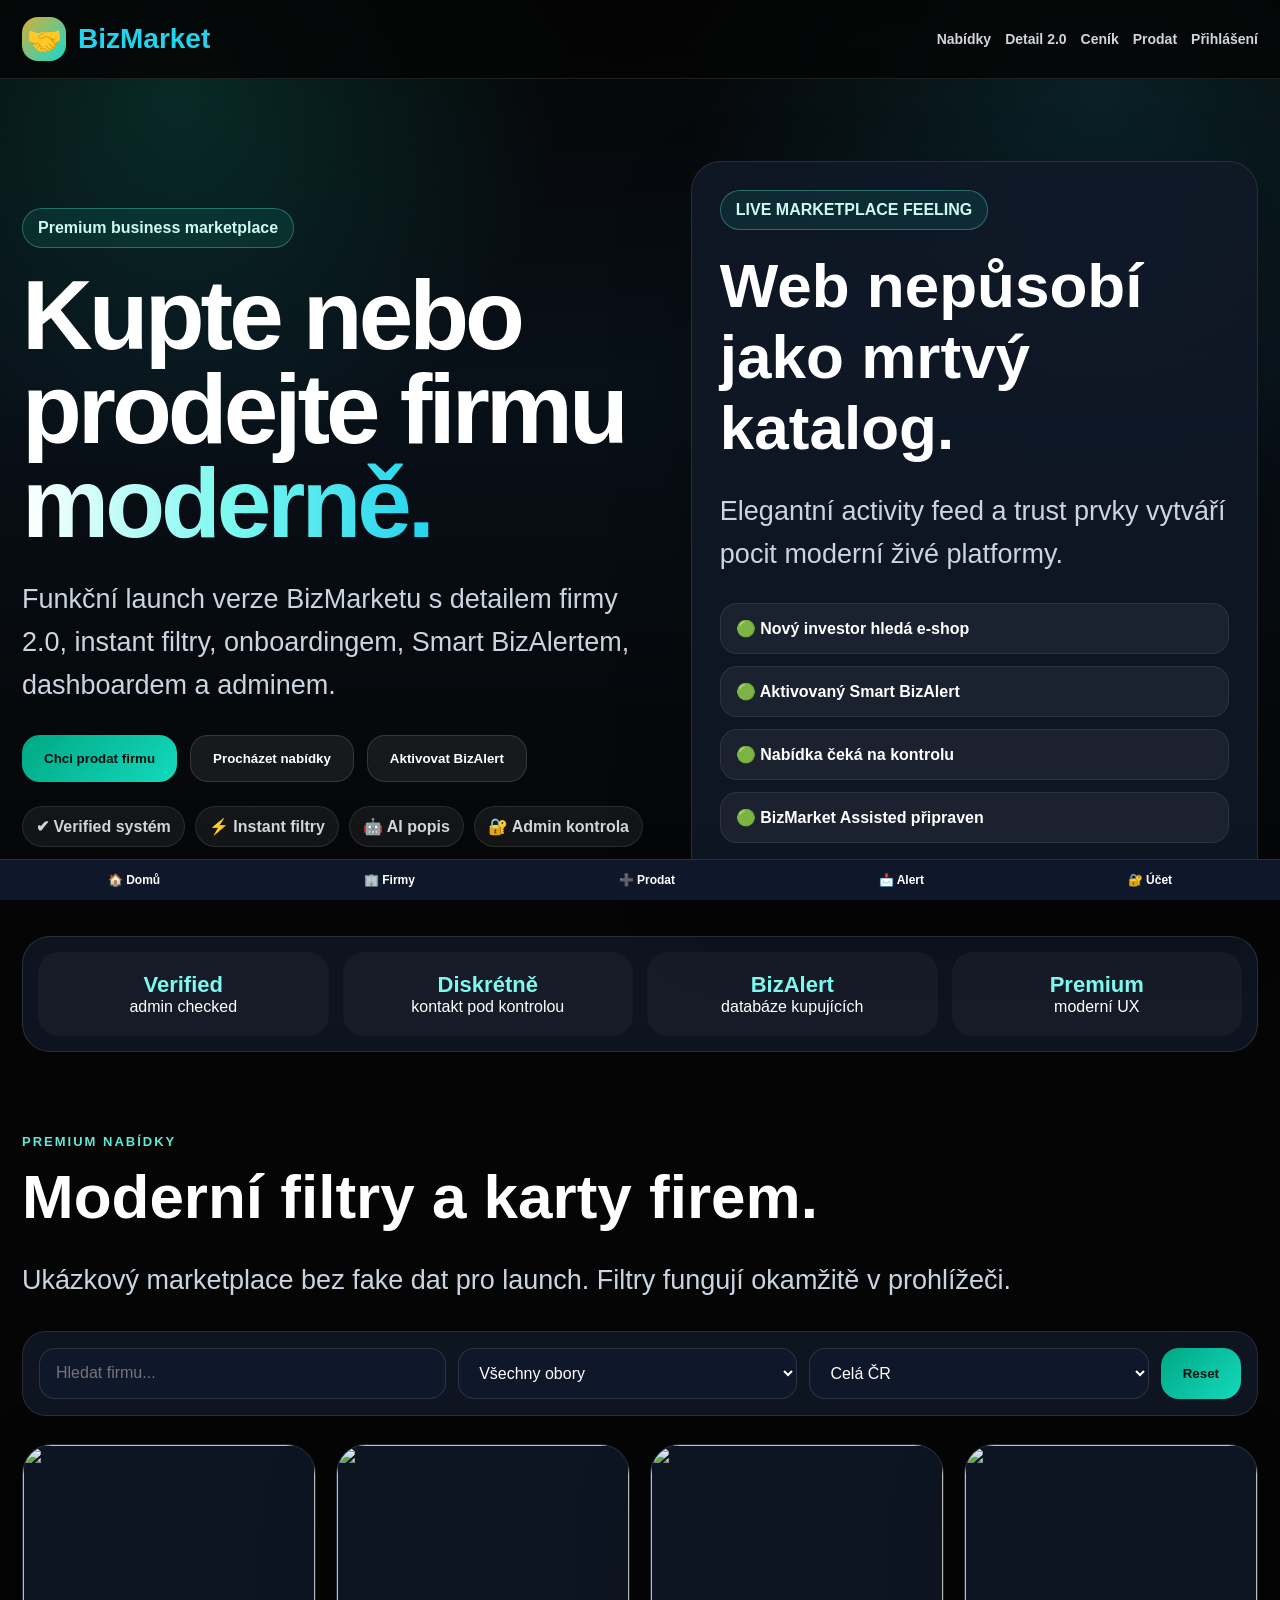
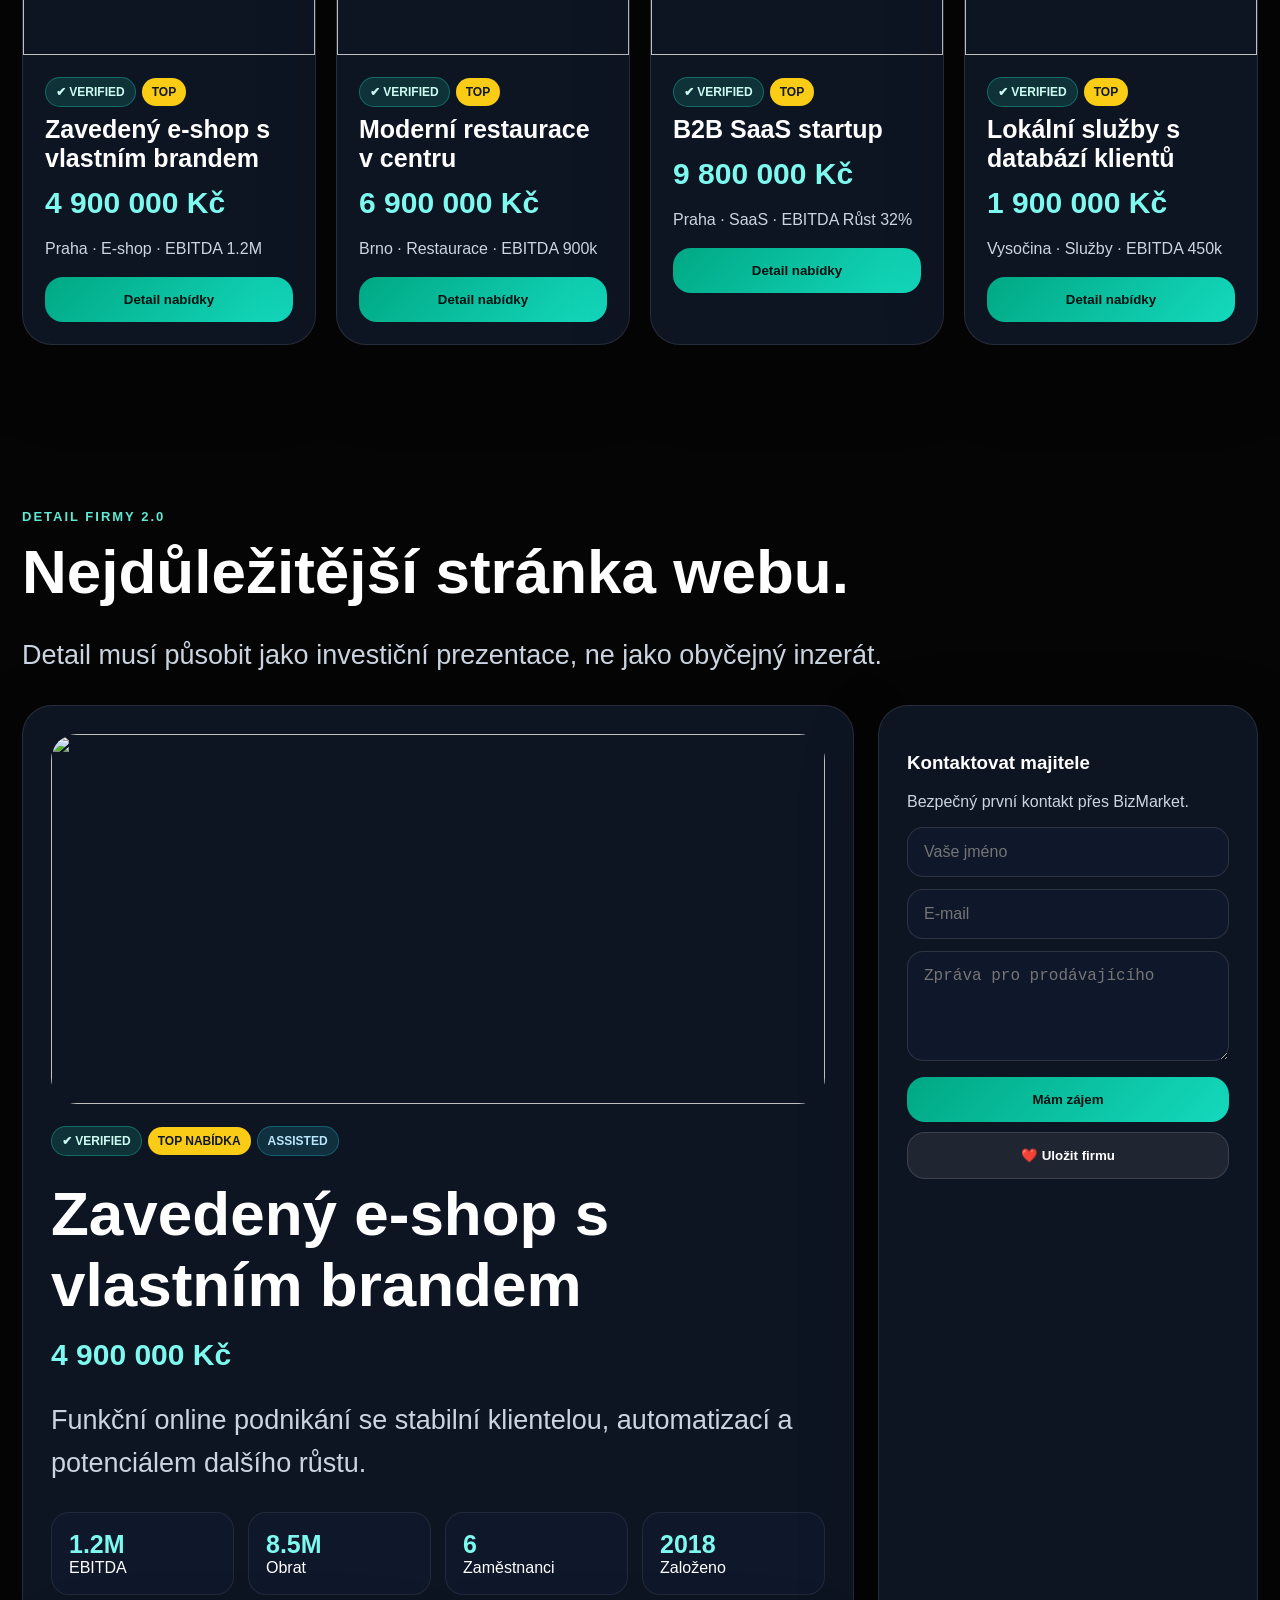
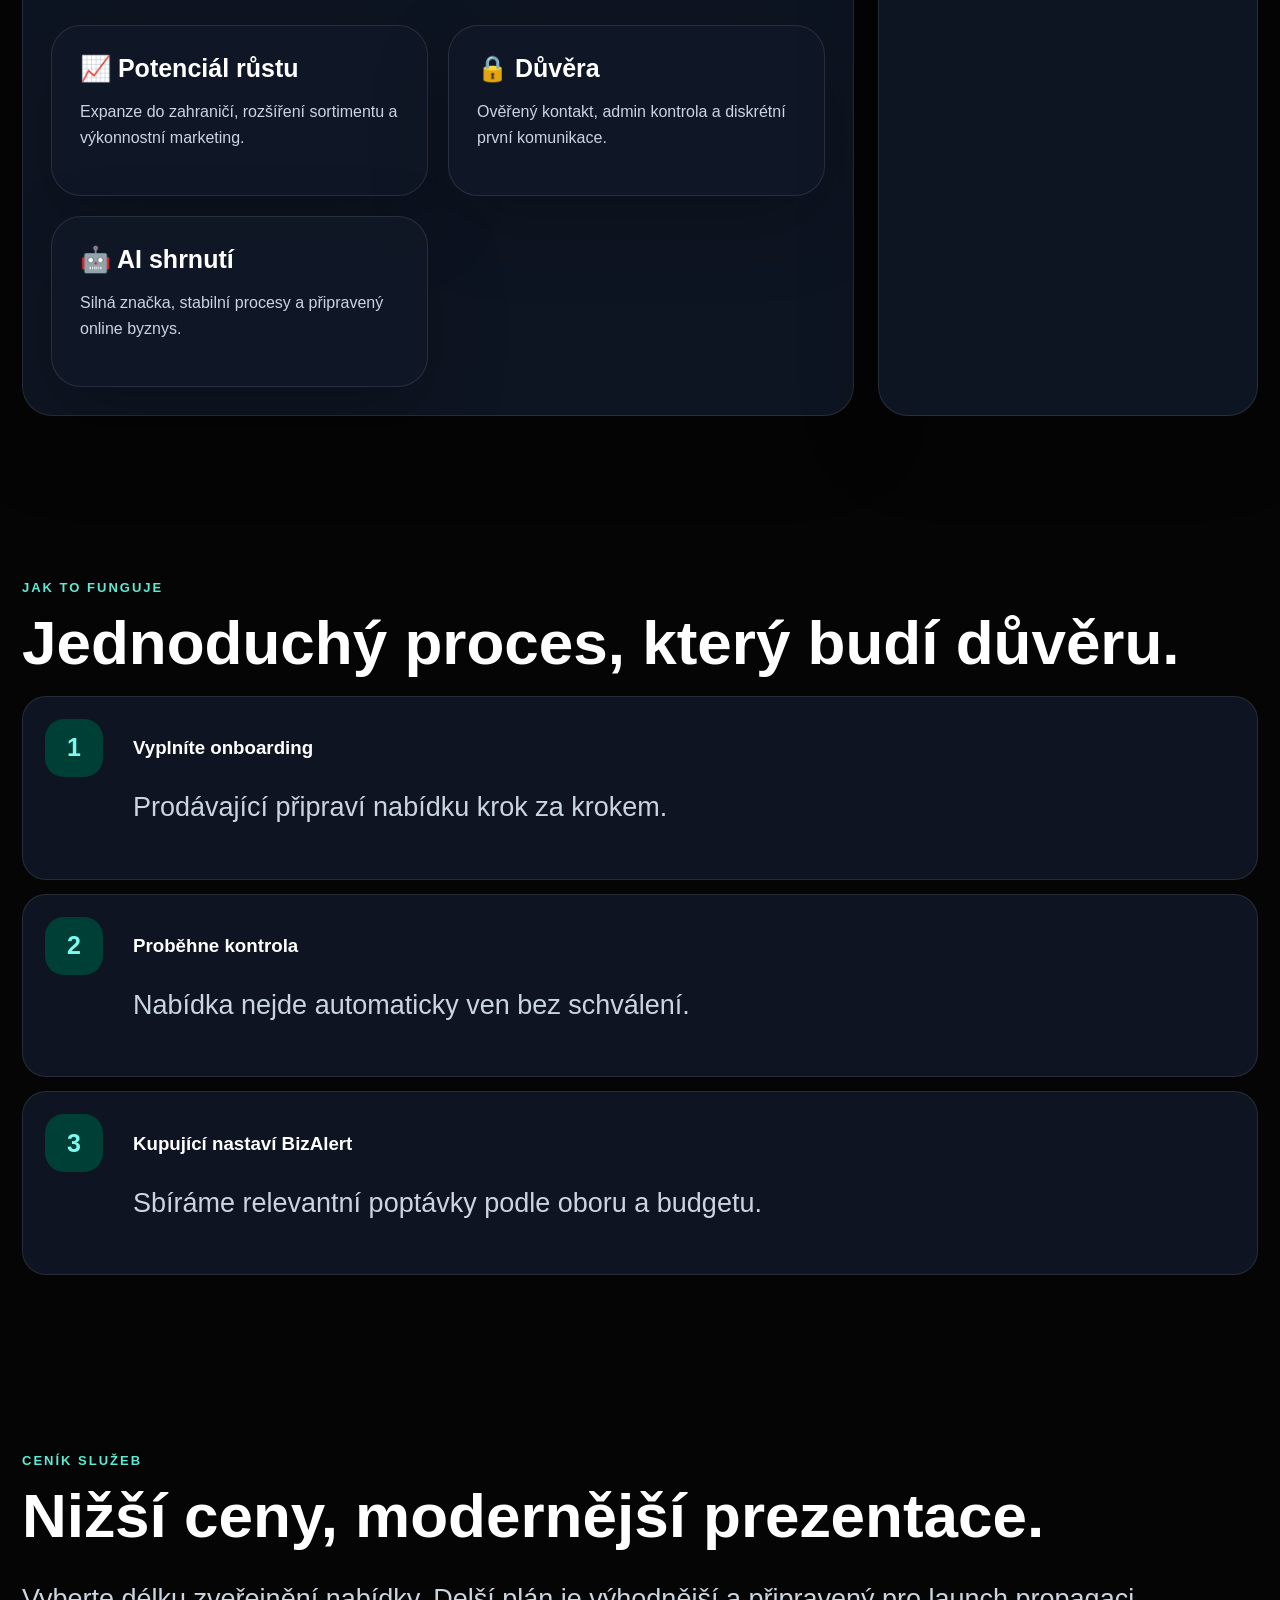
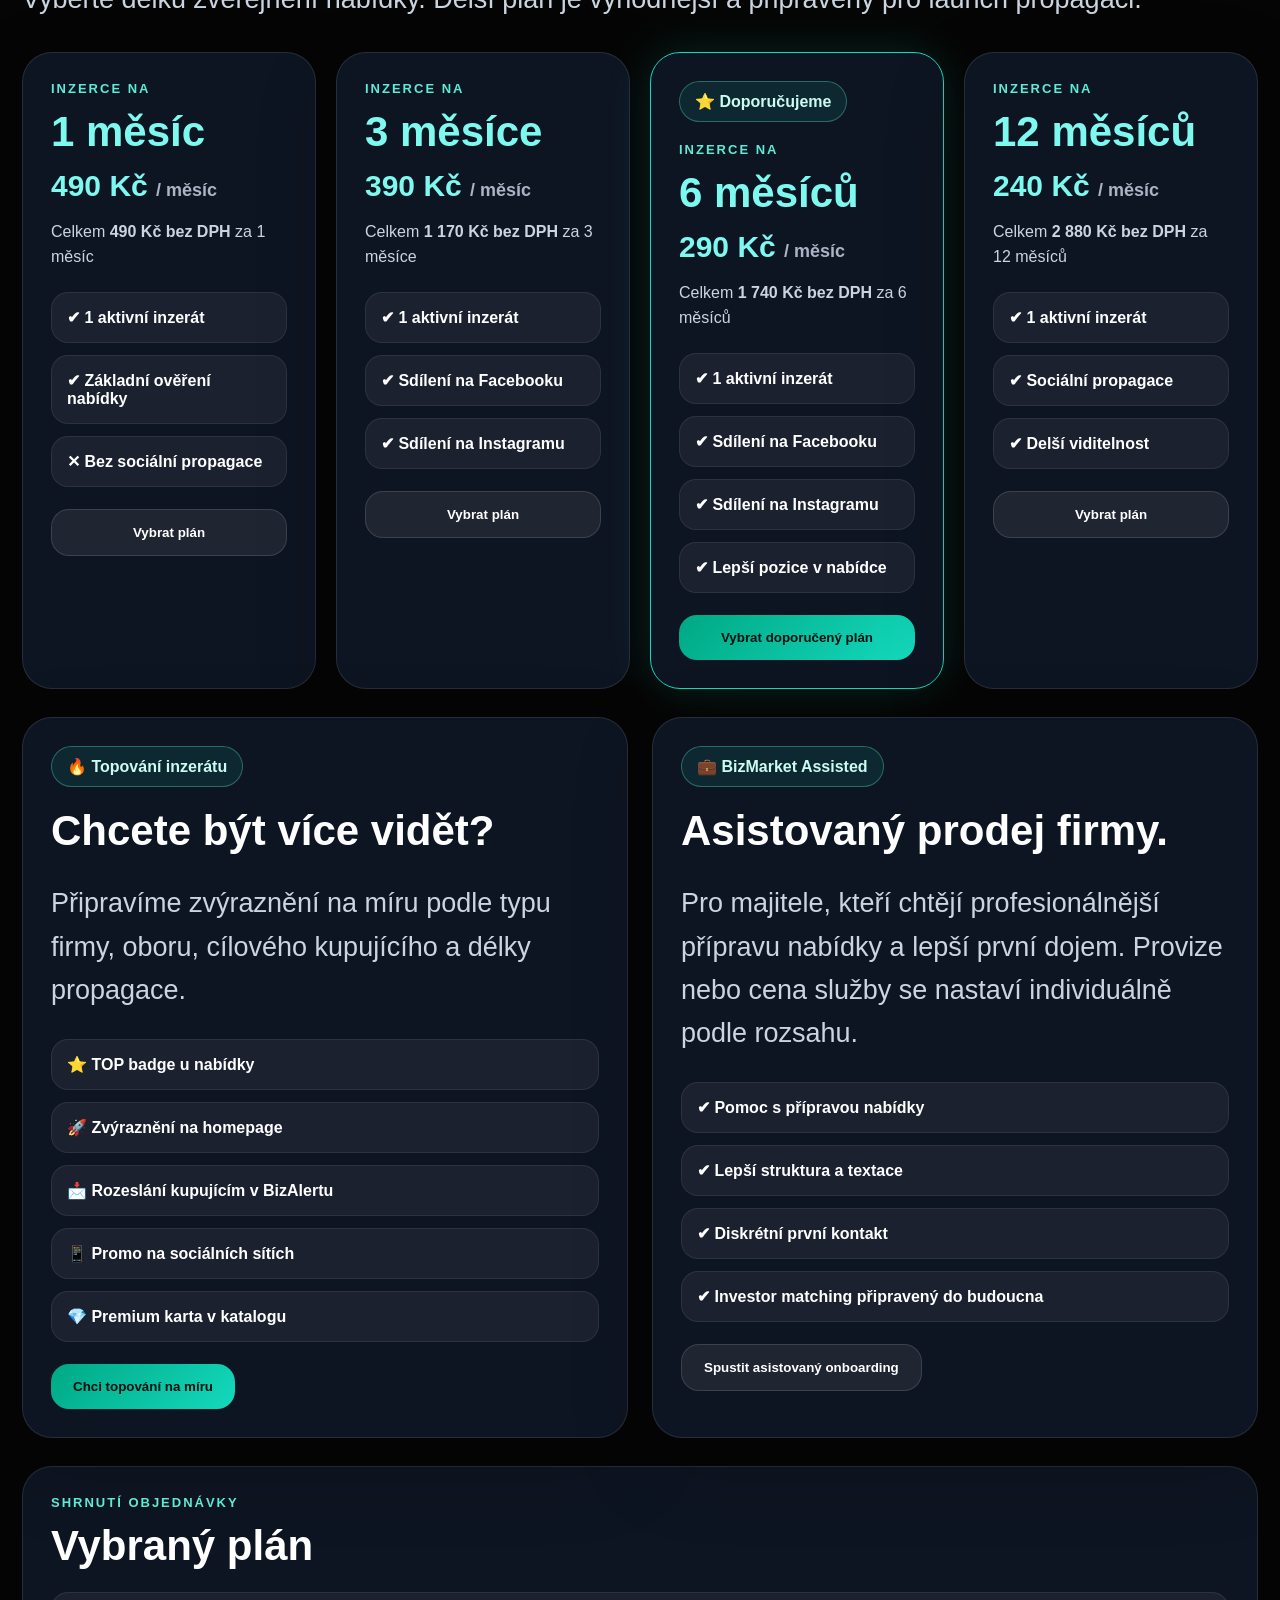
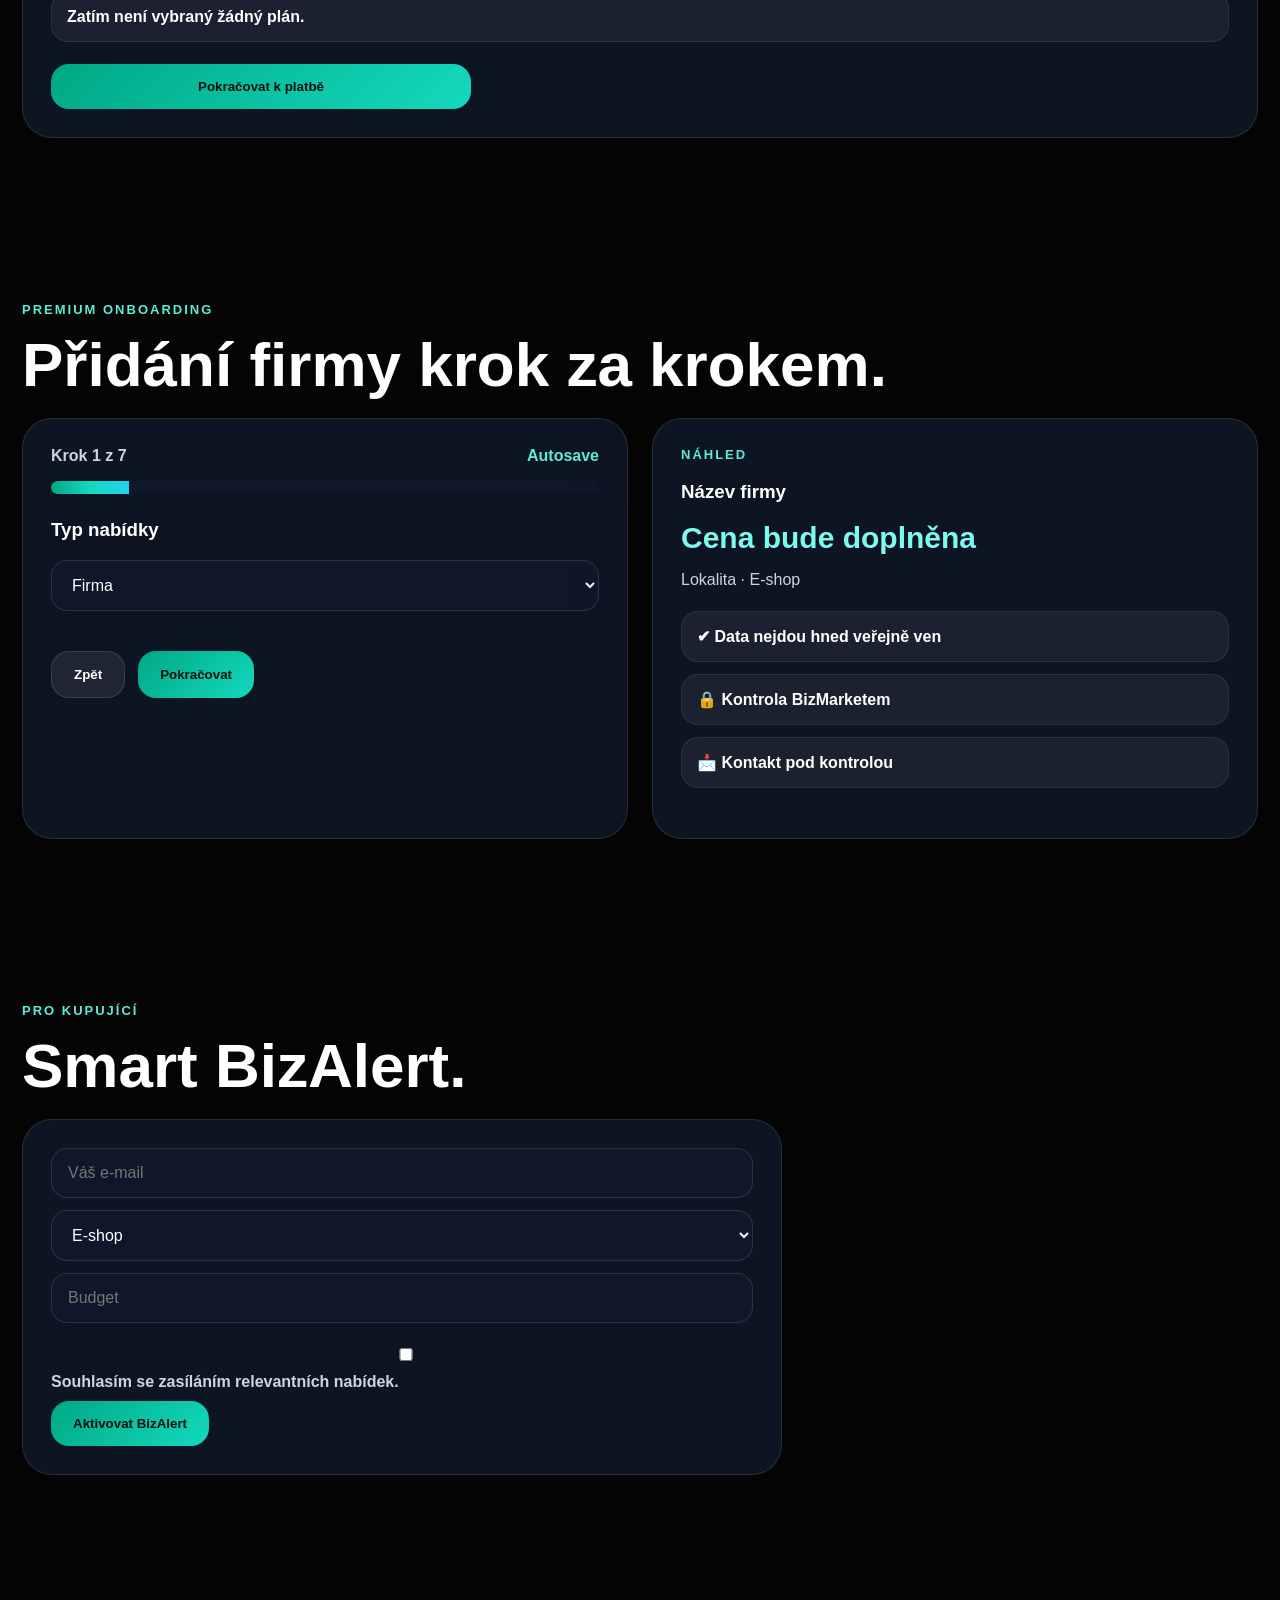
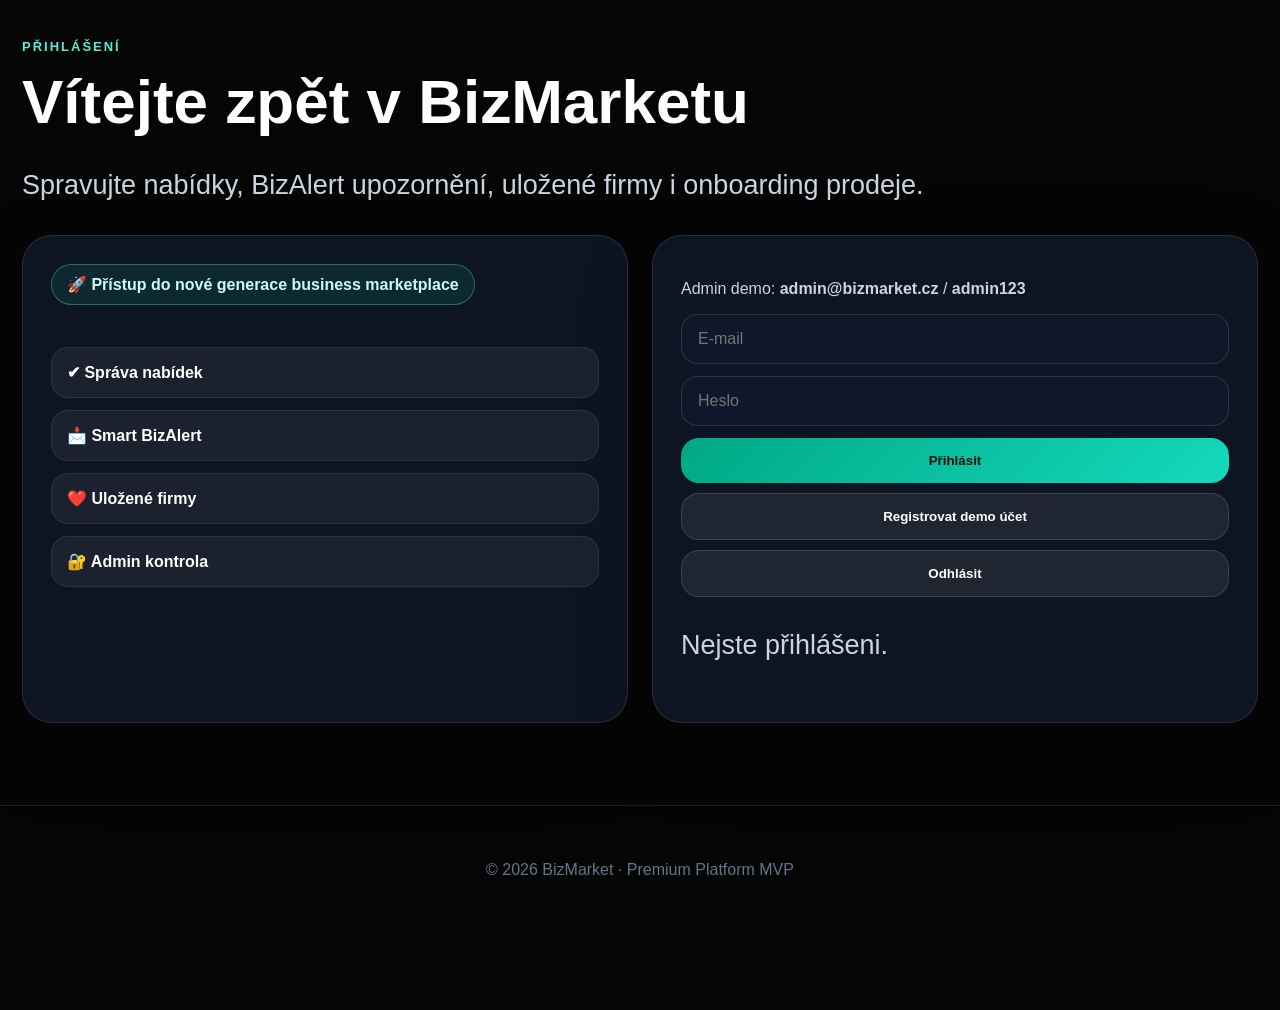
==== index.html @ 695545b3 "Rename bizmarket_premium_platform_v29_cenik_topovani.html to index.html První verze Bizmarket webu" ====
<!doctype html>
<html lang="cs">
<head>
<meta charset="utf-8">
<meta name="viewport" content="width=device-width,initial-scale=1">
<title>BizMarket Premium Platform</title>
<style>
*{box-sizing:border-box}html{scroll-behavior:smooth}
body{margin:0;font-family:Arial,sans-serif;background:#050505;color:white;padding-bottom:76px}
body:before{content:"";position:fixed;inset:0;z-index:-1;background:radial-gradient(circle at 14% 10%,rgba(20,217,189,.16),transparent 28%),radial-gradient(circle at 86% 10%,rgba(34,211,238,.12),transparent 30%),linear-gradient(180deg,#050505,#081018 42%,#050505)}
header{position:sticky;top:0;z-index:70;display:flex;justify-content:space-between;align-items:center;padding:17px 22px;background:rgba(5,5,5,.86);backdrop-filter:blur(18px);border-bottom:1px solid rgba(255,255,255,.1)}
.logo{display:flex;align-items:center;gap:12px;font-size:28px;font-weight:900;color:#22d3ee}.logo-mark{width:44px;height:44px;border-radius:16px;background:linear-gradient(135deg,#d4af37,#17d7d0);display:grid;place-items:center;color:#04110f}
nav{display:flex;gap:14px}nav a{color:#d1d5db;text-decoration:none;font-weight:800;font-size:14px}
.btn{border:0;border-radius:18px;padding:15px 22px;font-weight:900;cursor:pointer}.primary{background:linear-gradient(135deg,#00a884,#14d9bd);color:#04110f}.secondary{background:rgba(255,255,255,.07);color:white;border:1px solid rgba(255,255,255,.13)}.danger{background:#ef4444;color:white}.gold{background:#facc15;color:#111827}
section{max-width:1280px;margin:auto;padding:82px 22px}.hero{max-width:none;min-height:90vh;display:flex;align-items:center}.hero-inner{max-width:1280px;margin:auto;display:grid;grid-template-columns:1.05fr .95fr;gap:42px;align-items:center}
.badge{display:inline-block;padding:10px 15px;border-radius:999px;background:rgba(20,217,189,.1);border:1px solid rgba(94,234,212,.34);color:#ccfbf1;font-weight:900;margin-bottom:20px}
h1{font-size:clamp(48px,8vw,98px);line-height:.96;letter-spacing:-4px;margin:0 0 24px}.gradient{background:linear-gradient(90deg,#fff,#7df9ef,#22d3ee);-webkit-background-clip:text;-webkit-text-fill-color:transparent}.lead,.hero p{font-size:clamp(19px,2.3vw,27px);line-height:1.6;color:#cbd5e1}.cta{display:flex;gap:13px;flex-wrap:wrap;margin-top:28px}.chips{display:flex;gap:10px;flex-wrap:wrap;margin-top:24px}.chips span{padding:10px 13px;border-radius:999px;background:rgba(255,255,255,.06);border:1px solid rgba(255,255,255,.1);color:#d1d5db;font-weight:800}
.panel,.card,.item,.hero-card{background:rgba(17,24,39,.88);border:1px solid rgba(255,255,255,.1);border-radius:30px;padding:28px;box-shadow:0 28px 80px rgba(0,0,0,.22)}.hero-list{display:grid;gap:12px;margin:22px 0}.hero-list div{padding:15px;border-radius:17px;background:rgba(255,255,255,.055);border:1px solid rgba(255,255,255,.08);font-weight:800}
.trust{max-width:1280px;margin:-40px auto 0;padding:0 22px}.trust-inner{display:grid;grid-template-columns:repeat(4,1fr);gap:14px;background:rgba(17,24,39,.82);border:1px solid rgba(255,255,255,.12);border-radius:28px;padding:15px}.trust-item{text-align:center;padding:20px;background:rgba(255,255,255,.035);border-radius:21px}.trust-item strong{display:block;color:#7df9ef;font-size:22px}
.kicker{display:block;color:#5eead4;text-transform:uppercase;letter-spacing:2px;font-size:13px;font-weight:900;margin-bottom:12px}h2{font-size:clamp(36px,5vw,62px);margin:0 0 18px}.grid{display:grid;grid-template-columns:repeat(auto-fit,minmax(250px,1fr));gap:20px;margin-top:30px}.split{display:grid;grid-template-columns:1fr 1fr;gap:24px}.card:hover{border-color:rgba(94,234,212,.42)}.card h3{font-size:25px;margin:0 0 13px}.card p,.item p{color:#cbd5e1;line-height:1.62}
input,select,textarea{width:100%;padding:15px 16px;background:#0f172a;color:white;border:1px solid rgba(255,255,255,.12);border-radius:16px;font-size:16px;margin-bottom:12px}textarea{min-height:110px}label{display:block;color:#d1d5db;font-weight:800;margin:10px 0}.hidden{display:none!important}
.filters{position:sticky;top:78px;z-index:30;background:rgba(17,24,39,.84);backdrop-filter:blur(16px);border:1px solid rgba(255,255,255,.1);border-radius:24px;padding:16px;margin:28px 0;display:grid;grid-template-columns:1.2fr 1fr 1fr auto;gap:12px}.filters input,.filters select{margin:0}.offer-grid{display:grid;grid-template-columns:repeat(auto-fit,minmax(280px,1fr));gap:20px}.offer-card{overflow:hidden;padding:0}.offer-card img{width:100%;height:210px;object-fit:cover;display:block}.offer-body{padding:22px}.tag{display:inline-block;padding:7px 10px;border-radius:999px;font-size:12px;font-weight:900;margin:0 6px 8px 0}.verified{background:rgba(20,217,189,.15);border:1px solid rgba(20,217,189,.35);color:#ccfbf1}.top{background:#facc15;color:#111827}.assist{background:rgba(34,211,238,.14);border:1px solid rgba(34,211,238,.3);color:#bae6fd}.price{color:#7df9ef;font-size:30px;font-weight:900;margin:10px 0}
.detail-wrap{display:grid;grid-template-columns:1fr 380px;gap:24px}.detail-cover{width:100%;height:370px;object-fit:cover;border-radius:26px}.info-grid{display:grid;grid-template-columns:repeat(auto-fit,minmax(160px,1fr));gap:14px;margin-top:20px}.info{background:#0f172a;border:1px solid rgba(255,255,255,.08);border-radius:18px;padding:17px}.info strong{display:block;color:#7df9ef;font-size:25px}.sticky-contact{position:sticky;top:96px}
.how{display:grid;grid-template-columns:70px 1fr;gap:18px;padding:22px;border-radius:24px;background:rgba(17,24,39,.86);border:1px solid rgba(255,255,255,.1);margin-bottom:14px}.num{width:58px;height:58px;border-radius:19px;background:#003f35;color:#7df9ef;display:flex;align-items:center;justify-content:center;font-size:25px;font-weight:900}
.progress{height:13px;background:#0f172a;border-radius:999px;overflow:hidden}.progress div{height:100%;width:14%;background:linear-gradient(90deg,#00a884,#14d9bd,#22d3ee)}.step{display:none}.step.active{display:block}.review{display:flex;justify-content:space-between;gap:18px;padding:12px 0;border-bottom:1px solid rgba(255,255,255,.08);color:#cbd5e1}.review strong{color:white}.preview-img{width:100%;height:210px;object-fit:cover;border-radius:22px;background:#0f172a}
.stats{display:grid;grid-template-columns:repeat(auto-fit,minmax(160px,1fr));gap:14px}.stat{background:#0f172a;border:1px solid rgba(255,255,255,.08);border-radius:20px;padding:20px}.stat strong{display:block;color:#7df9ef;font-size:32px}.dash-row{display:grid;grid-template-columns:1fr auto;gap:14px;align-items:center;background:#0f172a;border:1px solid rgba(255,255,255,.08);border-radius:20px;padding:17px;margin-bottom:13px}.state{display:inline-block;padding:8px 11px;border-radius:999px;font-size:12px;font-weight:900;background:#facc15;color:#111827}
.mobile-sticky{display:none;position:fixed;left:0;right:0;bottom:70px;z-index:65;background:#0f172a;border-top:1px solid rgba(255,255,255,.1);padding:10px 12px;gap:10px}.toast{position:fixed;right:18px;bottom:94px;background:#111827;border:1px solid rgba(255,255,255,.1);padding:15px 18px;border-radius:16px;display:none;z-index:500}.bottom{position:fixed;left:0;right:0;bottom:0;background:#0f172a;border-top:1px solid rgba(255,255,255,.1);display:flex;justify-content:space-around;padding:12px 6px;z-index:60}.bottom button{background:none;border:0;color:white;font-weight:900;font-size:12px}footer{text-align:center;padding:55px 22px;color:#64748b;border-top:1px solid rgba(255,255,255,.1)}
@media(max-width:980px){nav{display:none}.hero-inner,.split,.detail-wrap{grid-template-columns:1fr}.hero{text-align:center}.cta,.chips{justify-content:center}.trust-inner{grid-template-columns:1fr 1fr}.filters{position:relative;top:auto;grid-template-columns:1fr}.how{grid-template-columns:1fr}.dash-row{grid-template-columns:1fr}.sticky-contact{position:relative;top:auto}.mobile-sticky{display:flex}.detail-cover{height:260px}}
@media(max-width:560px){h1{letter-spacing:-2px}.trust-inner{grid-template-columns:1fr}.btn{width:100%}section{padding:64px 18px}.hero{padding-top:40px}.panel,.card,.hero-card{padding:23px}.offer-body{padding:18px}}
</style>
</head>
<body>
<header><div class="logo"><span class="logo-mark">🤝</span> BizMarket</div><nav><a href="#market">Nabídky</a><a href="#detail">Detail 2.0</a><a href="#pricing">Ceník</a><a href="#onboarding">Prodat</a><a href="#login">Přihlášení</a></nav></header>

<section class="hero" id="home"><div class="hero-inner"><div><div class="badge">Premium business marketplace</div><h1>Kupte nebo prodejte firmu <span class="gradient">moderně.</span></h1><p>Funkční launch verze BizMarketu s detailem firmy 2.0, instant filtry, onboardingem, Smart BizAlertem, dashboardem a adminem.</p><div class="cta"><button class="btn primary" onclick="goTo('onboarding')">Chci prodat firmu</button><button class="btn secondary" onclick="goTo('market')">Procházet nabídky</button><button class="btn secondary" onclick="goTo('buy')">Aktivovat BizAlert</button></div><div class="chips"><span>✔ Verified systém</span><span>⚡ Instant filtry</span><span>🤖 AI popis</span><span>🔐 Admin kontrola</span></div></div><div class="hero-card"><div class="badge">LIVE MARKETPLACE FEELING</div><h2>Web nepůsobí jako mrtvý katalog.</h2><p class="lead">Elegantní activity feed a trust prvky vytváří pocit moderní živé platformy.</p><div class="hero-list"><div>🟢 Nový investor hledá e-shop</div><div>🟢 Aktivovaný Smart BizAlert</div><div>🟢 Nabídka čeká na kontrolu</div><div>🟢 BizMarket Assisted připraven</div></div></div></div></section>
<div class="trust"><div class="trust-inner"><div class="trust-item"><strong>Verified</strong>admin checked</div><div class="trust-item"><strong>Diskrétně</strong>kontakt pod kontrolou</div><div class="trust-item"><strong>BizAlert</strong>databáze kupujících</div><div class="trust-item"><strong>Premium</strong>moderní UX</div></div></div>

<section id="market"><span class="kicker">Premium nabídky</span><h2>Moderní filtry a karty firem.</h2><p class="lead">Ukázkový marketplace bez fake dat pro launch. Filtry fungují okamžitě v prohlížeči.</p><div class="filters"><input id="q" placeholder="Hledat firmu..." oninput="renderOffers()"><select id="cat" onchange="renderOffers()"><option value="">Všechny obory</option><option>E-shop</option><option>Restaurace</option><option>SaaS</option><option>Služby</option></select><select id="loc" onchange="renderOffers()"><option value="">Celá ČR</option><option>Praha</option><option>Brno</option><option>Vysočina</option></select><button class="btn primary" onclick="clearFilters()">Reset</button></div><div class="offer-grid" id="offerGrid"></div></section>

<section id="detail"><span class="kicker">Detail firmy 2.0</span><h2>Nejdůležitější stránka webu.</h2><p class="lead">Detail musí působit jako investiční prezentace, ne jako obyčejný inzerát.</p><div class="detail-wrap"><div class="panel"><img class="detail-cover" src="https://images.unsplash.com/photo-1556740749-887f6717d7e4?q=80&w=1400&auto=format&fit=crop"><div style="margin-top:18px"><span class="tag verified">✔ VERIFIED</span><span class="tag top">TOP NABÍDKA</span><span class="tag assist">ASSISTED</span></div><h2 style="margin-top:14px">Zavedený e-shop s vlastním brandem</h2><div class="price">4 900 000 Kč</div><p class="lead">Funkční online podnikání se stabilní klientelou, automatizací a potenciálem dalšího růstu.</p><div class="info-grid"><div class="info"><strong>1.2M</strong>EBITDA</div><div class="info"><strong>8.5M</strong>Obrat</div><div class="info"><strong>6</strong>Zaměstnanci</div><div class="info"><strong>2018</strong>Založeno</div></div><div class="grid"><div class="card"><h3>📈 Potenciál růstu</h3><p>Expanze do zahraničí, rozšíření sortimentu a výkonnostní marketing.</p></div><div class="card"><h3>🔒 Důvěra</h3><p>Ověřený kontakt, admin kontrola a diskrétní první komunikace.</p></div><div class="card"><h3>🤖 AI shrnutí</h3><p>Silná značka, stabilní procesy a připravený online byznys.</p></div></div></div><div class="panel sticky-contact"><h3>Kontaktovat majitele</h3><p style="color:#cbd5e1">Bezpečný první kontakt přes BizMarket.</p><input id="inqName" placeholder="Vaše jméno"><input id="inqEmail" placeholder="E-mail"><textarea id="inqMsg" placeholder="Zpráva pro prodávajícího"></textarea><button class="btn primary" style="width:100%" onclick="sendInquiry()">Mám zájem</button><button class="btn secondary" style="width:100%;margin-top:10px" onclick="saveFavorite()">❤️ Uložit firmu</button></div></div></section>

<section id="how"><span class="kicker">Jak to funguje</span><h2>Jednoduchý proces, který budí důvěru.</h2><div class="how"><div class="num">1</div><div><h3>Vyplníte onboarding</h3><p class="lead">Prodávající připraví nabídku krok za krokem.</p></div></div><div class="how"><div class="num">2</div><div><h3>Proběhne kontrola</h3><p class="lead">Nabídka nejde automaticky ven bez schválení.</p></div></div><div class="how"><div class="num">3</div><div><h3>Kupující nastaví BizAlert</h3><p class="lead">Sbíráme relevantní poptávky podle oboru a budgetu.</p></div></div></section>


<section id="pricing">
  <span class="kicker">Ceník služeb</span>
  <h2>Nižší ceny, modernější prezentace.</h2>
  <p class="lead">Vyberte délku zveřejnění nabídky. Delší plán je výhodnější a připravený pro launch propagaci.</p>

  <div class="grid">
    <div class="card price-plan">
      <span class="kicker">Inzerce na</span>
      <h3 style="font-size:42px;color:#7df9ef">1 měsíc</h3>
      <div class="price">490 Kč <span style="font-size:18px;color:#aab4c5">/ měsíc</span></div>
      <p>Celkem <b>490 Kč bez DPH</b> za 1 měsíc</p>
      <div class="hero-list">
        <div>✔ 1 aktivní inzerát</div>
        <div>✔ Základní ověření nabídky</div>
        <div>✕ Bez sociální propagace</div>
      </div>
      <button class="btn secondary" style="width:100%" onclick="selectPlan('1 měsíc',490)">Vybrat plán</button>
    </div>

    <div class="card price-plan">
      <span class="kicker">Inzerce na</span>
      <h3 style="font-size:42px;color:#7df9ef">3 měsíce</h3>
      <div class="price">390 Kč <span style="font-size:18px;color:#aab4c5">/ měsíc</span></div>
      <p>Celkem <b>1 170 Kč bez DPH</b> za 3 měsíce</p>
      <div class="hero-list">
        <div>✔ 1 aktivní inzerát</div>
        <div>✔ Sdílení na Facebooku</div>
        <div>✔ Sdílení na Instagramu</div>
      </div>
      <button class="btn secondary" style="width:100%" onclick="selectPlan('3 měsíce',1170)">Vybrat plán</button>
    </div>

    <div class="card price-plan" style="border-color:#14d9bd;box-shadow:0 0 45px rgba(20,217,189,.16)">
      <div class="badge">⭐ Doporučujeme</div>
      <span class="kicker">Inzerce na</span>
      <h3 style="font-size:42px;color:#7df9ef">6 měsíců</h3>
      <div class="price">290 Kč <span style="font-size:18px;color:#aab4c5">/ měsíc</span></div>
      <p>Celkem <b>1 740 Kč bez DPH</b> za 6 měsíců</p>
      <div class="hero-list">
        <div>✔ 1 aktivní inzerát</div>
        <div>✔ Sdílení na Facebooku</div>
        <div>✔ Sdílení na Instagramu</div>
        <div>✔ Lepší pozice v nabídce</div>
      </div>
      <button class="btn primary" style="width:100%" onclick="selectPlan('6 měsíců',1740)">Vybrat doporučený plán</button>
    </div>

    <div class="card price-plan">
      <span class="kicker">Inzerce na</span>
      <h3 style="font-size:42px;color:#7df9ef">12 měsíců</h3>
      <div class="price">240 Kč <span style="font-size:18px;color:#aab4c5">/ měsíc</span></div>
      <p>Celkem <b>2 880 Kč bez DPH</b> za 12 měsíců</p>
      <div class="hero-list">
        <div>✔ 1 aktivní inzerát</div>
        <div>✔ Sociální propagace</div>
        <div>✔ Delší viditelnost</div>
      </div>
      <button class="btn secondary" style="width:100%" onclick="selectPlan('12 měsíců',2880)">Vybrat plán</button>
    </div>
  </div>

  <div class="split" style="margin-top:28px">
    <div class="panel">
      <div class="badge">🔥 Topování inzerátu</div>
      <h2 style="font-size:42px">Chcete být více vidět?</h2>
      <p class="lead">Připravíme zvýraznění na míru podle typu firmy, oboru, cílového kupujícího a délky propagace.</p>
      <div class="hero-list">
        <div>⭐ TOP badge u nabídky</div>
        <div>🚀 Zvýraznění na homepage</div>
        <div>📩 Rozeslání kupujícím v BizAlertu</div>
        <div>📱 Promo na sociálních sítích</div>
        <div>💎 Premium karta v katalogu</div>
      </div>
      <button class="btn primary" onclick="requestBoost()">Chci topování na míru</button>
    </div>

    <div class="panel">
      <div class="badge">💼 BizMarket Assisted</div>
      <h2 style="font-size:42px">Asistovaný prodej firmy.</h2>
      <p class="lead">Pro majitele, kteří chtějí profesionálnější přípravu nabídky a lepší první dojem. Provize nebo cena služby se nastaví individuálně podle rozsahu.</p>
      <div class="hero-list">
        <div>✔ Pomoc s přípravou nabídky</div>
        <div>✔ Lepší struktura a textace</div>
        <div>✔ Diskrétní první kontakt</div>
        <div>✔ Investor matching připravený do budoucna</div>
      </div>
      <button class="btn secondary" onclick="goTo('onboarding')">Spustit asistovaný onboarding</button>
    </div>
  </div>

  <div class="panel" style="margin-top:28px">
    <span class="kicker">Shrnutí objednávky</span>
    <h2 style="font-size:42px">Vybraný plán</h2>
    <div id="selectedPlanBox" class="hero-list">
      <div>Zatím není vybraný žádný plán.</div>
    </div>
    <button class="btn primary" onclick="fakePay()" style="width:100%;max-width:420px">Pokračovat k platbě</button>
  </div>
</section>

<section id="onboarding"><span class="kicker">Premium onboarding</span><h2>Přidání firmy krok za krokem.</h2><div class="split"><div class="panel"><div style="display:flex;justify-content:space-between;gap:16px;color:#cbd5e1;font-weight:900"><span id="stepLabel">Krok 1 z 7</span><span id="saveNote" style="color:#5eead4">Autosave</span></div><div class="progress" style="margin:16px 0 25px"><div id="progress"></div></div><div class="step active" data-step="1"><h3>Typ nabídky</h3><select id="obType"><option>Firma</option><option>E-shop</option><option>Restaurace</option><option>Služby</option></select></div><div class="step" data-step="2"><h3>Základní informace</h3><input id="obTitle" placeholder="Název firmy"><input id="obLocation" placeholder="Lokalita"><input id="obPrice" placeholder="Orientační cena"><select id="obCategory"><option>E-shop</option><option>Restaurace</option><option>Služby</option><option>Výroba</option><option>Jiné</option></select></div><div class="step" data-step="3"><h3>Popis</h3><textarea id="obDesc" placeholder="Popis firmy"></textarea><button class="btn secondary" onclick="generateText()">🤖 Vygenerovat základ</button></div><div class="step" data-step="4"><h3>Finance</h3><input id="obRevenue" placeholder="Roční obrat"><input id="obEbitda" placeholder="EBITDA / zisk"><input id="obEmployees" placeholder="Počet zaměstnanců"></div><div class="step" data-step="5"><h3>Fotografie</h3><input type="file" id="obImage" accept="image/*" onchange="previewImage(event)"><img id="previewUpload" class="preview-img hidden"></div><div class="step" data-step="6"><h3>Kontakt</h3><input id="obEmail" placeholder="E-mail"><input id="obPhone" placeholder="Telefon"><label><input id="obAnonymous" type="checkbox"> Anonymně do prvního kontaktu</label></div><div class="step" data-step="7"><h3>Kontrola</h3><div id="reviewBox"></div><label><input id="obGdpr" type="checkbox"> Souhlasím se zpracováním údajů.</label></div><div class="cta"><button class="btn secondary" onclick="prevStep()">Zpět</button><button class="btn primary" id="nextBtn" onclick="nextStep()">Pokračovat</button></div></div><div class="panel"><span class="kicker">Náhled</span><h3 id="sideTitle">Název firmy</h3><div class="price" id="sidePrice">Cena bude doplněna</div><p id="sideMeta" style="color:#cbd5e1">Lokalita · Kategorie</p><div class="hero-list"><div>✔ Data nejdou hned veřejně ven</div><div>🔒 Kontrola BizMarketem</div><div>📩 Kontakt pod kontrolou</div></div></div></div></section>

<section id="buy"><span class="kicker">Pro kupující</span><h2>Smart BizAlert.</h2><div class="panel" style="max-width:760px"><input id="alertEmail" placeholder="Váš e-mail"><select id="alertCategory"><option>E-shop</option><option>Restaurace</option><option>Služby</option><option>Výroba</option><option>Vše</option></select><input id="alertBudget" placeholder="Budget"><label><input id="alertGdpr" type="checkbox"> Souhlasím se zasíláním relevantních nabídek.</label><button class="btn primary" onclick="submitAlert()">Aktivovat BizAlert</button></div></section>

<section id="login"><span class="kicker">Přihlášení</span><h2>Vítejte zpět v BizMarketu</h2><p class="lead">Spravujte nabídky, BizAlert upozornění, uložené firmy i onboarding prodeje.</p><div class="split"><div class="panel"><div class="badge">🚀 Přístup do nové generace business marketplace</div><div class="hero-list"><div>✔ Správa nabídek</div><div>📩 Smart BizAlert</div><div>❤️ Uložené firmy</div><div>🔐 Admin kontrola</div></div></div><div class="panel"><p style="color:#cbd5e1">Admin demo: <b>admin@bizmarket.cz</b> / <b>admin123</b></p><input id="loginEmail" placeholder="E-mail"><input id="loginPass" type="password" placeholder="Heslo"><button class="btn primary" style="width:100%" onclick="login()">Přihlásit</button><button class="btn secondary" onclick="registerUser()" style="width:100%;margin-top:10px">Registrovat demo účet</button><button class="btn secondary" onclick="logout()" style="width:100%;margin-top:10px">Odhlásit</button><p id="accountState" class="lead">Nejste přihlášeni.</p></div></div></section>

<section id="dashboard" class="hidden"><span class="kicker">Dashboard</span><h2 id="dashTitle">Moje položky</h2><div class="stats"><div class="stat"><strong id="countCompanies">0</strong>Nabídky</div><div class="stat"><strong id="countAlerts">0</strong>BizAlert</div><div class="stat"><strong id="countContacts">0</strong>Kontakty</div><div class="stat"><strong id="countFavs">0</strong>Uložené</div></div><div style="margin-top:26px" id="dashContent"></div></section>

<div class="mobile-sticky"><button class="btn primary" onclick="sendInquiry()">Mám zájem</button><button class="btn secondary" onclick="saveFavorite()">❤️ Uložit</button></div>
<div class="toast" id="toast"></div><div class="bottom"><button onclick="goTo('home')">🏠 Domů</button><button onclick="goTo('market')">🏢 Firmy</button><button onclick="goTo('onboarding')">➕ Prodat</button><button onclick="goTo('buy')">📩 Alert</button><button onclick="goTo('login')">🔐 Účet</button></div>
<footer>© 2026 BizMarket · Premium Platform MVP</footer>
<script>
const demoOffers=[
 {name:'Zavedený e-shop s vlastním brandem',cat:'E-shop',loc:'Praha',price:'4 900 000 Kč',img:'https://images.unsplash.com/photo-1556740749-887f6717d7e4?q=80&w=1200&auto=format&fit=crop',ebitda:'1.2M'},
 {name:'Moderní restaurace v centru',cat:'Restaurace',loc:'Brno',price:'6 900 000 Kč',img:'https://images.unsplash.com/photo-1517248135467-4c7edcad34c4?q=80&w=1200&auto=format&fit=crop',ebitda:'900k'},
 {name:'B2B SaaS startup',cat:'SaaS',loc:'Praha',price:'9 800 000 Kč',img:'https://images.unsplash.com/photo-1520607162513-77705c0f0d4a?q=80&w=1200&auto=format&fit=crop',ebitda:'Růst 32%'},
 {name:'Lokální služby s databází klientů',cat:'Služby',loc:'Vysočina',price:'1 900 000 Kč',img:'https://images.unsplash.com/photo-1497366754035-f200968a6e72?q=80&w=1200&auto=format&fit=crop',ebitda:'450k'}
];
let state=JSON.parse(localStorage.getItem('bm_platform_v28')||'{"companies":[],"alerts":[],"users":[],"currentUser":null,"favs":0,"contacts":0}');
let step=1;let draft=JSON.parse(localStorage.getItem('bm_draft_v28')||'{}');
function save(){localStorage.setItem('bm_platform_v28',JSON.stringify(state))}
function saveDraft(){['obType','obTitle','obLocation','obPrice','obCategory','obDesc','obRevenue','obEbitda','obEmployees','obEmail','obPhone'].forEach(id=>{let e=document.getElementById(id);if(e)draft[id]=e.value});localStorage.setItem('bm_draft_v28',JSON.stringify(draft));document.getElementById('saveNote').innerText='Uloženo';updatePreview()}
function toast(msg){let t=document.getElementById('toast');t.innerText=msg;t.style.display='block';setTimeout(()=>t.style.display='none',2400)}
function goTo(id){document.getElementById(id).scrollIntoView({behavior:'smooth'})}function v(id){return document.getElementById(id)?.value.trim()||''}
function renderOffers(){let q=v('q').toLowerCase(),cat=v('cat'),loc=v('loc');let arr=demoOffers.filter(o=>(!q||o.name.toLowerCase().includes(q))&&(!cat||o.cat===cat)&&(!loc||o.loc===loc));document.getElementById('offerGrid').innerHTML=arr.map(o=>`<div class="card offer-card"><img src="${o.img}"><div class="offer-body"><span class="tag verified">✔ VERIFIED</span><span class="tag top">TOP</span><h3>${o.name}</h3><div class="price">${o.price}</div><p style="color:#cbd5e1">${o.loc} · ${o.cat} · EBITDA ${o.ebitda}</p><button class="btn primary" onclick="goTo('detail')" style="width:100%">Detail nabídky</button></div></div>`).join('')||'<div class="item"><h3>Nic nenalezeno</h3><p>Zkuste upravit filtry.</p></div>'}
function clearFilters(){document.getElementById('q').value='';document.getElementById('cat').value='';document.getElementById('loc').value='';renderOffers()}
function sendInquiry(){state.contacts++;save();toast('Poptávka odeslána demo ✅');renderAll()}function saveFavorite(){state.favs++;save();toast('Firma uložena ❤️');renderAll()}
function updateProgress(){document.getElementById('stepLabel').innerText='Krok '+step+' z 7';document.getElementById('progress').style.width=(step/7*100)+'%';document.getElementById('nextBtn').innerText=step===7?'Odeslat ke kontrole':'Pokračovat';document.querySelectorAll('.step').forEach(p=>p.classList.remove('active'));document.querySelector('.step[data-step="'+step+'"]').classList.add('active');if(step===7)renderReview()}
function valid(){if(step===2&&!v('obTitle')){toast('Doplňte název firmy.');return false}if(step===3&&!v('obDesc')){toast('Doplňte popis firmy.');return false}if(step===6&&!v('obEmail').includes('@')){toast('Doplňte platný e-mail.');return false}if(step===7&&!document.getElementById('obGdpr').checked){toast('Potvrďte souhlas.');return false}return true}
function nextStep(){saveDraft();if(!valid())return;if(step<7){step++;updateProgress();goTo('onboarding')}else submitCompany()}function prevStep(){if(step>1){step--;updateProgress();goTo('onboarding')}}
function generateText(){document.getElementById('obDesc').value='Zavedené podnikání se stabilní klientelou, funkčními procesy a potenciálem dalšího růstu. Nabídka je vhodná pro kupujícího, který hledá připravený projekt s možností převzetí.';saveDraft()}
function previewImage(e){let f=e.target.files[0];if(!f)return;let r=new FileReader();r.onload=ev=>{let img=document.getElementById('previewUpload');img.src=ev.target.result;img.classList.remove('hidden')};r.readAsDataURL(f)}
function updatePreview(){document.getElementById('sideTitle').innerText=v('obTitle')||'Název firmy';document.getElementById('sidePrice').innerText=v('obPrice')||'Cena bude doplněna';document.getElementById('sideMeta').innerText=(v('obLocation')||'Lokalita')+' · '+(v('obCategory')||'Kategorie')}
function renderReview(){saveDraft();let rows=[['Typ',v('obType')||'-'],['Název',v('obTitle')||'-'],['Lokalita',v('obLocation')||'-'],['Kategorie',v('obCategory')||'-'],['Cena',v('obPrice')||'-'],['Kontakt',v('obEmail')||'-']];document.getElementById('reviewBox').innerHTML=rows.map(r=>'<div class="review"><span>'+r[0]+'</span><strong>'+r[1]+'</strong></div>').join('')}
function submitCompany(){state.companies.push({id:Date.now(),name:v('obTitle'),price:v('obPrice'),category:v('obCategory'),location:v('obLocation'),email:v('obEmail'),status:'čeká na kontrolu'});save();localStorage.removeItem('bm_draft_v28');toast('Nabídka odeslána ke kontrole ✅');renderAll();goTo('dashboard')}
function submitAlert(){if(!v('alertEmail').includes('@')||!document.getElementById('alertGdpr').checked){toast('Vyplňte e-mail a souhlas.');return}state.alerts.push({id:Date.now(),email:v('alertEmail'),cat:v('alertCategory'),budget:v('alertBudget')});save();toast('BizAlert aktivován ✅');renderAll()}
function registerUser(){let email=v('loginEmail'),pass=v('loginPass');if(!email.includes('@')||pass.length<3){toast('Zadejte e-mail a heslo.');return}state.users.push({email,pass,role:'user'});state.currentUser={email,role:'user'};save();toast('Účet vytvořen ✅');renderAll();goTo('dashboard')}
function login(){let email=v('loginEmail'),pass=v('loginPass');if(email==='admin@bizmarket.cz'&&pass==='admin123'){state.currentUser={email,role:'admin'};save();toast('Admin přihlášen ✅');renderAll();goTo('dashboard');return}let u=state.users.find(x=>x.email===email&&x.pass===pass);if(u){state.currentUser={email:u.email,role:u.role};save();toast('Přihlášeno ✅');renderAll();goTo('dashboard')}else toast('Účet nenalezen.')}
function logout(){state.currentUser=null;save();renderAll();toast('Odhlášeno')}function approve(id){let c=state.companies.find(x=>x.id===id);if(c)c.status='schváleno pro launch';save();renderAll();toast('Schváleno ✅')}function promote(id){let c=state.companies.find(x=>x.id===id);if(c)c.status='TOP / promoted';save();renderAll();toast('Zvýrazněno ⭐')}function delCompany(id){state.companies=state.companies.filter(x=>x.id!==id);save();renderAll();toast('Smazáno')}
function renderAll(){document.getElementById('accountState').innerHTML=state.currentUser?'Přihlášen: <b>'+state.currentUser.email+'</b><br>Role: '+state.currentUser.role:'Nejste přihlášeni.';document.getElementById('countCompanies').innerText=state.companies.length;document.getElementById('countAlerts').innerText=state.alerts.length;document.getElementById('countContacts').innerText=state.contacts;document.getElementById('countFavs').innerText=state.favs;let dash=document.getElementById('dashboard'),box=document.getElementById('dashContent');if(!state.currentUser){dash.classList.add('hidden');return}dash.classList.remove('hidden');let list=state.currentUser.role==='admin'?state.companies:state.companies.filter(c=>c.email===state.currentUser.email);document.getElementById('dashTitle').innerText=state.currentUser.role==='admin'?'Admin panel':'Moje nabídky';box.innerHTML=list.length?list.map(c=>'<div class="dash-row"><div><h3>'+c.name+'</h3><p style="color:#cbd5e1">'+(c.price||'Cena neuvedena')+' · '+c.category+' · '+(c.location||'')+'</p><span class="state">'+c.status+'</span></div><div>'+(state.currentUser.role==='admin'?'<button class="btn primary" onclick="approve('+c.id+')">Schválit</button> <button class="btn secondary" onclick="promote('+c.id+')">TOP</button> ':'')+'<button class="btn danger" onclick="delCompany('+c.id+')">Smazat</button></div></div>').join(''):'<div class="item"><h3>Zatím žádné položky</h3><p>Spusťte onboarding a vytvořte první nabídku.</p></div>'}

let selectedPlan=null;
function selectPlan(name,price){
  selectedPlan={name,price};
  document.getElementById('selectedPlanBox').innerHTML =
    '<div><b>Plán:</b> '+name+'</div>'+
    '<div><b>Cena bez DPH:</b> '+price.toLocaleString('cs-CZ')+' Kč</div>'+
    '<div><b>DPH 21 %:</b> '+Math.round(price*0.21).toLocaleString('cs-CZ')+' Kč</div>'+
    '<div><b>Celkem:</b> <span style="color:#7df9ef;font-size:28px">'+Math.round(price*1.21).toLocaleString('cs-CZ')+' Kč</span></div>';
  toast('Plán vybrán ✅');
  goTo('pricing');
}
function requestBoost(){
  state.contacts++;
  save();
  toast('Žádost o topování uložena ✅');
  renderAll();
}
function fakePay(){
  if(!selectedPlan){toast('Nejdřív vyberte plán.');return}
  toast('Demo platba připravena ✅');
}

document.addEventListener('input',e=>{if(e.target.closest&&e.target.closest('#onboarding'))saveDraft()});Object.keys(draft).forEach(k=>{let e=document.getElementById(k);if(e)e.value=draft[k]});renderOffers();updatePreview();updateProgress();renderAll();
</script>
</body></html>
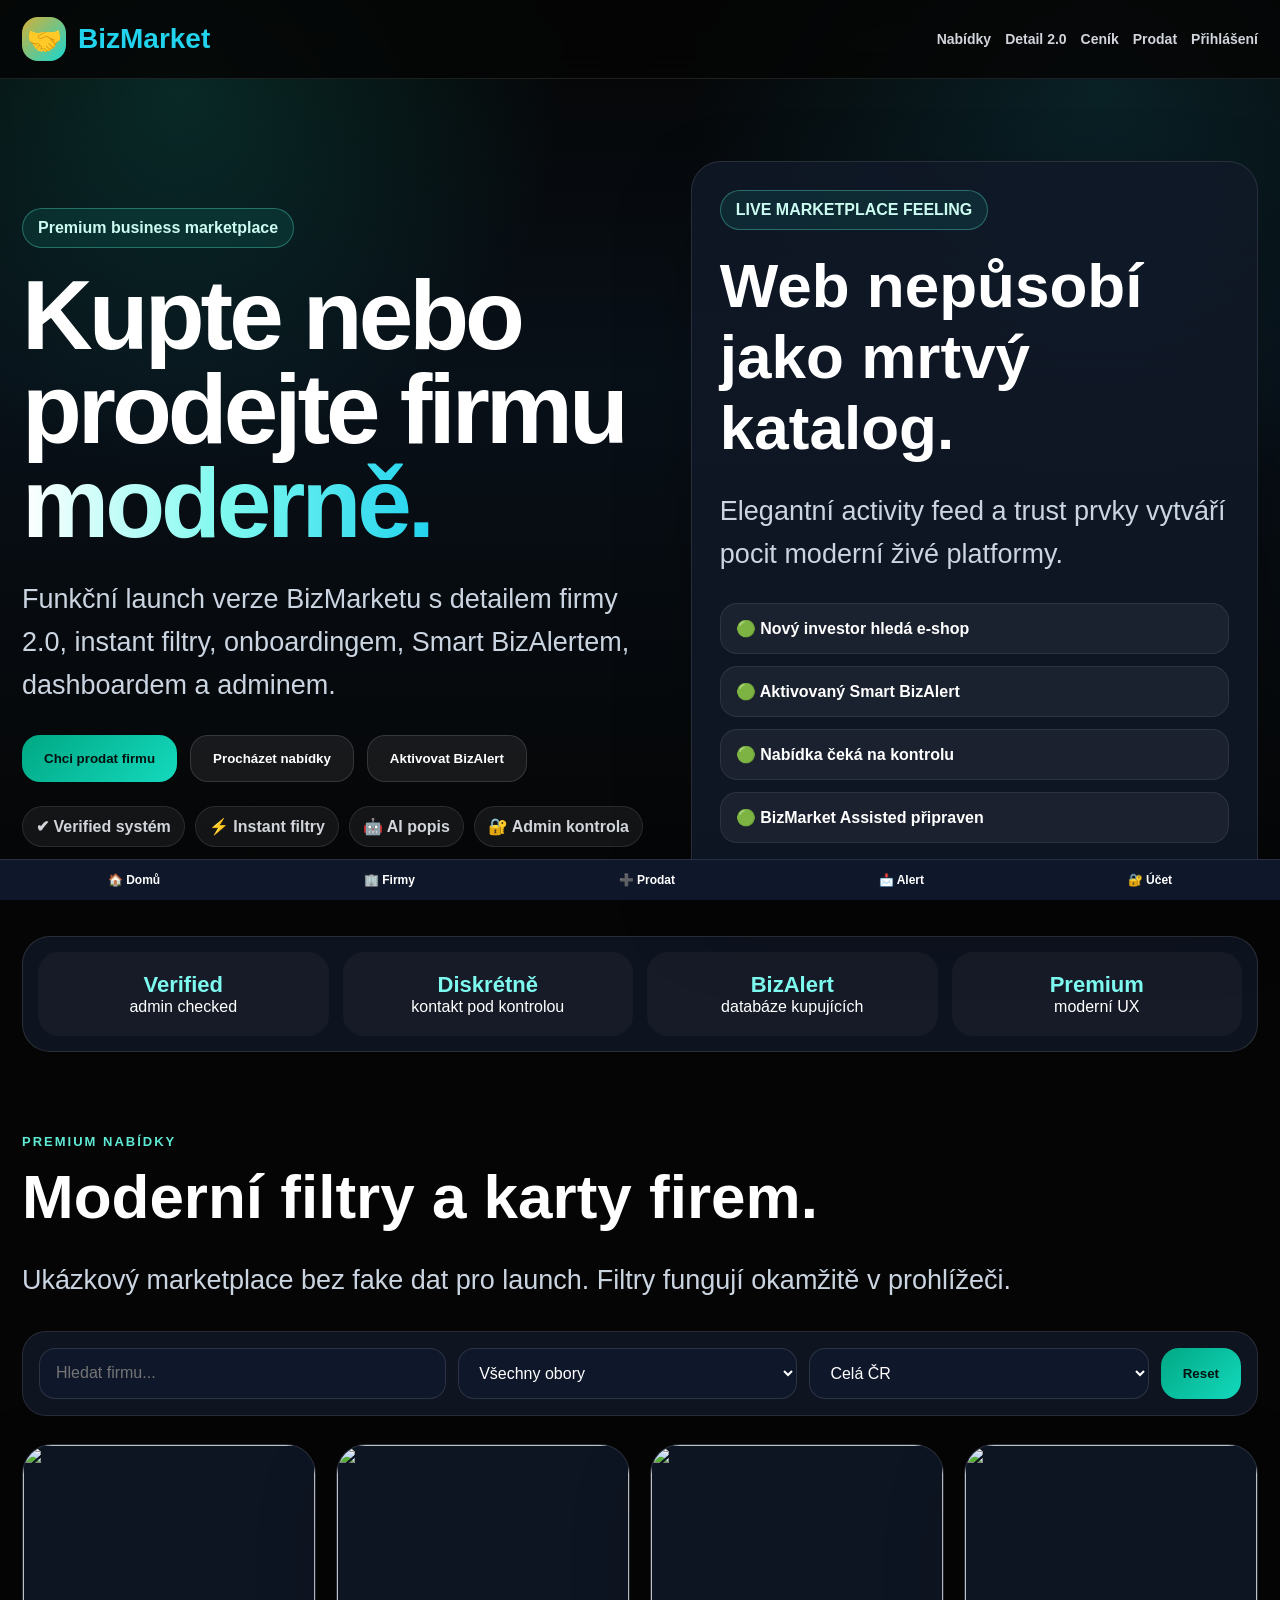
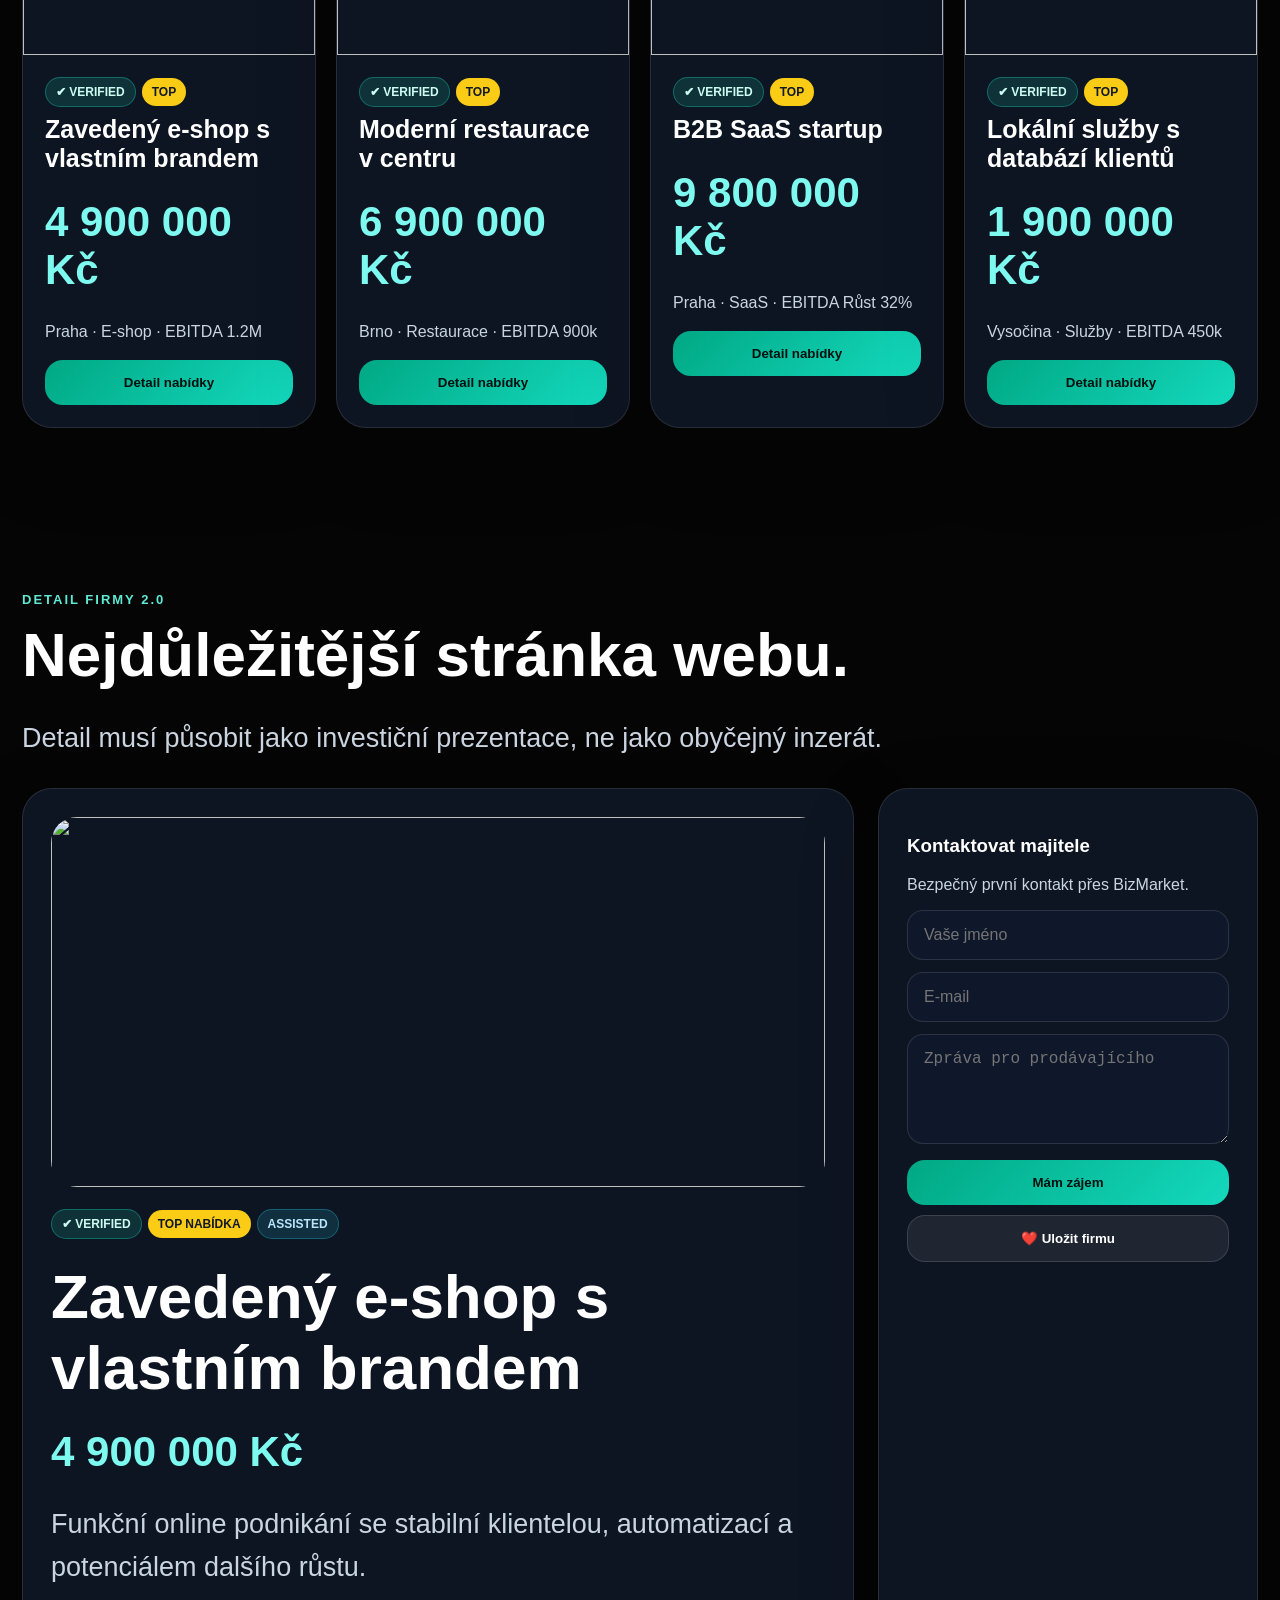
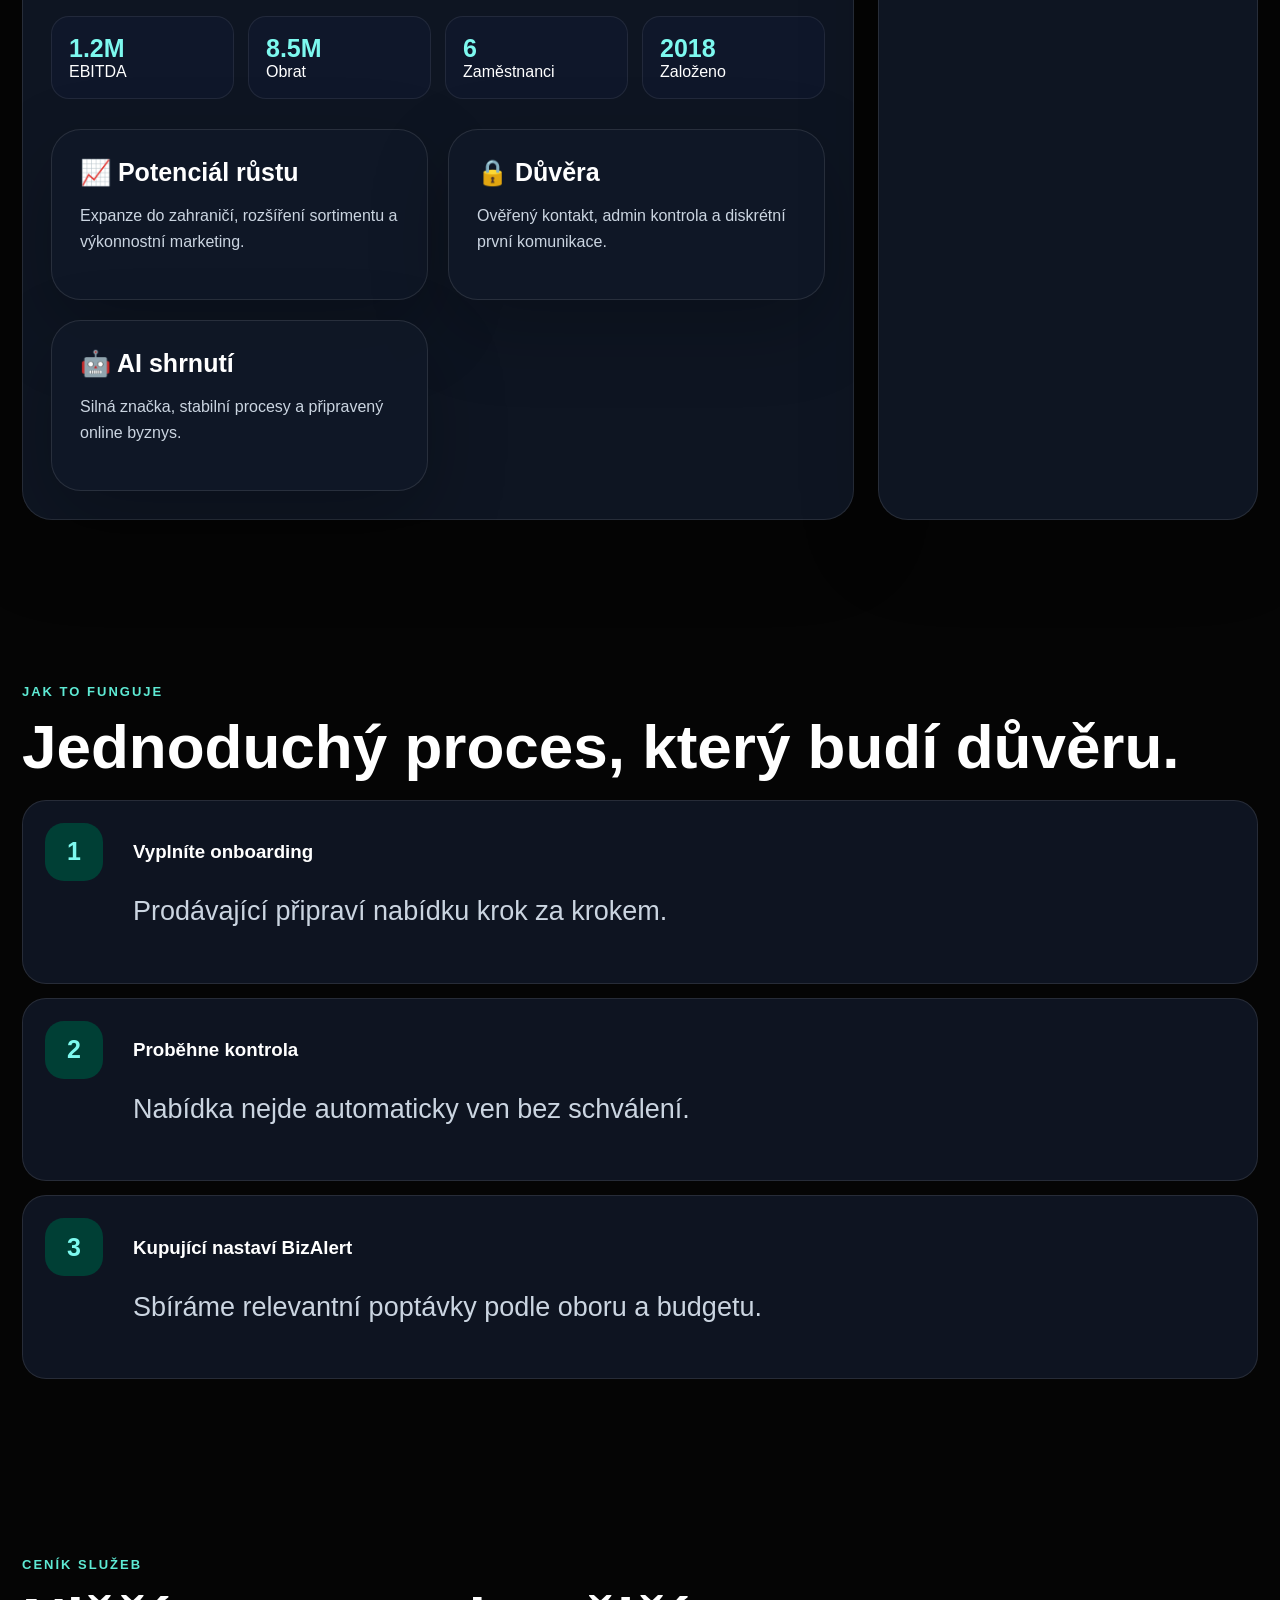
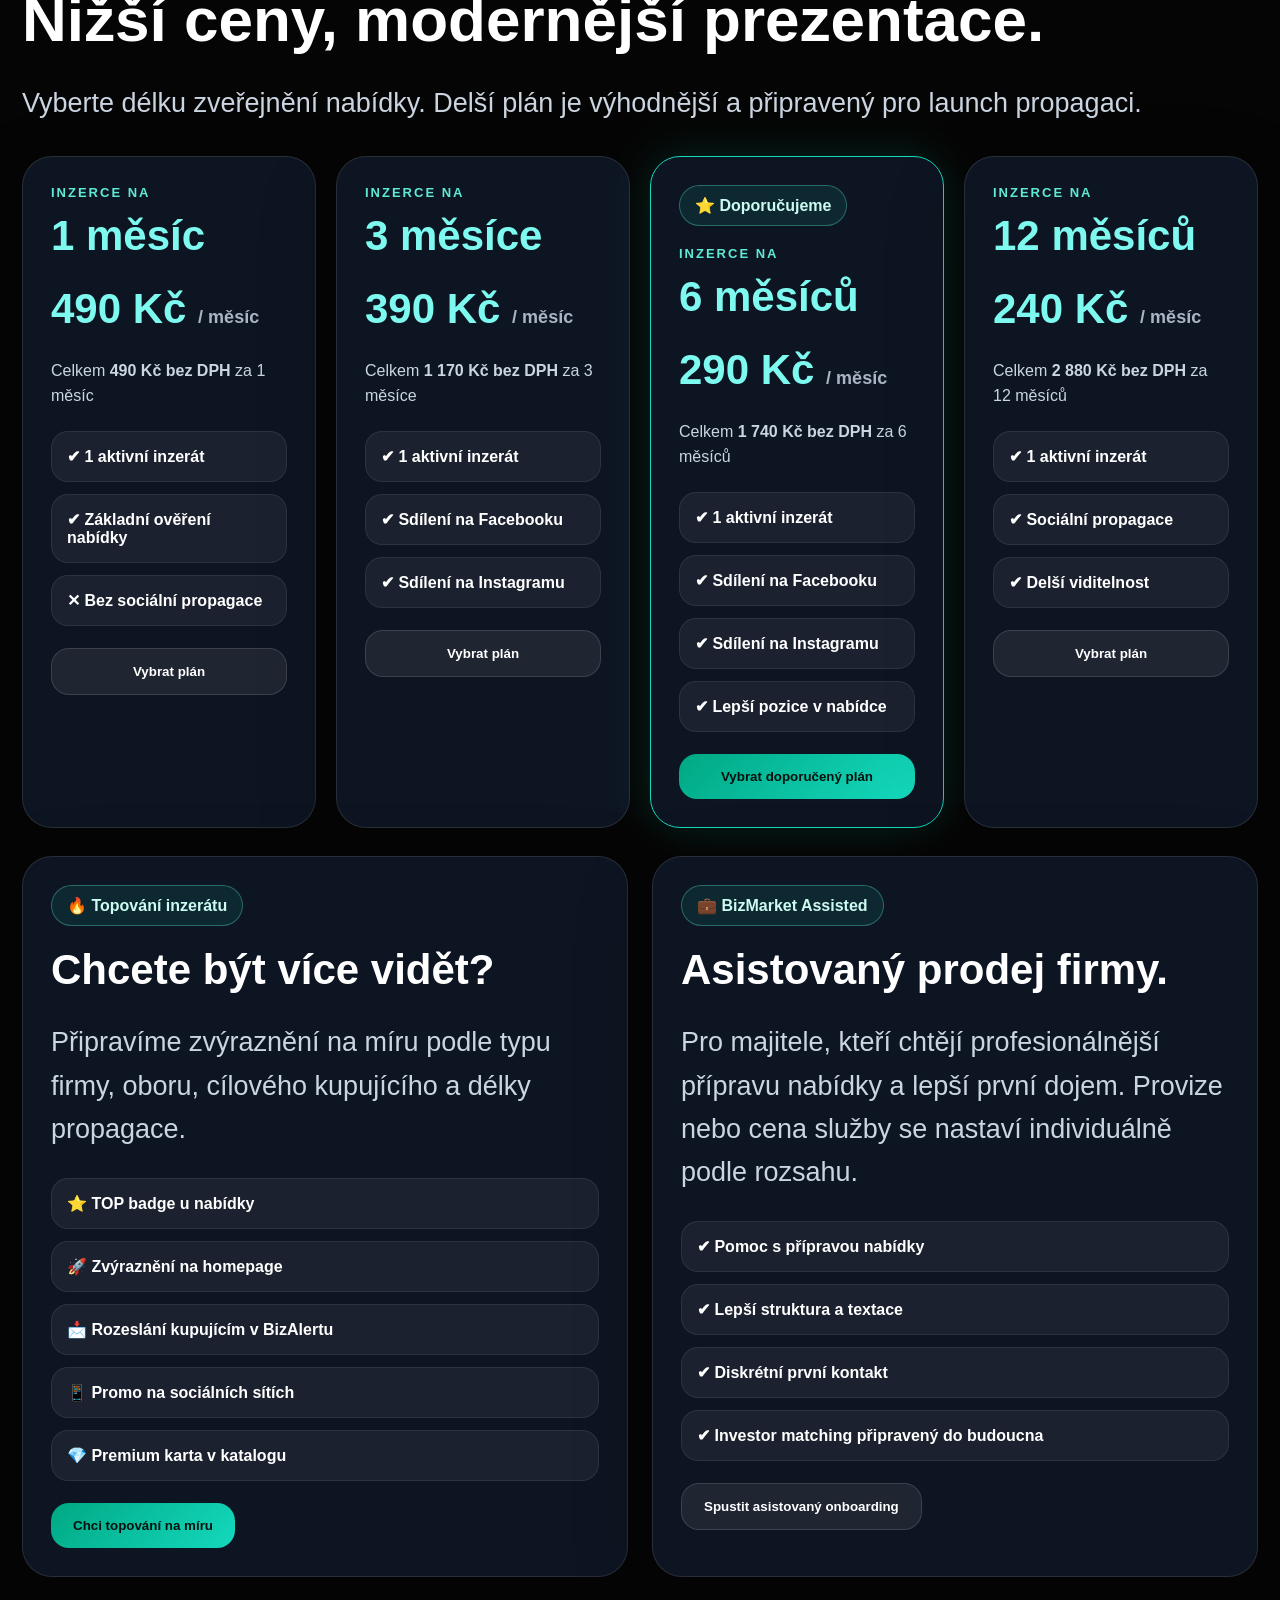
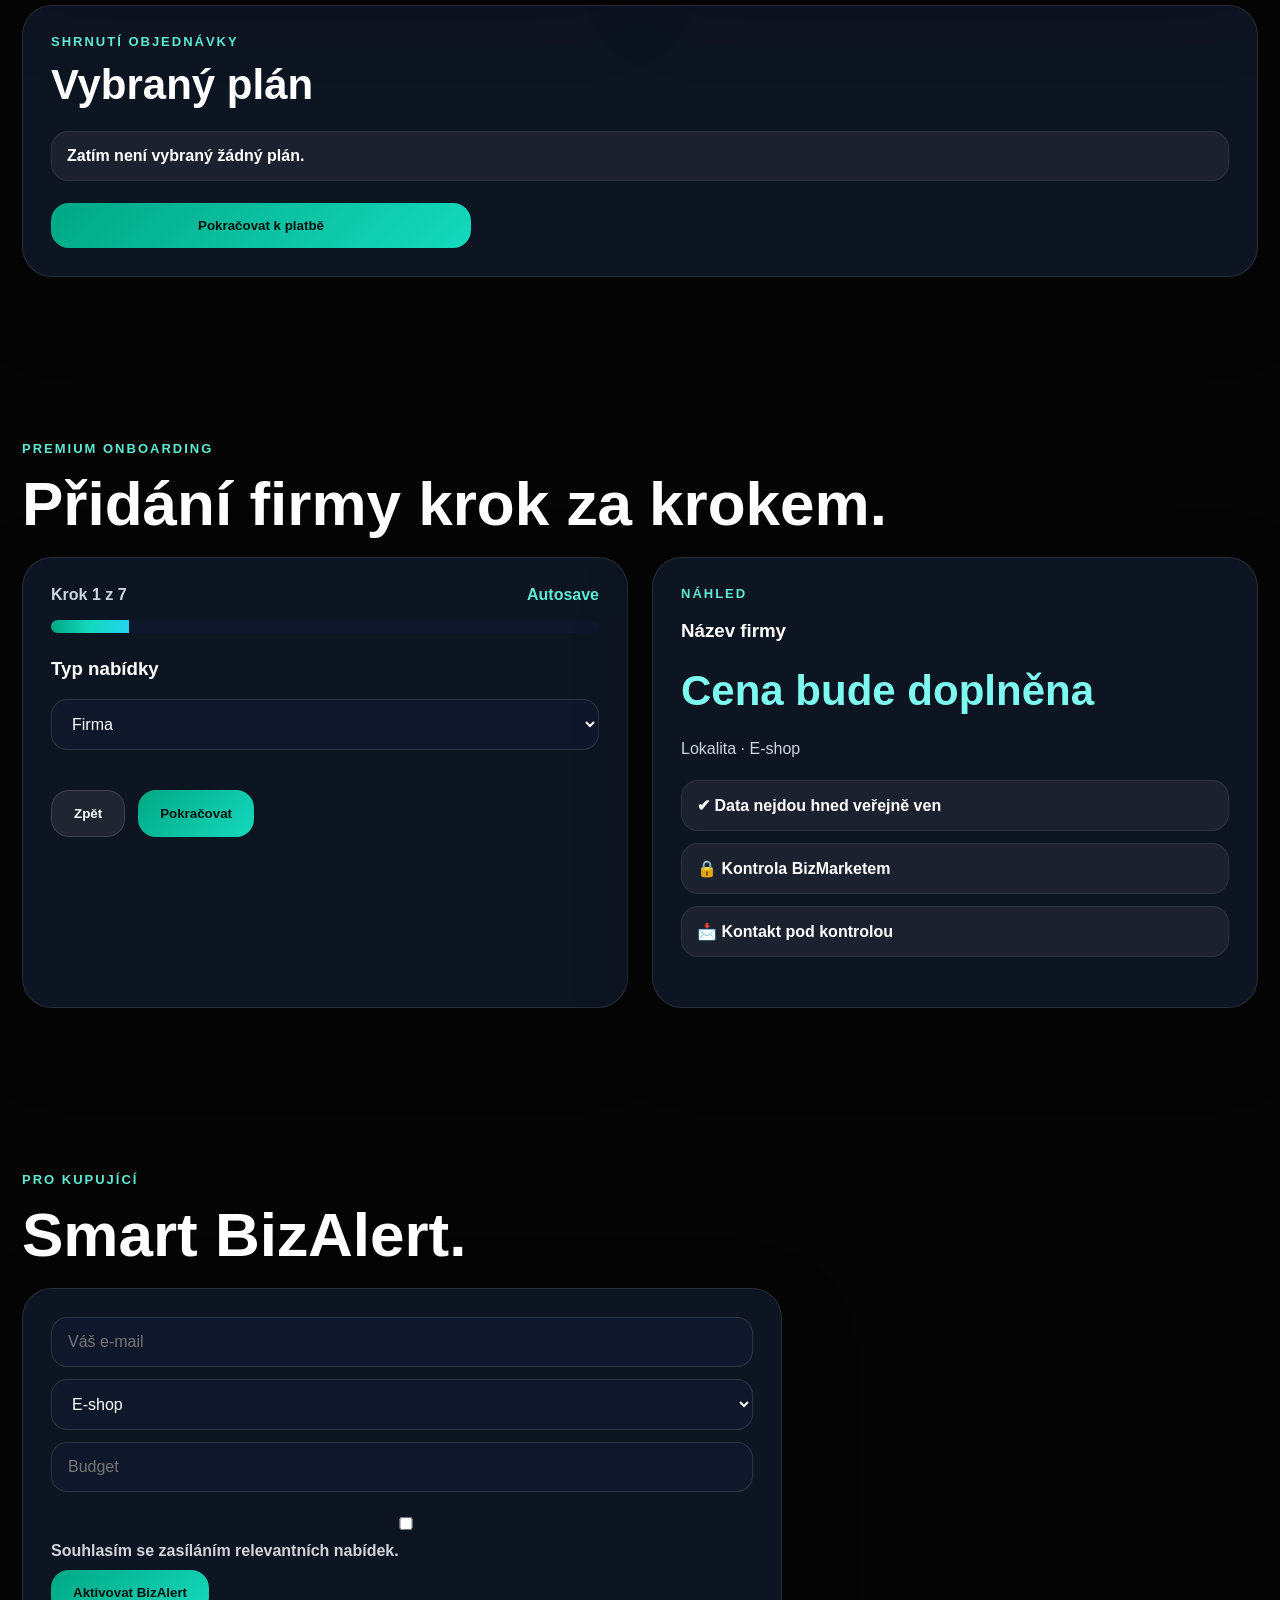
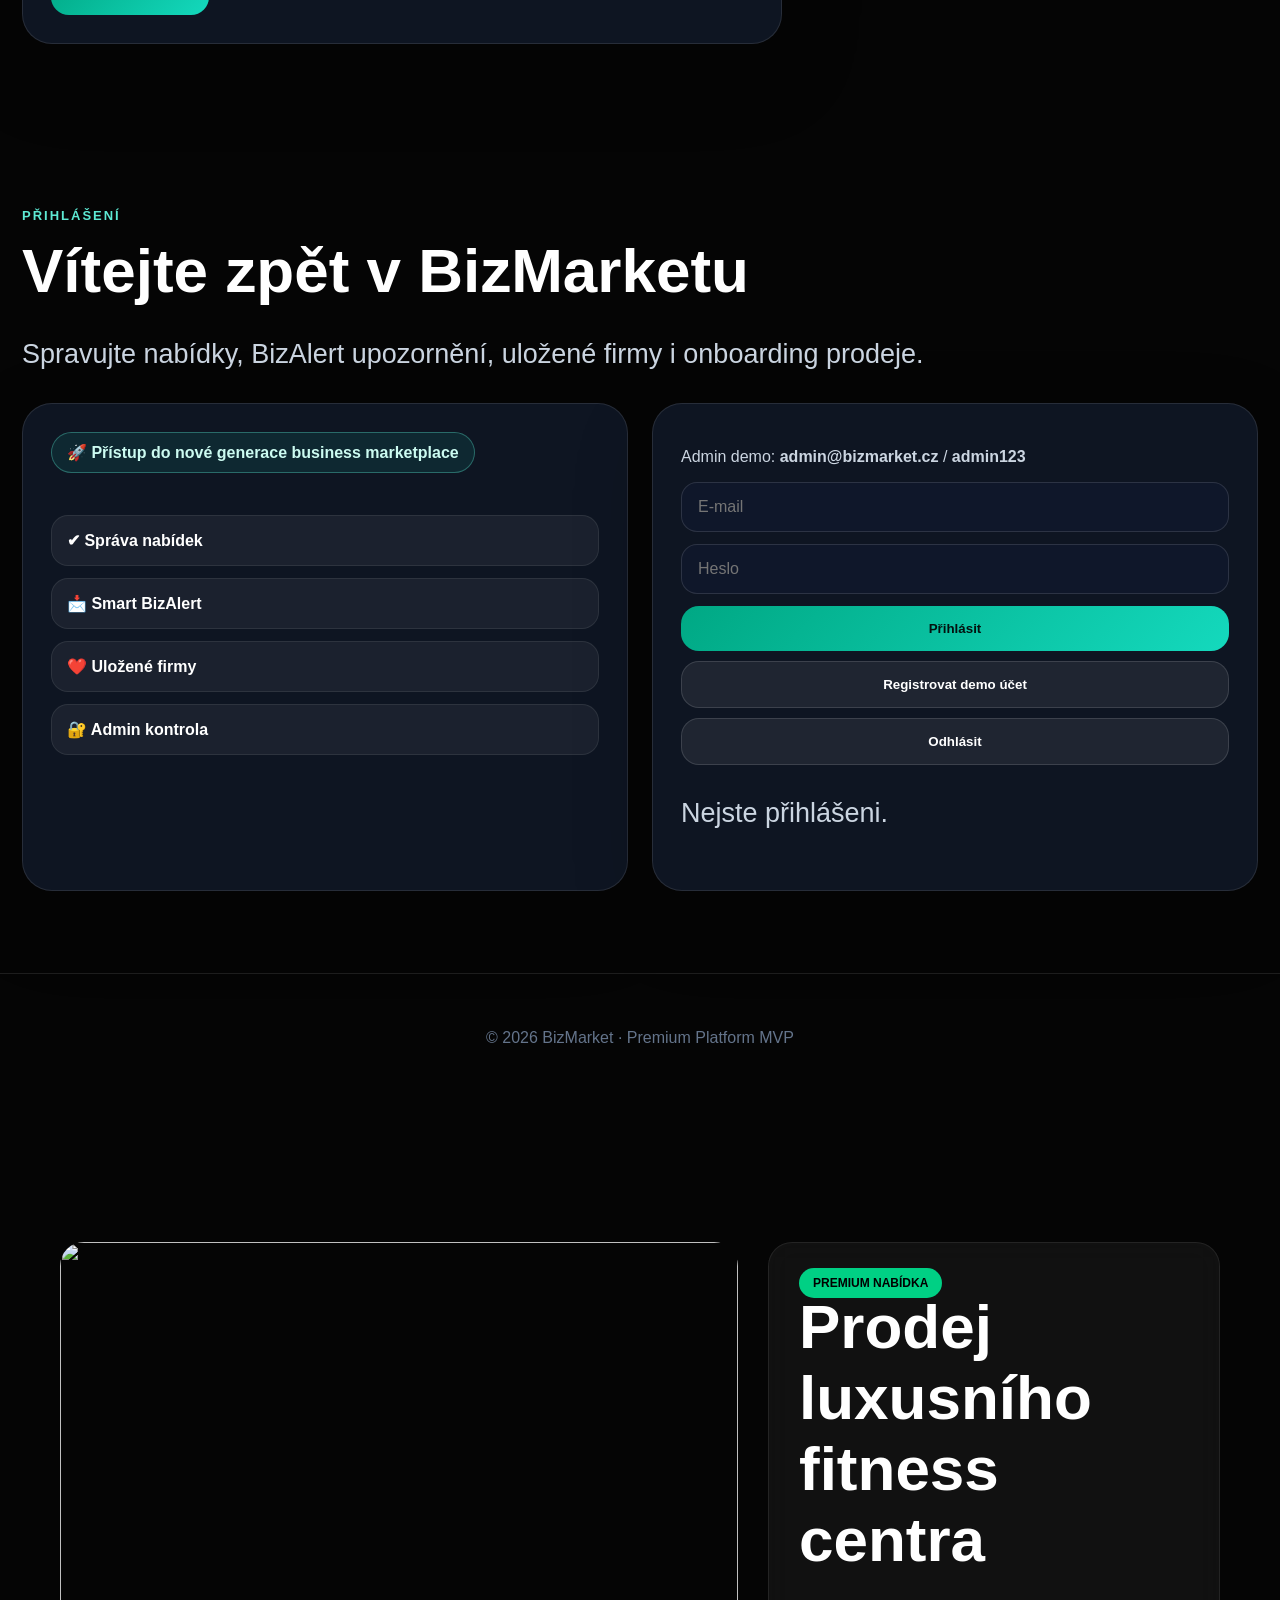
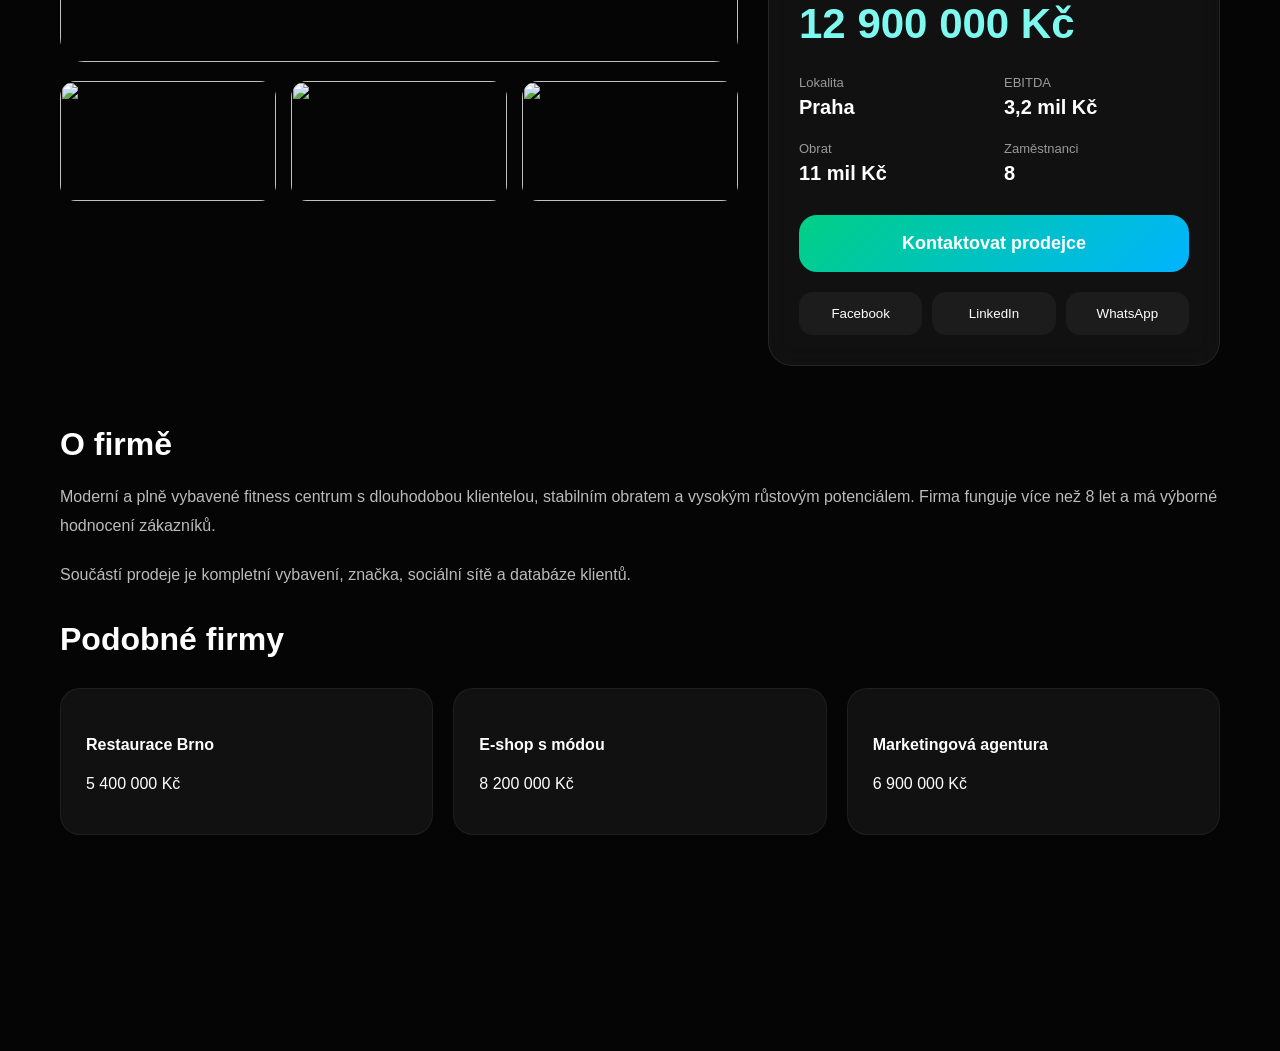
==== commit eaf5a9c7: "Update index.html" ====
--- a/index.html
+++ b/index.html
@@ -207,4 +207,236 @@
 
 document.addEventListener('input',e=>{if(e.target.closest&&e.target.closest('#onboarding'))saveDraft()});Object.keys(draft).forEach(k=>{let e=document.getElementById(k);if(e)e.value=draft[k]});renderOffers();updatePreview();updateProgress();renderAll();
 </script>
+  <section class="listing-detail">
+  <div class="listing-hero">
+    <div class="listing-gallery">
+      <img src="https://images.unsplash.com/photo-1556740749-887f6717d7e4?q=80&w=1400" class="main-image">
+
+      <div class="gallery-grid">
+        <img src="https://images.unsplash.com/photo-1520607162513-77705c0f0d4a?q=80&w=600">
+        <img src="https://images.unsplash.com/photo-1497366754035-f200968a6e72?q=80&w=600">
+        <img src="https://images.unsplash.com/photo-1552664730-d307ca884978?q=80&w=600">
+      </div>
+    </div>
+
+    <div class="listing-info-card">
+      <span class="premium-badge">PREMIUM NABÍDKA</span>
+
+      <h2>Prodej luxusního fitness centra</h2>
+
+      <div class="price">12 900 000 Kč</div>
+
+      <div class="detail-grid">
+        <div>
+          <span>Lokalita</span>
+          <strong>Praha</strong>
+        </div>
+
+        <div>
+          <span>EBITDA</span>
+          <strong>3,2 mil Kč</strong>
+        </div>
+
+        <div>
+          <span>Obrat</span>
+          <strong>11 mil Kč</strong>
+        </div>
+
+        <div>
+          <span>Zaměstnanci</span>
+          <strong>8</strong>
+        </div>
+      </div>
+
+      <button class="contact-btn">
+        Kontaktovat prodejce
+      </button>
+
+      <div class="share-buttons">
+        <button>Facebook</button>
+        <button>LinkedIn</button>
+        <button>WhatsApp</button>
+      </div>
+    </div>
+  </div>
+
+  <div class="listing-description">
+    <h3>O firmě</h3>
+
+    <p>
+      Moderní a plně vybavené fitness centrum s dlouhodobou klientelou,
+      stabilním obratem a vysokým růstovým potenciálem.
+      Firma funguje více než 8 let a má výborné hodnocení zákazníků.
+    </p>
+
+    <p>
+      Součástí prodeje je kompletní vybavení, značka,
+      sociální sítě a databáze klientů.
+    </p>
+  </div>
+
+  <div class="similar-listings">
+    <h3>Podobné firmy</h3>
+
+    <div class="similar-grid">
+      <div class="similar-card">
+        <h4>Restaurace Brno</h4>
+        <p>5 400 000 Kč</p>
+      </div>
+
+      <div class="similar-card">
+        <h4>E-shop s módou</h4>
+        <p>8 200 000 Kč</p>
+      </div>
+
+      <div class="similar-card">
+        <h4>Marketingová agentura</h4>
+        <p>6 900 000 Kč</p>
+      </div>
+    </div>
+  </div>
+</section>
+
+<style>
+.listing-detail{
+  max-width:1200px;
+  margin:120px auto;
+  padding:20px;
+}
+
+.listing-hero{
+  display:grid;
+  grid-template-columns:1.5fr 1fr;
+  gap:30px;
+}
+
+.main-image{
+  width:100%;
+  height:420px;
+  object-fit:cover;
+  border-radius:24px;
+}
+
+.gallery-grid{
+  display:grid;
+  grid-template-columns:repeat(3,1fr);
+  gap:15px;
+  margin-top:15px;
+}
+
+.gallery-grid img{
+  width:100%;
+  height:120px;
+  object-fit:cover;
+  border-radius:16px;
+}
+
+.listing-info-card{
+  background:rgba(255,255,255,0.05);
+  border:1px solid rgba(255,255,255,0.08);
+  border-radius:24px;
+  padding:30px;
+  backdrop-filter:blur(14px);
+}
+
+.premium-badge{
+  background:#00d084;
+  color:black;
+  padding:8px 14px;
+  border-radius:999px;
+  font-size:12px;
+  font-weight:700;
+}
+
+.price{
+  font-size:42px;
+  font-weight:900;
+  margin:25px 0;
+}
+
+.detail-grid{
+  display:grid;
+  grid-template-columns:1fr 1fr;
+  gap:20px;
+  margin-bottom:30px;
+}
+
+.detail-grid span{
+  color:#999;
+  font-size:13px;
+}
+
+.detail-grid strong{
+  display:block;
+  font-size:20px;
+  margin-top:5px;
+}
+
+.contact-btn{
+  width:100%;
+  padding:18px;
+  border:none;
+  border-radius:18px;
+  background:linear-gradient(135deg,#00d084,#00b4ff);
+  color:white;
+  font-size:18px;
+  font-weight:700;
+  cursor:pointer;
+  margin-bottom:20px;
+}
+
+.share-buttons{
+  display:flex;
+  gap:10px;
+}
+
+.share-buttons button{
+  flex:1;
+  padding:14px;
+  border:none;
+  border-radius:14px;
+  background:#1c1c1c;
+  color:white;
+}
+
+.listing-description{
+  margin-top:60px;
+}
+
+.listing-description h3,
+.similar-listings h3{
+  font-size:32px;
+  margin-bottom:20px;
+}
+
+.listing-description p{
+  color:#bbb;
+  line-height:1.8;
+  margin-bottom:20px;
+}
+
+.similar-grid{
+  display:grid;
+  grid-template-columns:repeat(3,1fr);
+  gap:20px;
+  margin-top:30px;
+}
+
+.similar-card{
+  background:#111;
+  padding:25px;
+  border-radius:20px;
+  border:1px solid rgba(255,255,255,0.06);
+}
+
+@media(max-width:900px){
+  .listing-hero{
+    grid-template-columns:1fr;
+  }
+
+  .similar-grid{
+    grid-template-columns:1fr;
+  }
+}
+</style>
 </body></html>
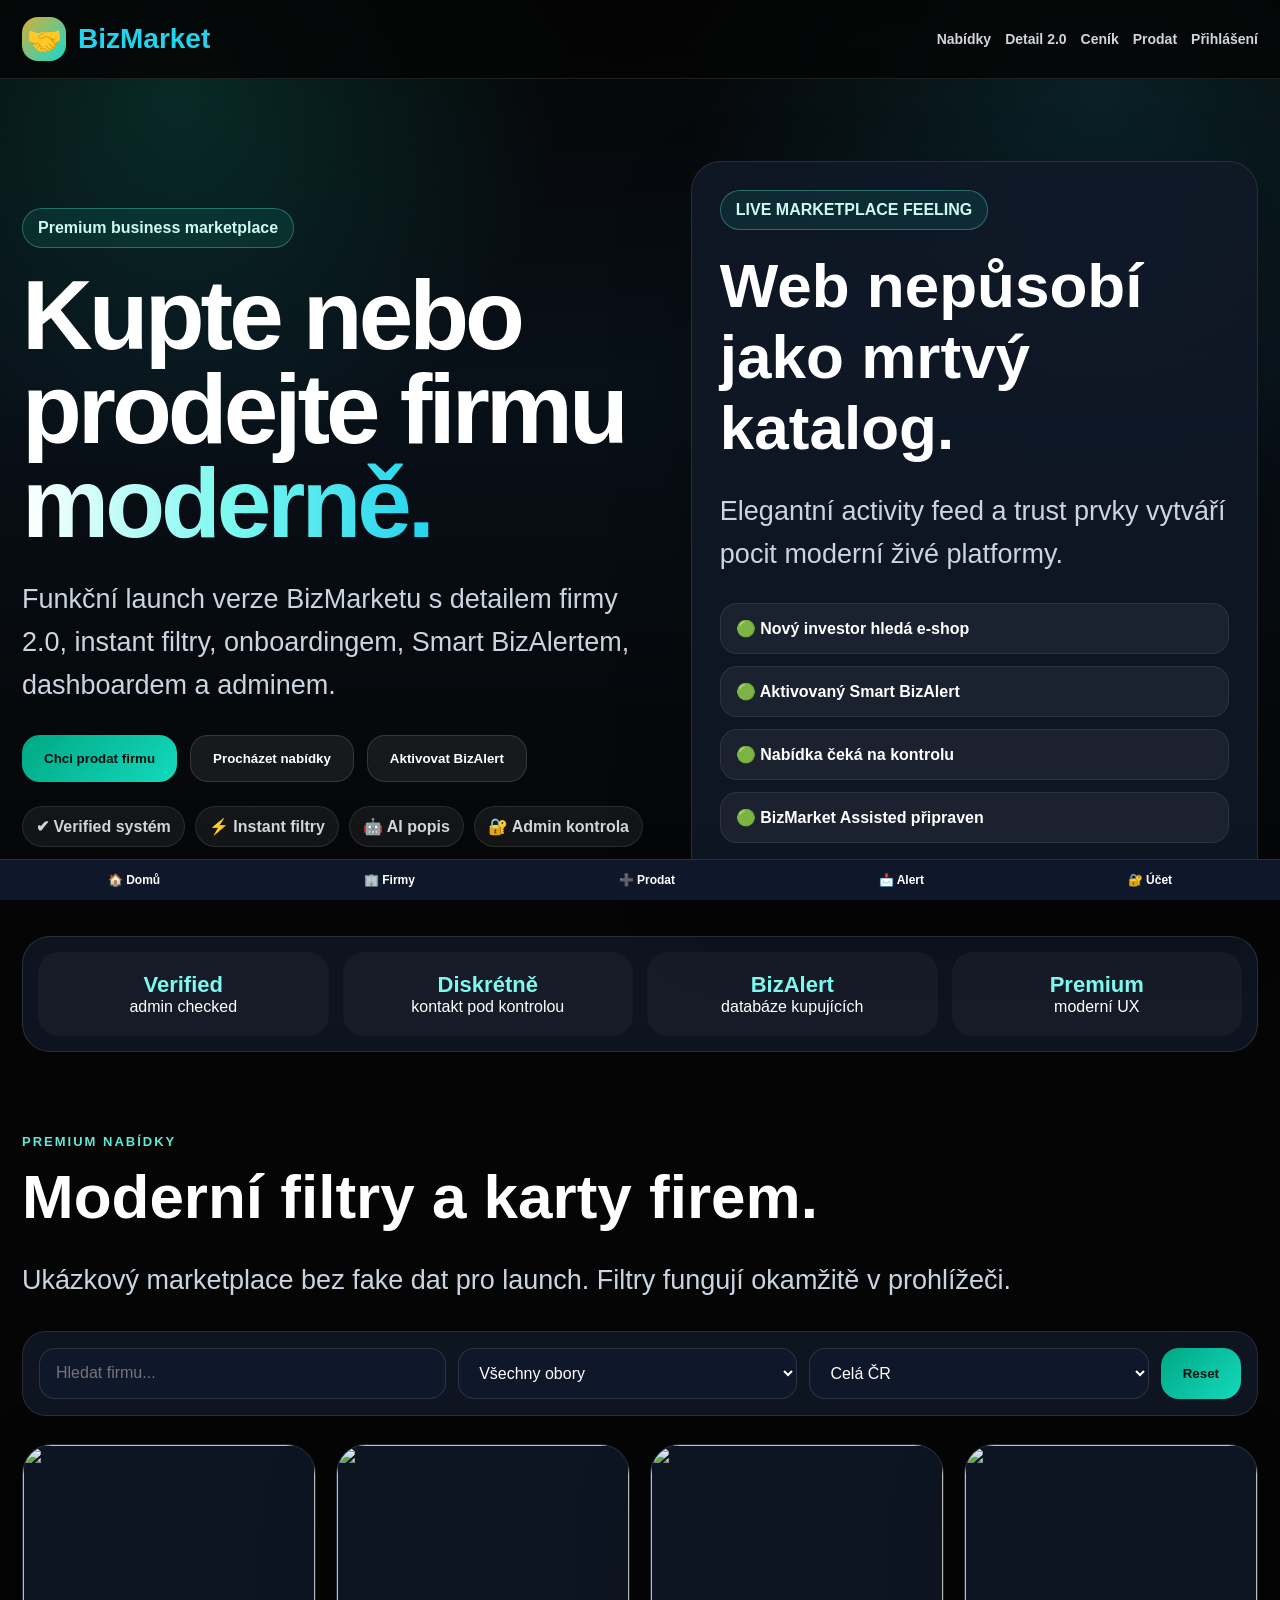
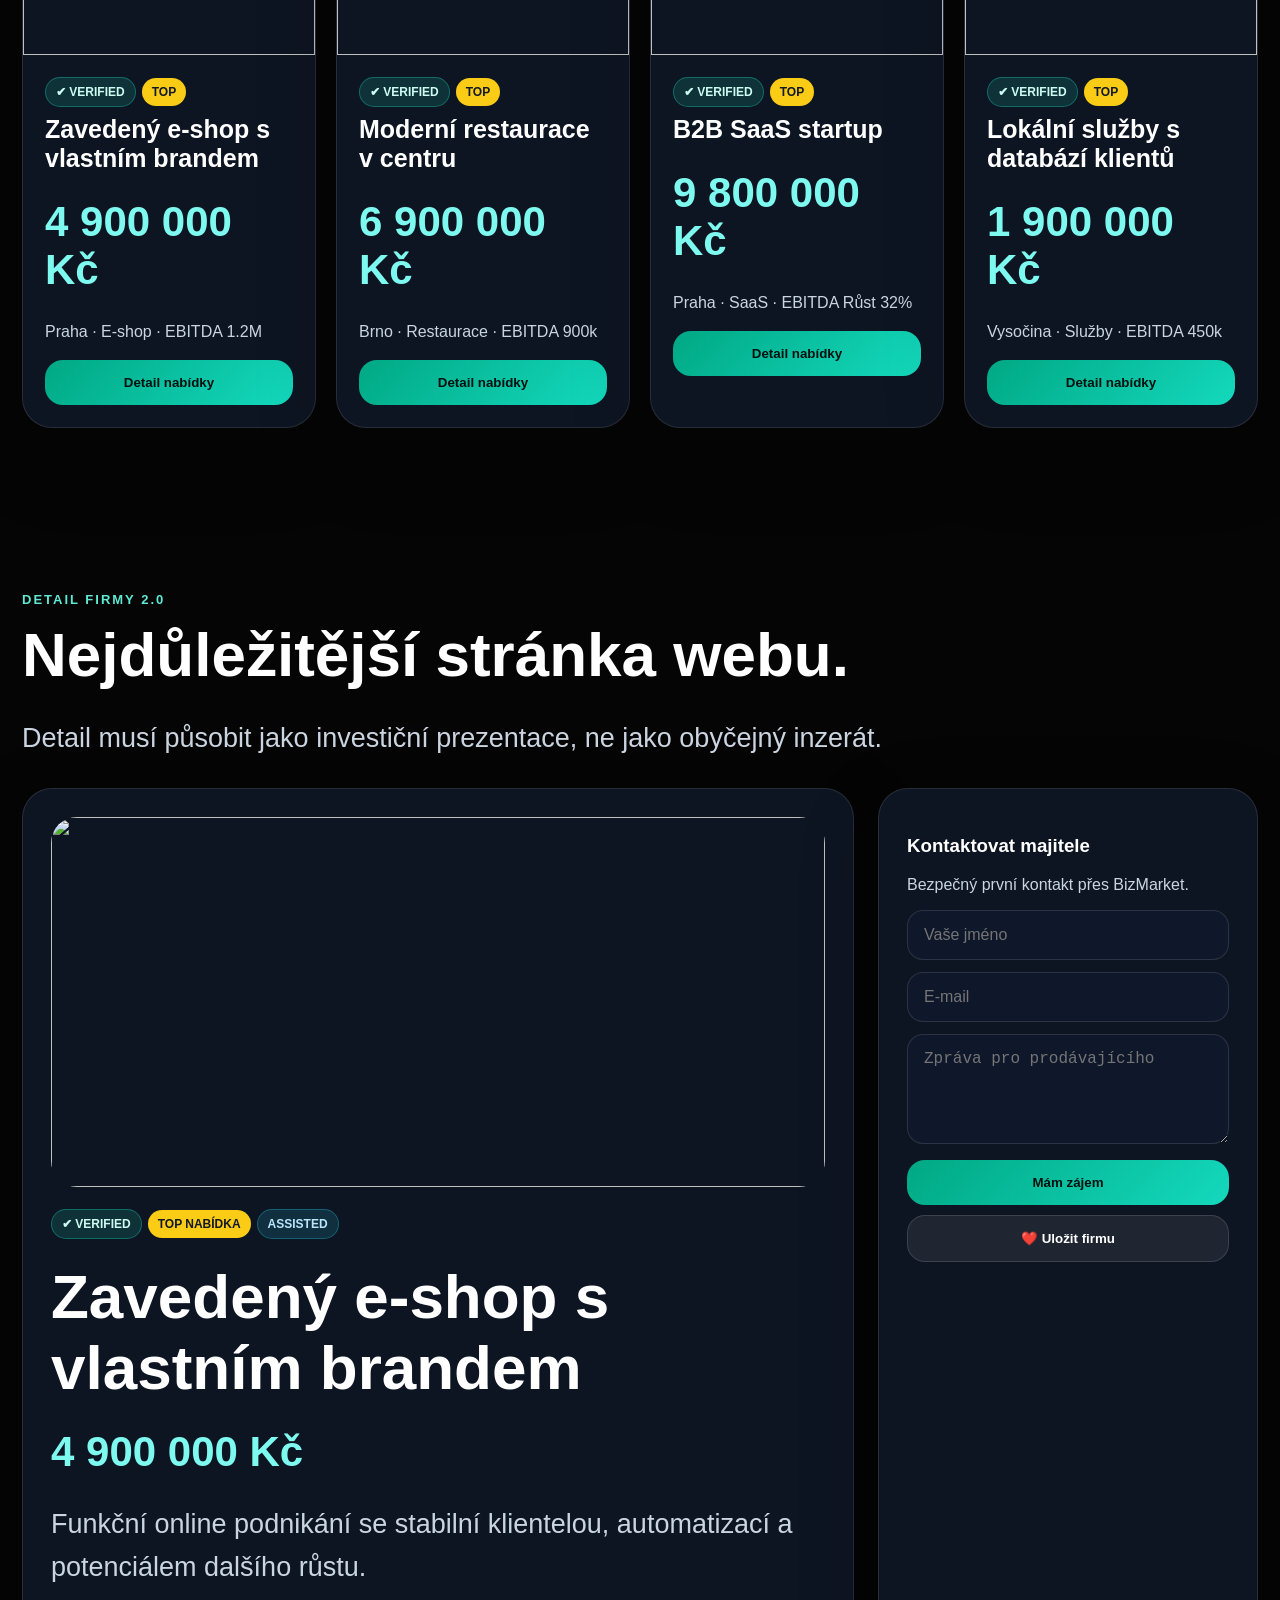
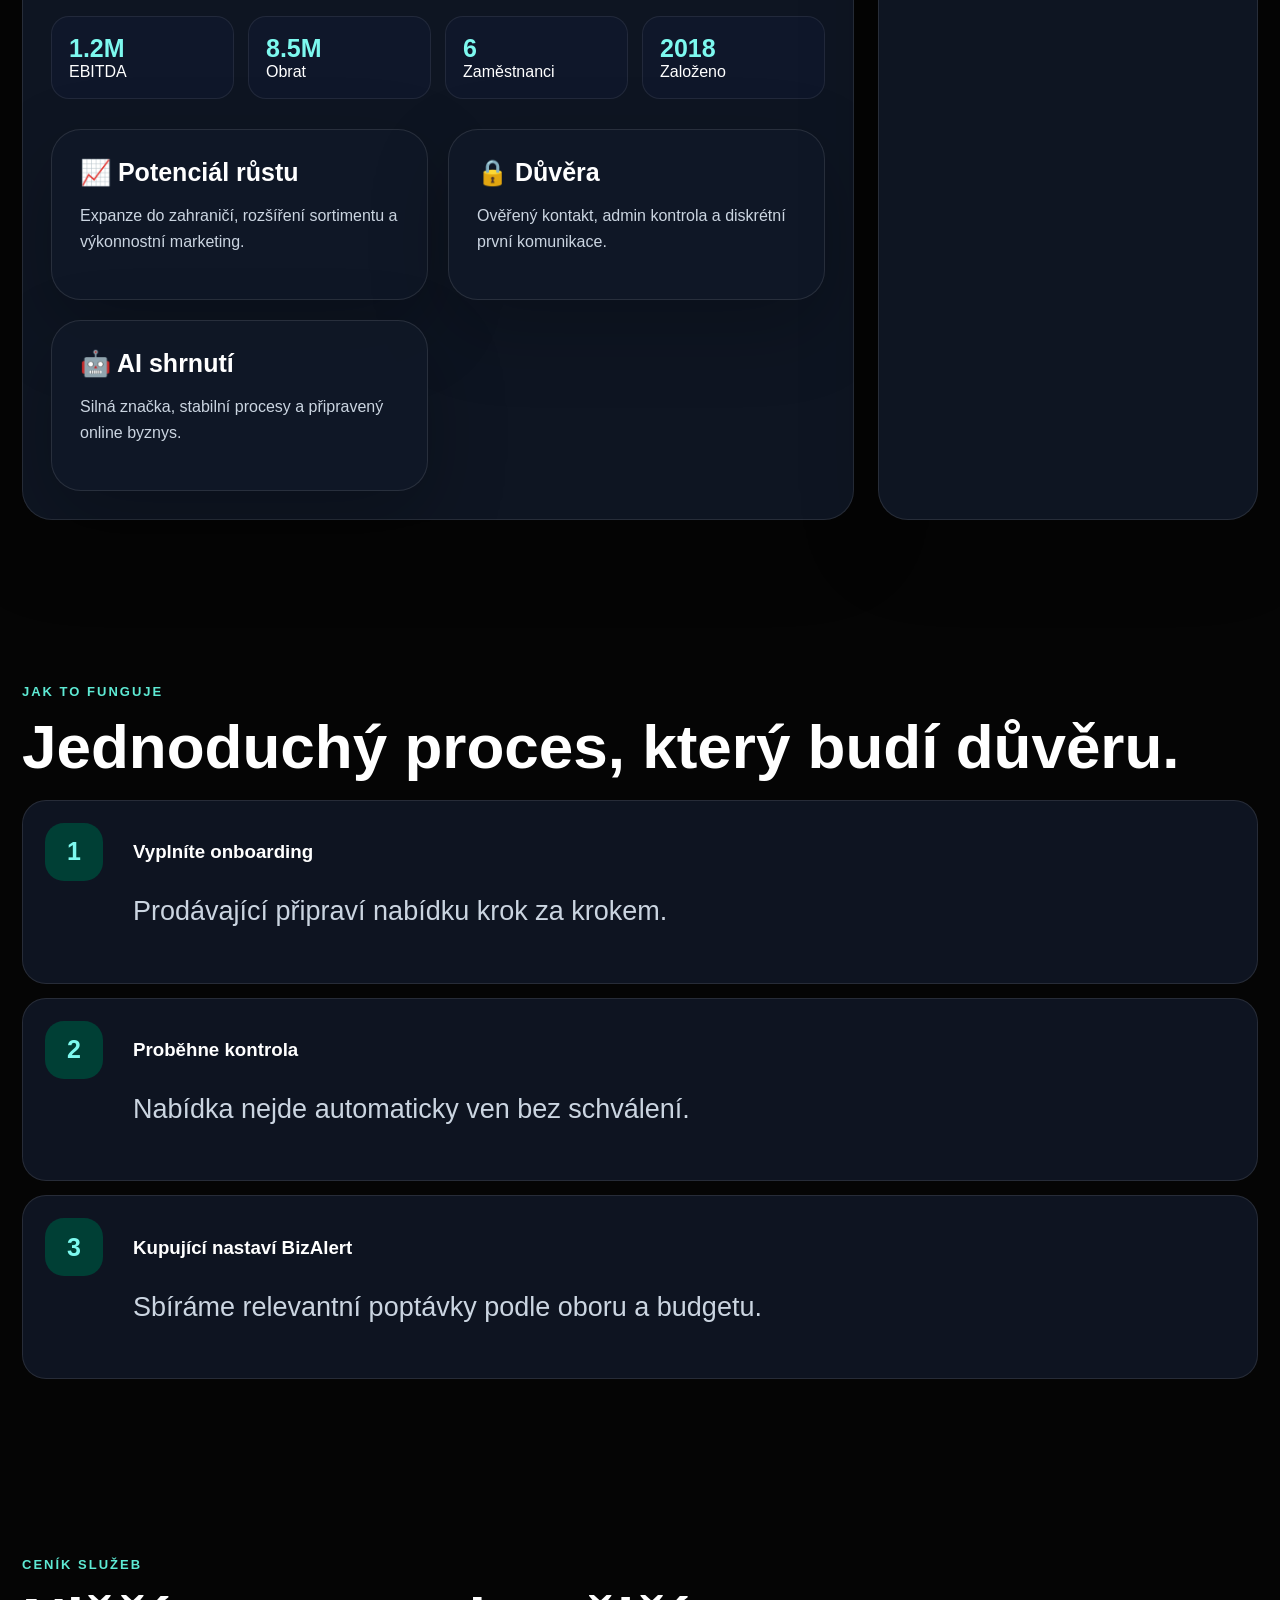
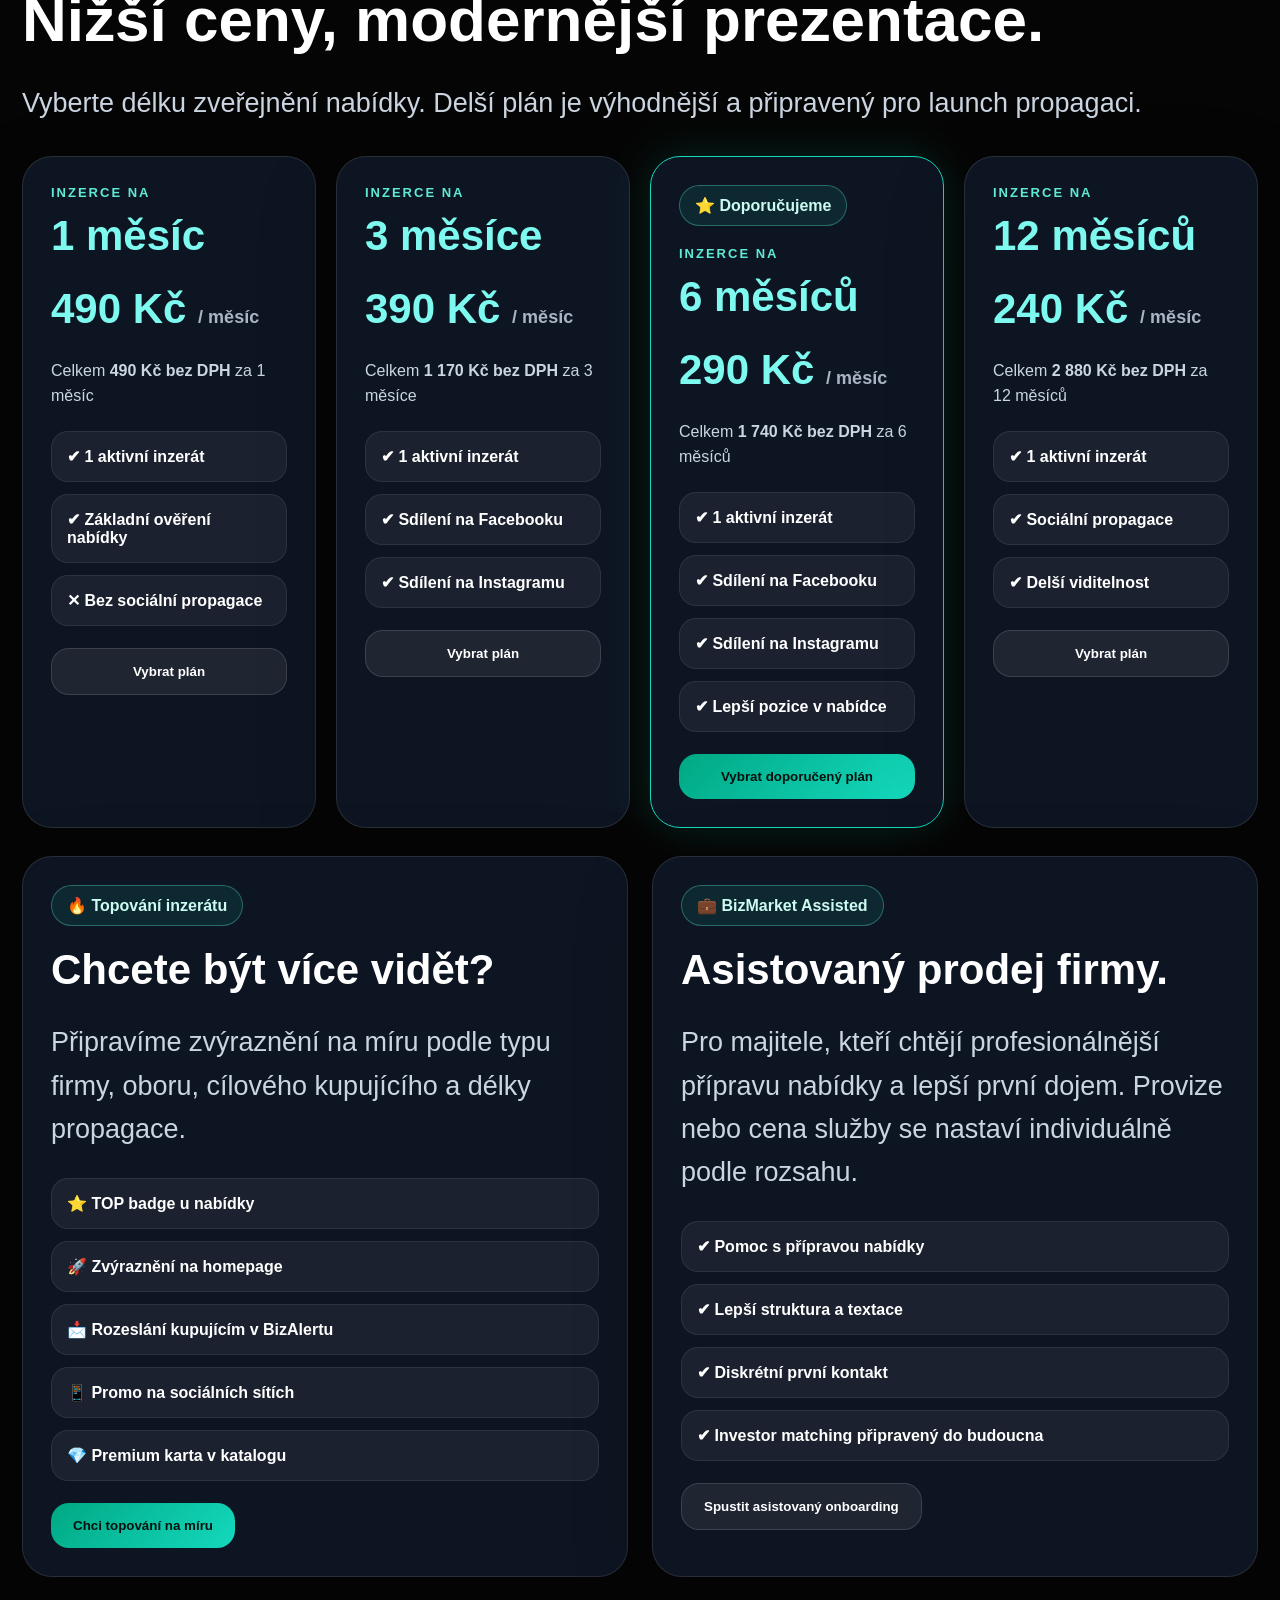
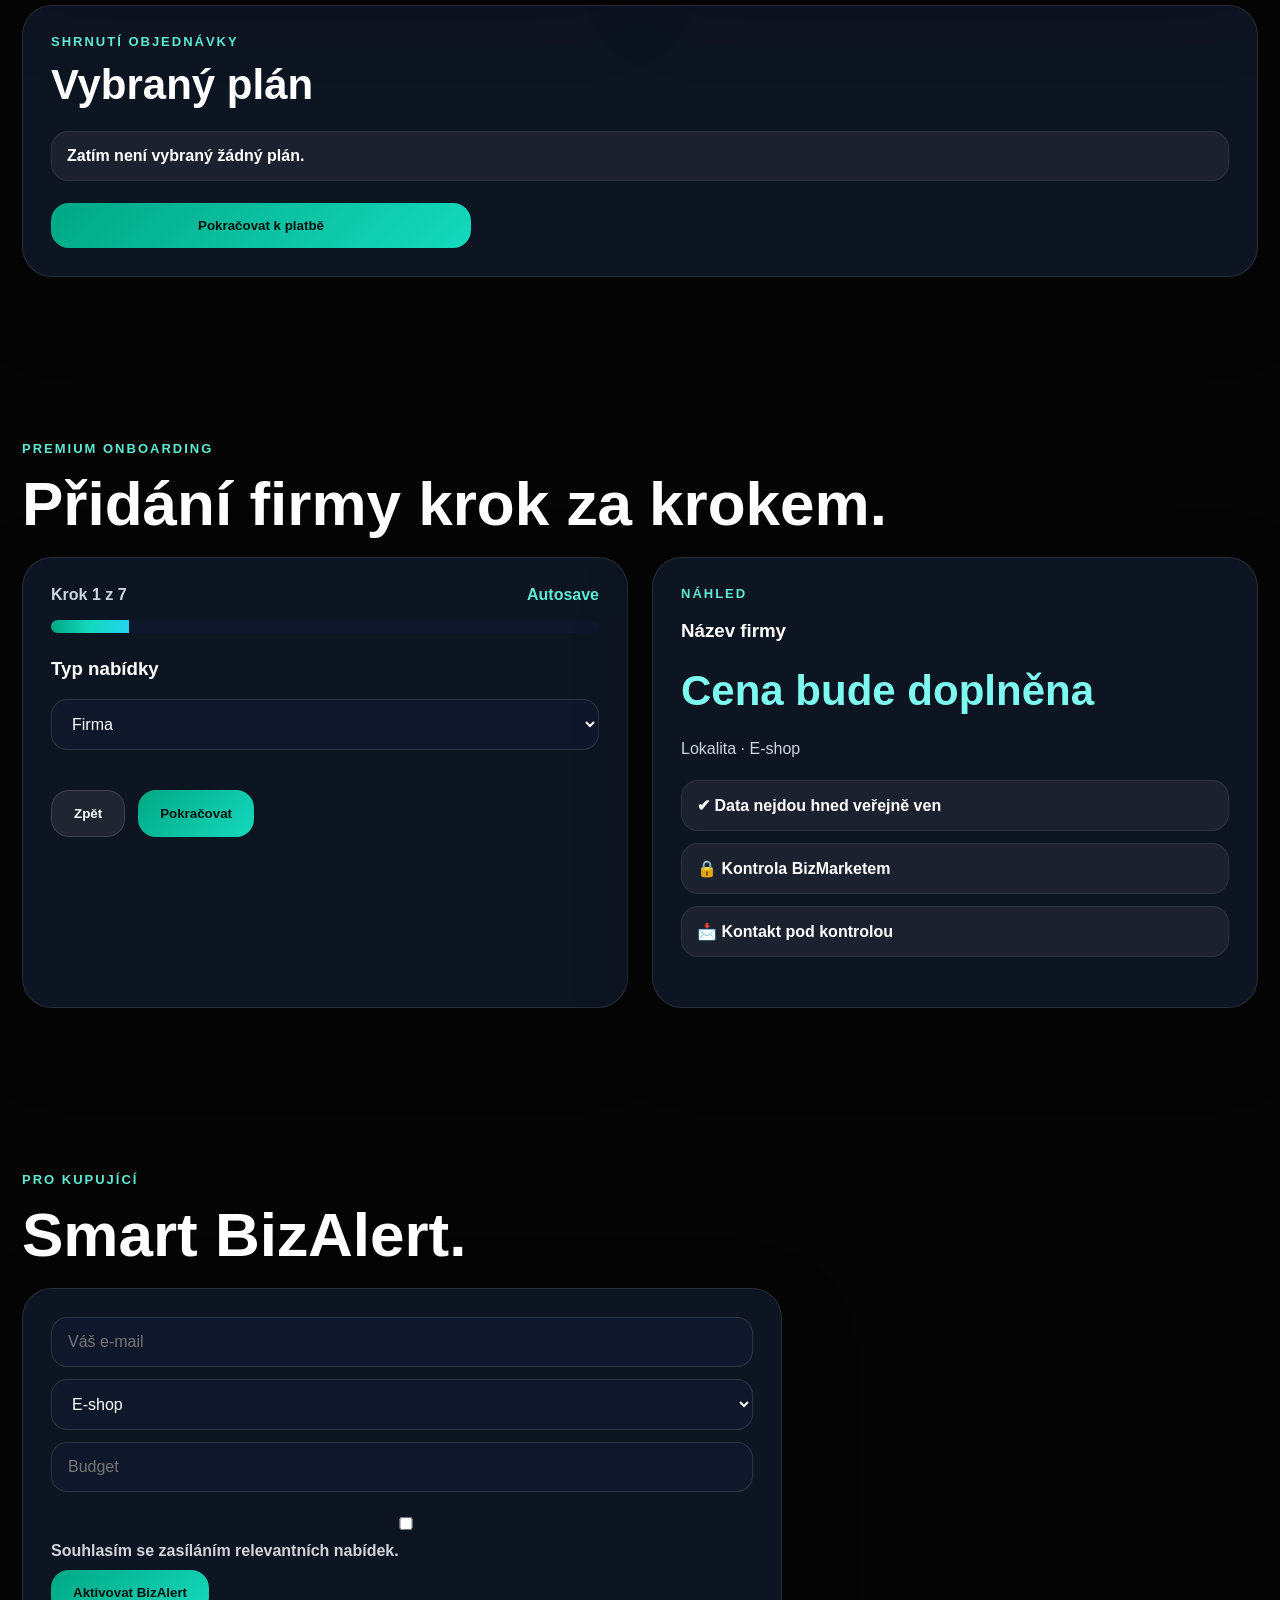
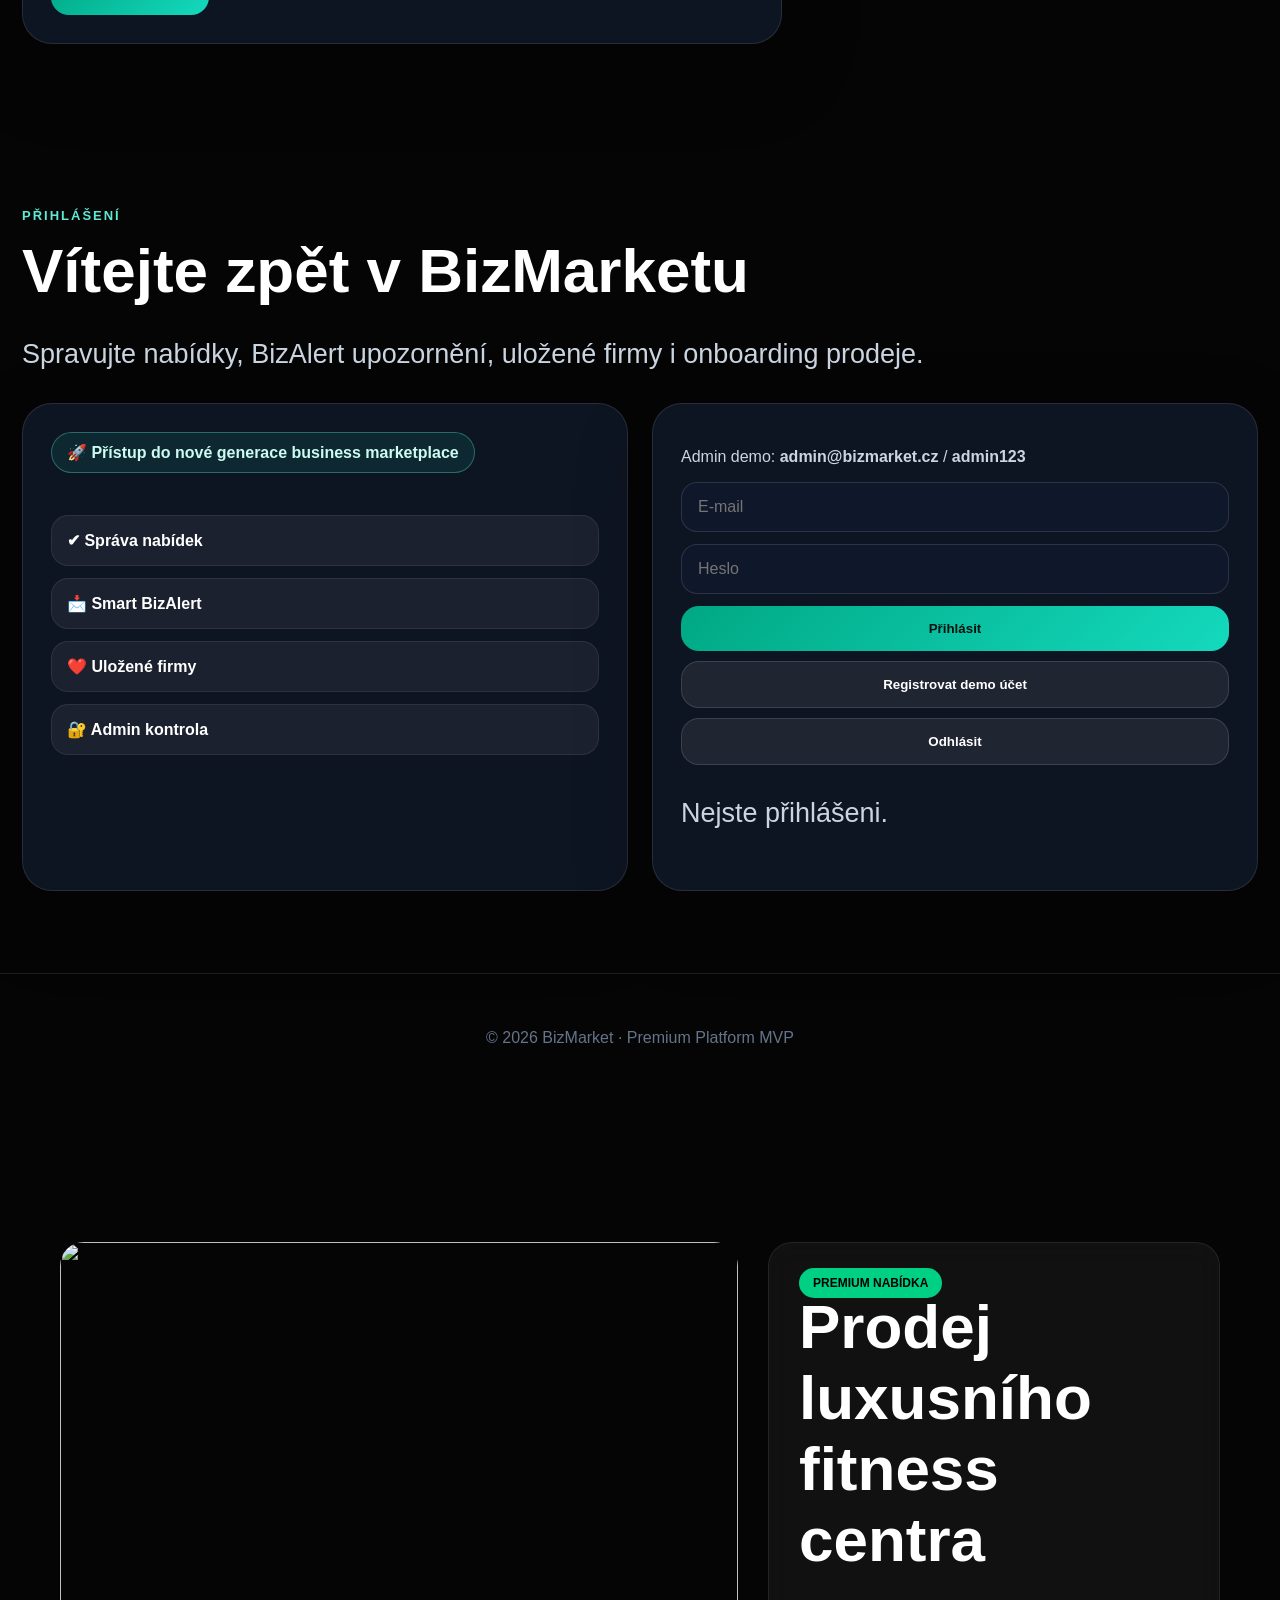
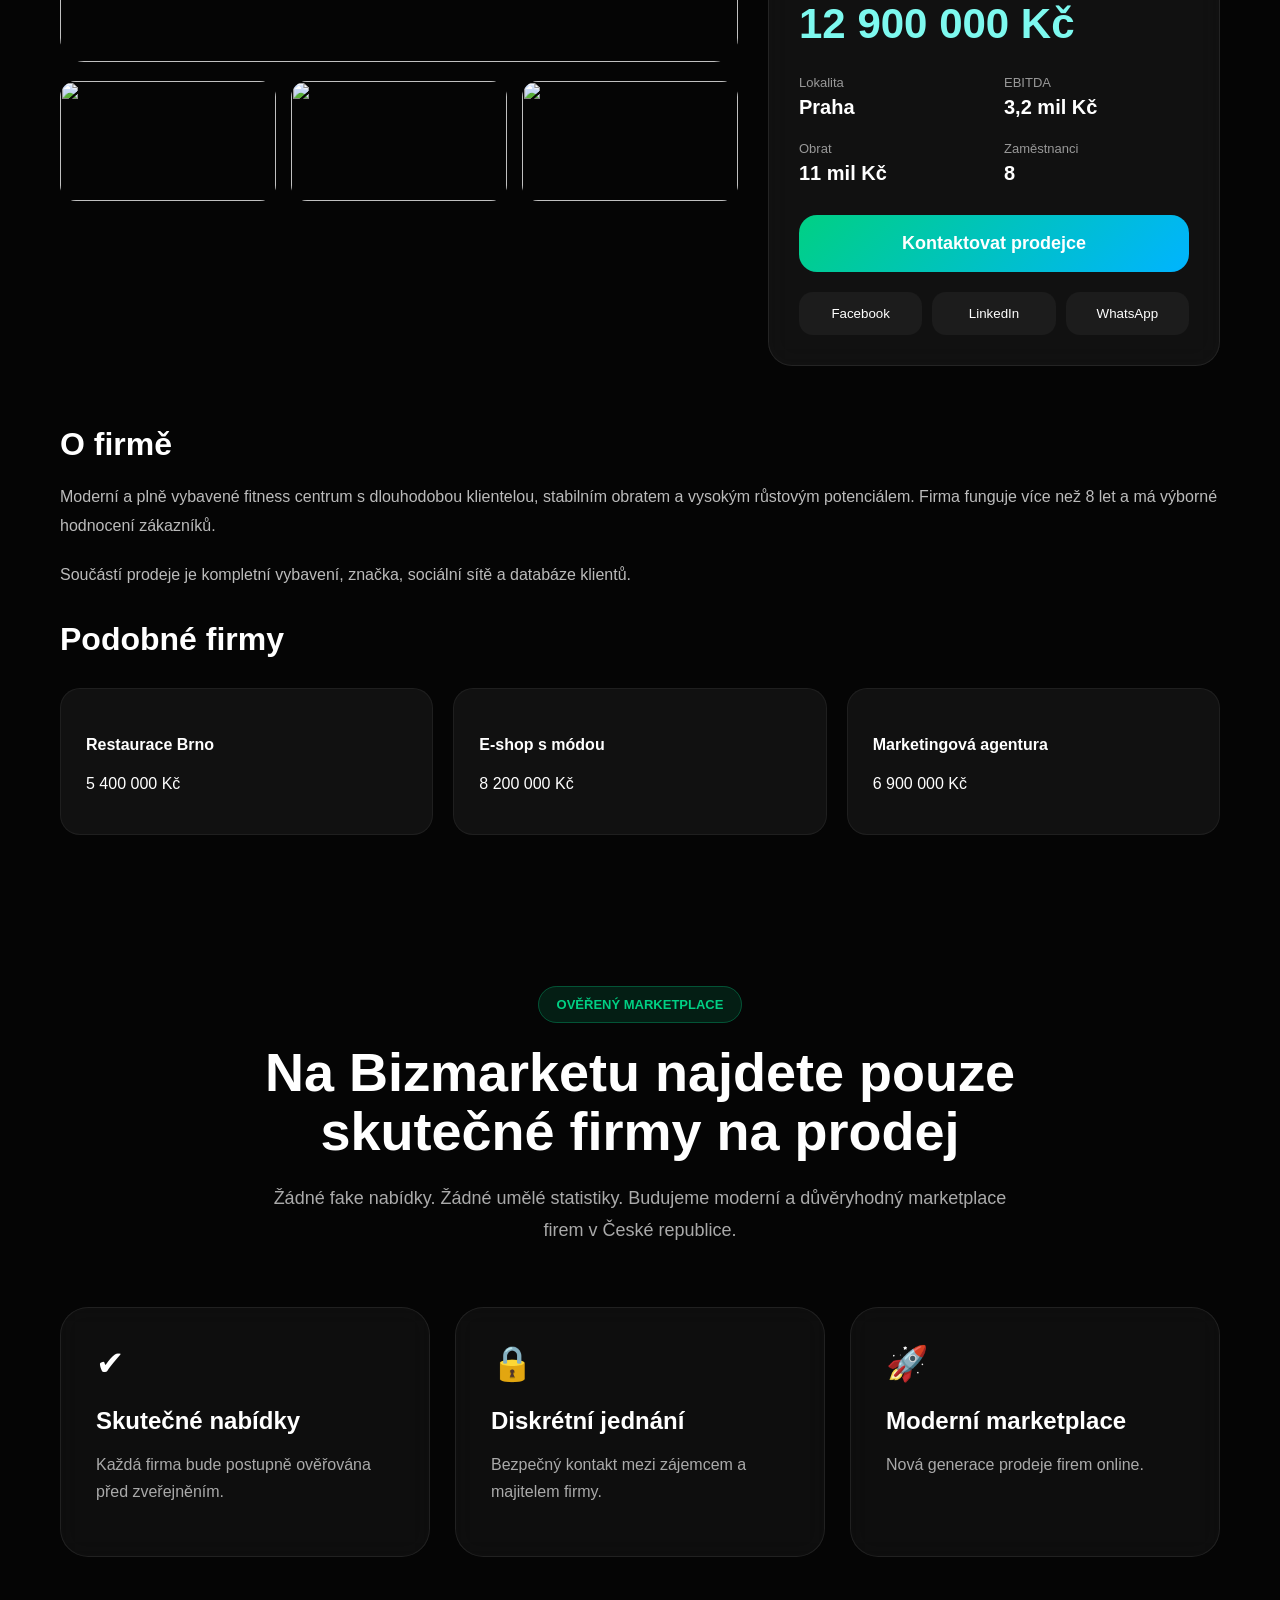
==== commit 1c18d42c: "Update index.html" ====
--- a/index.html
+++ b/index.html
@@ -439,4 +439,133 @@
   }
 }
 </style>
+  <section class="trust-section">
+
+  <div class="trust-header">
+    <span class="trust-badge">OVĚŘENÝ MARKETPLACE</span>
+
+    <h2>
+      Na Bizmarketu najdete pouze skutečné firmy na prodej
+    </h2>
+
+    <p>
+      Žádné fake nabídky. Žádné umělé statistiky.
+      Budujeme moderní a důvěryhodný marketplace firem v České republice.
+    </p>
+  </div>
+
+  <div class="trust-grid">
+
+    <div class="trust-card">
+      <div class="trust-icon">✔</div>
+      <h3>Skutečné nabídky</h3>
+      <p>
+        Každá firma bude postupně ověřována před zveřejněním.
+      </p>
+    </div>
+
+    <div class="trust-card">
+      <div class="trust-icon">🔒</div>
+      <h3>Diskrétní jednání</h3>
+      <p>
+        Bezpečný kontakt mezi zájemcem a majitelem firmy.
+      </p>
+    </div>
+
+    <div class="trust-card">
+      <div class="trust-icon">🚀</div>
+      <h3>Moderní marketplace</h3>
+      <p>
+        Nová generace prodeje firem online.
+      </p>
+    </div>
+
+  </div>
+
+</section>
+
+<style>
+.trust-section{
+  max-width:1200px;
+  margin:120px auto;
+  padding:20px;
+}
+
+.trust-header{
+  text-align:center;
+  margin-bottom:60px;
+}
+
+.trust-badge{
+  background:rgba(0,208,132,0.12);
+  color:#00d084;
+  padding:10px 18px;
+  border-radius:999px;
+  font-size:13px;
+  font-weight:700;
+  border:1px solid rgba(0,208,132,0.3);
+}
+
+.trust-header h2{
+  font-size:54px;
+  max-width:850px;
+  margin:30px auto 20px;
+  line-height:1.1;
+}
+
+.trust-header p{
+  color:#aaa;
+  max-width:760px;
+  margin:auto;
+  line-height:1.8;
+  font-size:18px;
+}
+
+.trust-grid{
+  display:grid;
+  grid-template-columns:repeat(3,1fr);
+  gap:25px;
+}
+
+.trust-card{
+  background:rgba(255,255,255,0.04);
+  border:1px solid rgba(255,255,255,0.08);
+  border-radius:28px;
+  padding:35px;
+  backdrop-filter:blur(12px);
+  transition:0.3s;
+}
+
+.trust-card:hover{
+  transform:translateY(-8px);
+  border-color:rgba(0,208,132,0.4);
+}
+
+.trust-icon{
+  font-size:34px;
+  margin-bottom:20px;
+}
+
+.trust-card h3{
+  font-size:24px;
+  margin-bottom:14px;
+}
+
+.trust-card p{
+  color:#aaa;
+  line-height:1.7;
+}
+
+@media(max-width:900px){
+
+  .trust-grid{
+    grid-template-columns:1fr;
+  }
+
+  .trust-header h2{
+    font-size:38px;
+  }
+
+}
+</style>
 </body></html>
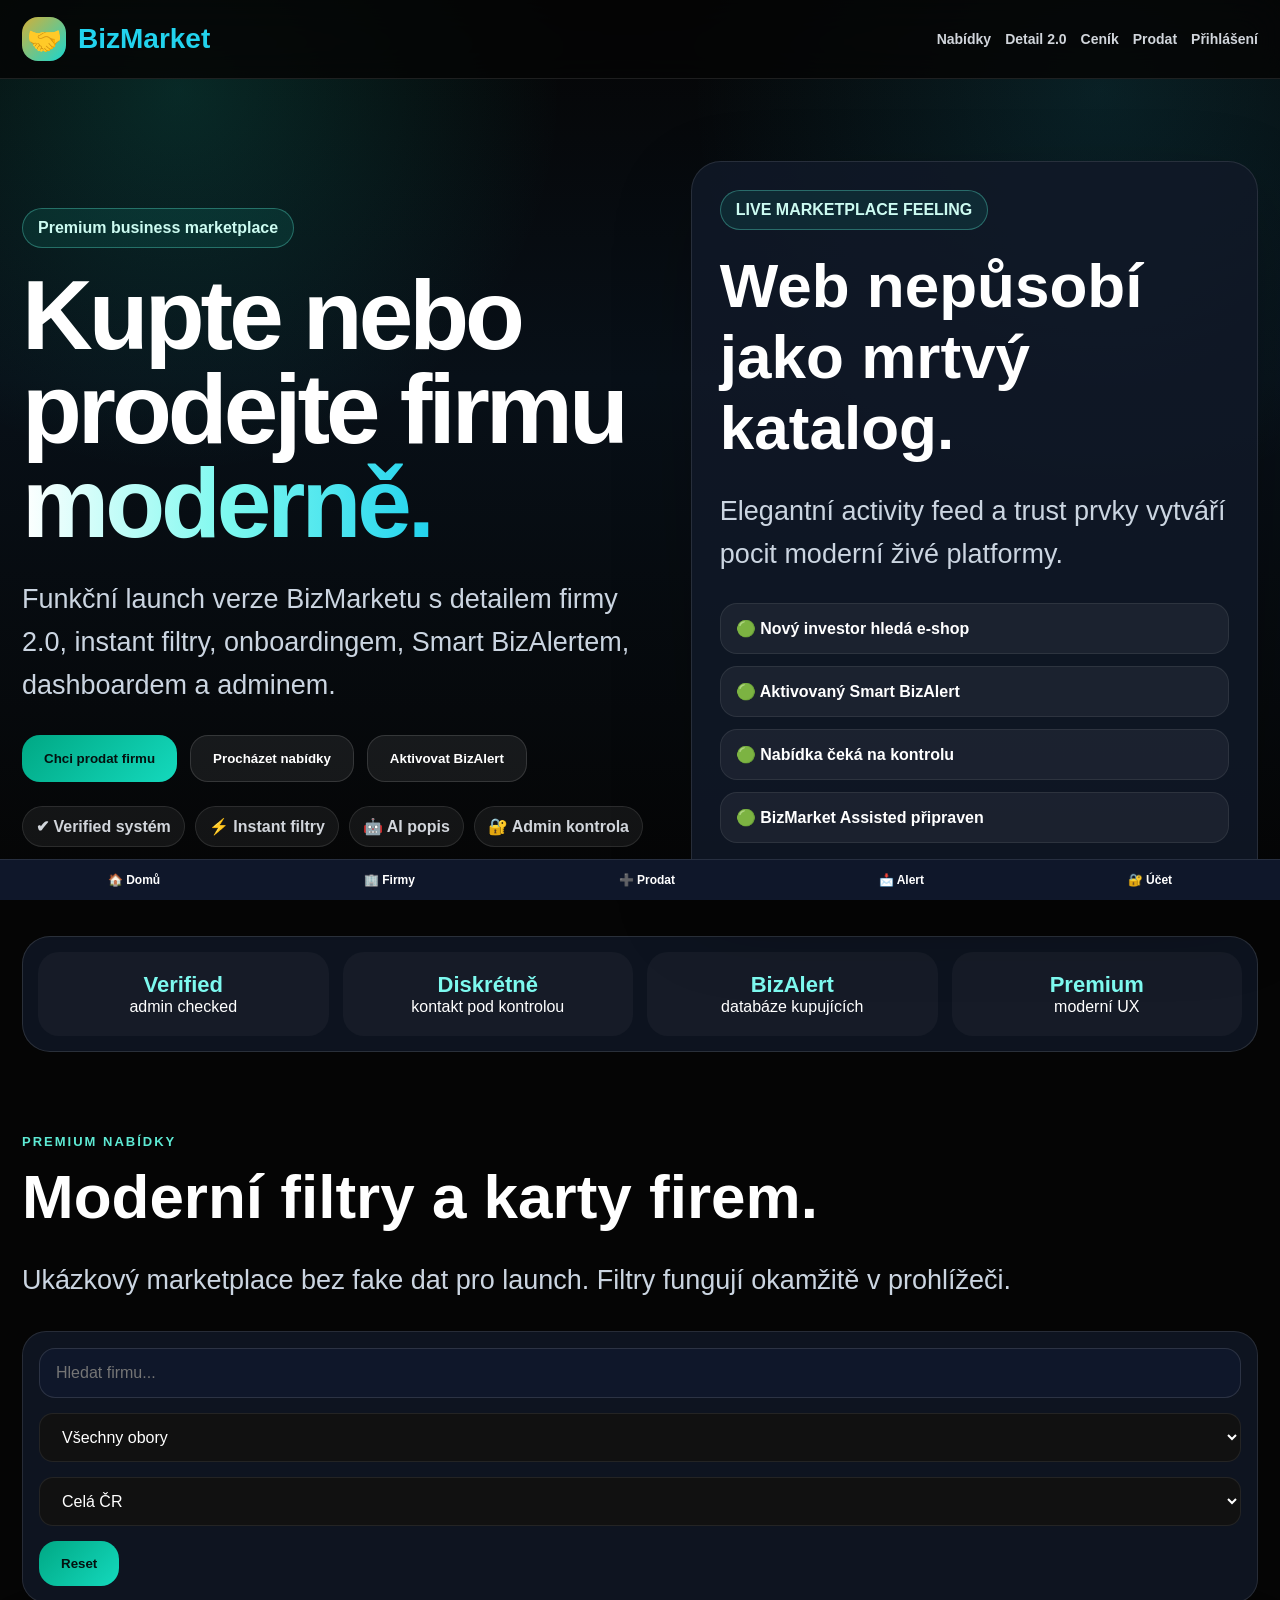
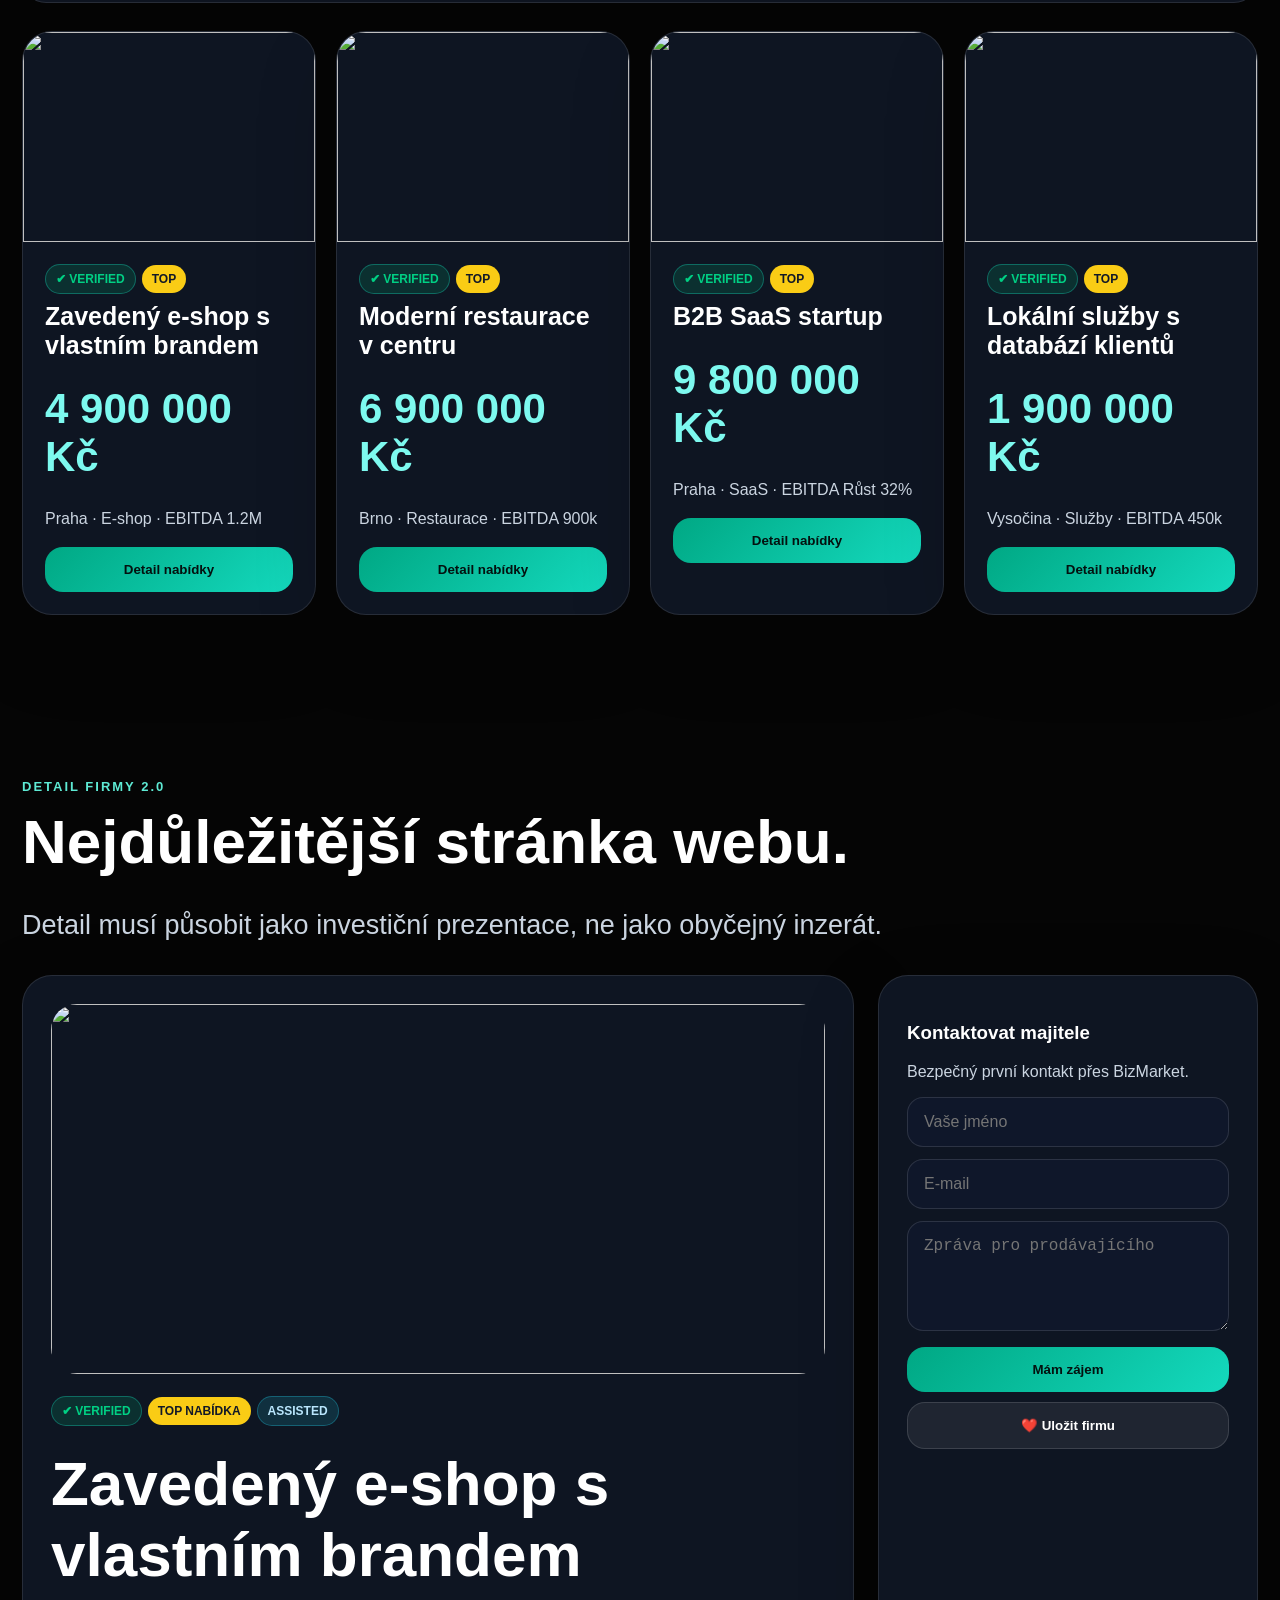
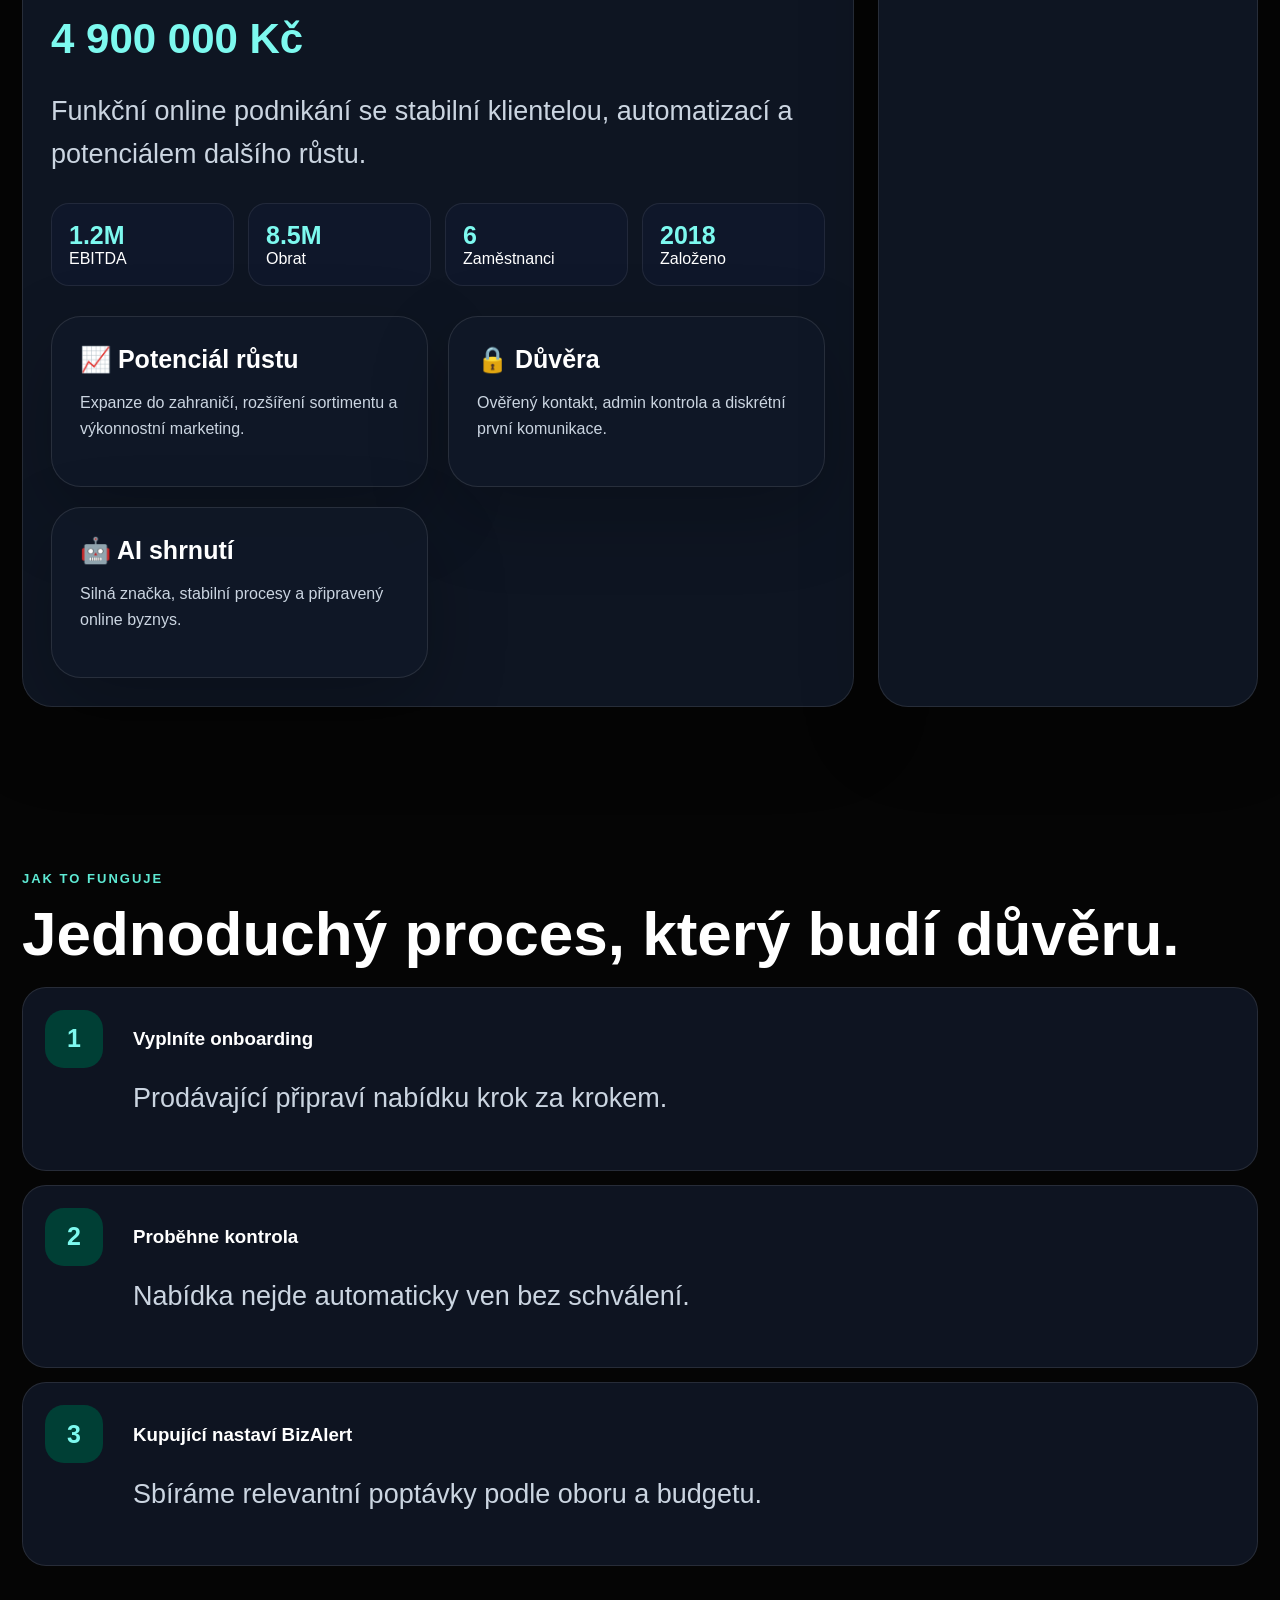
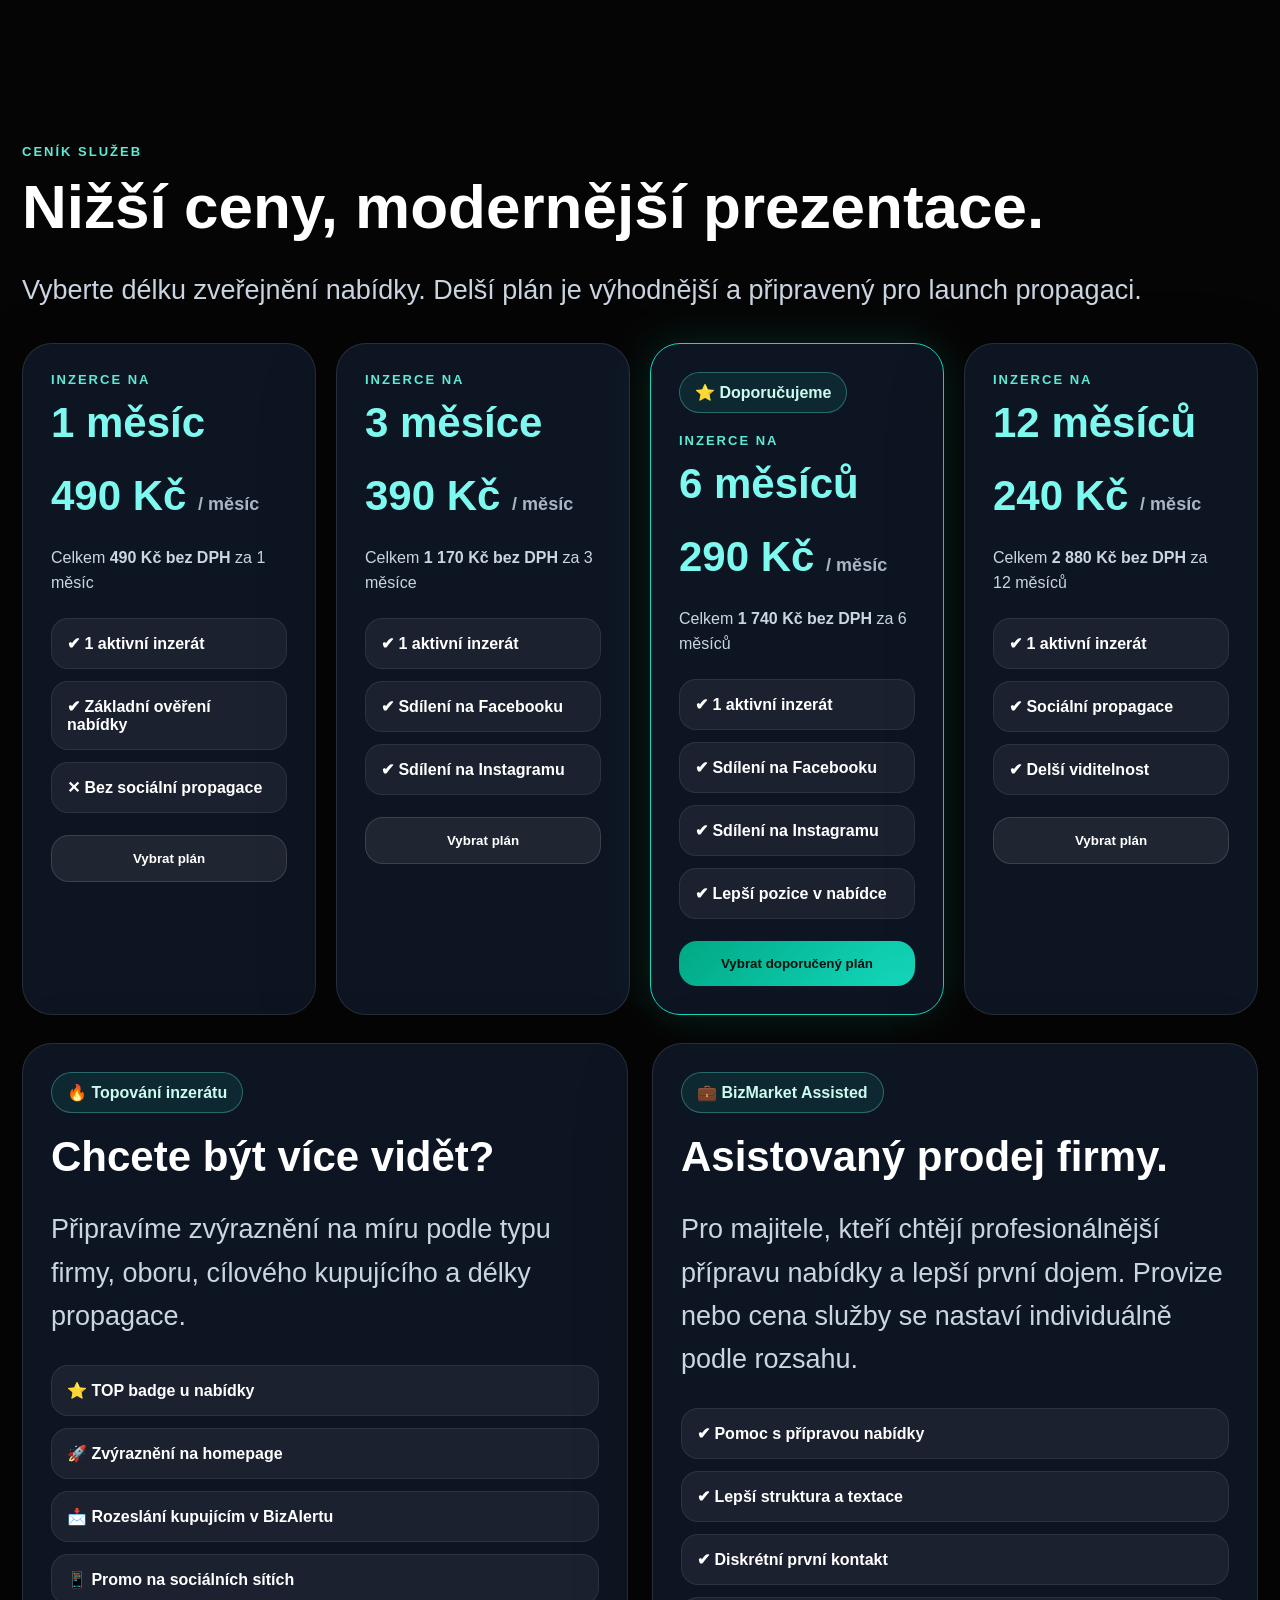
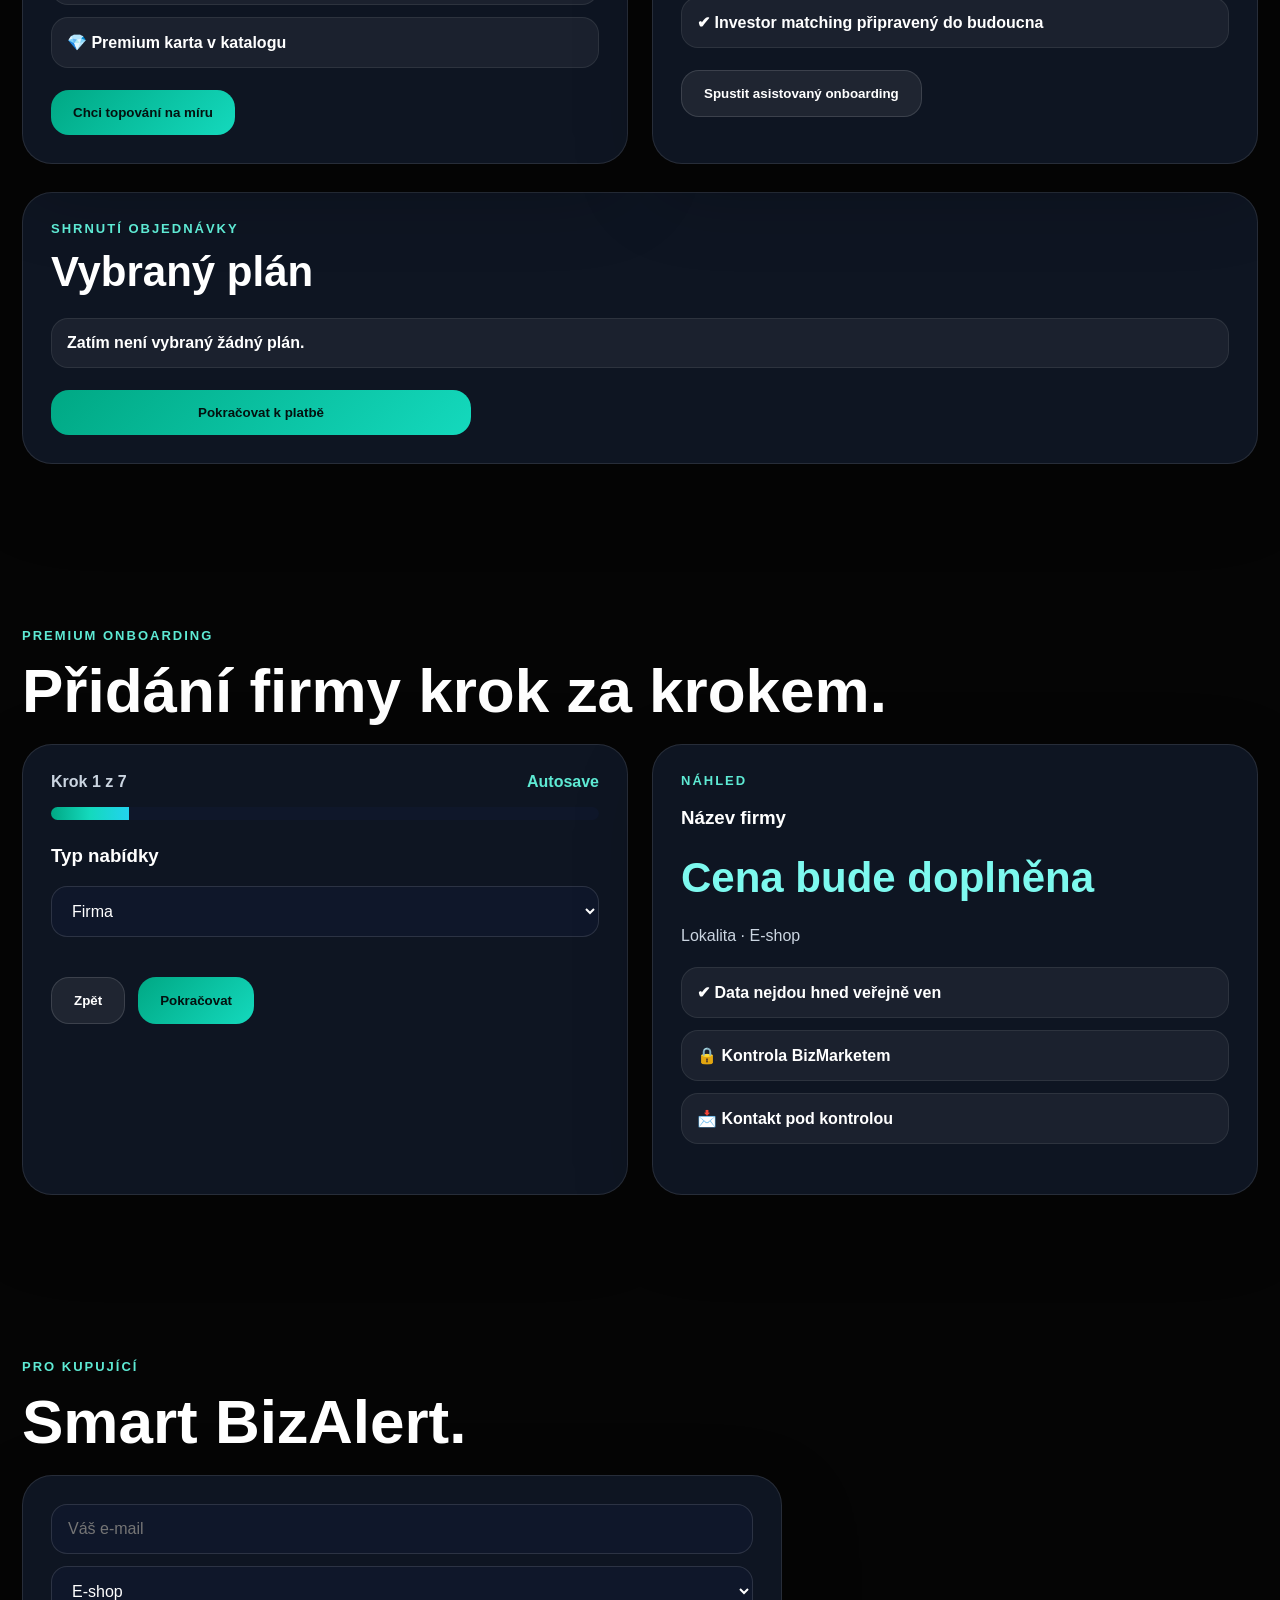
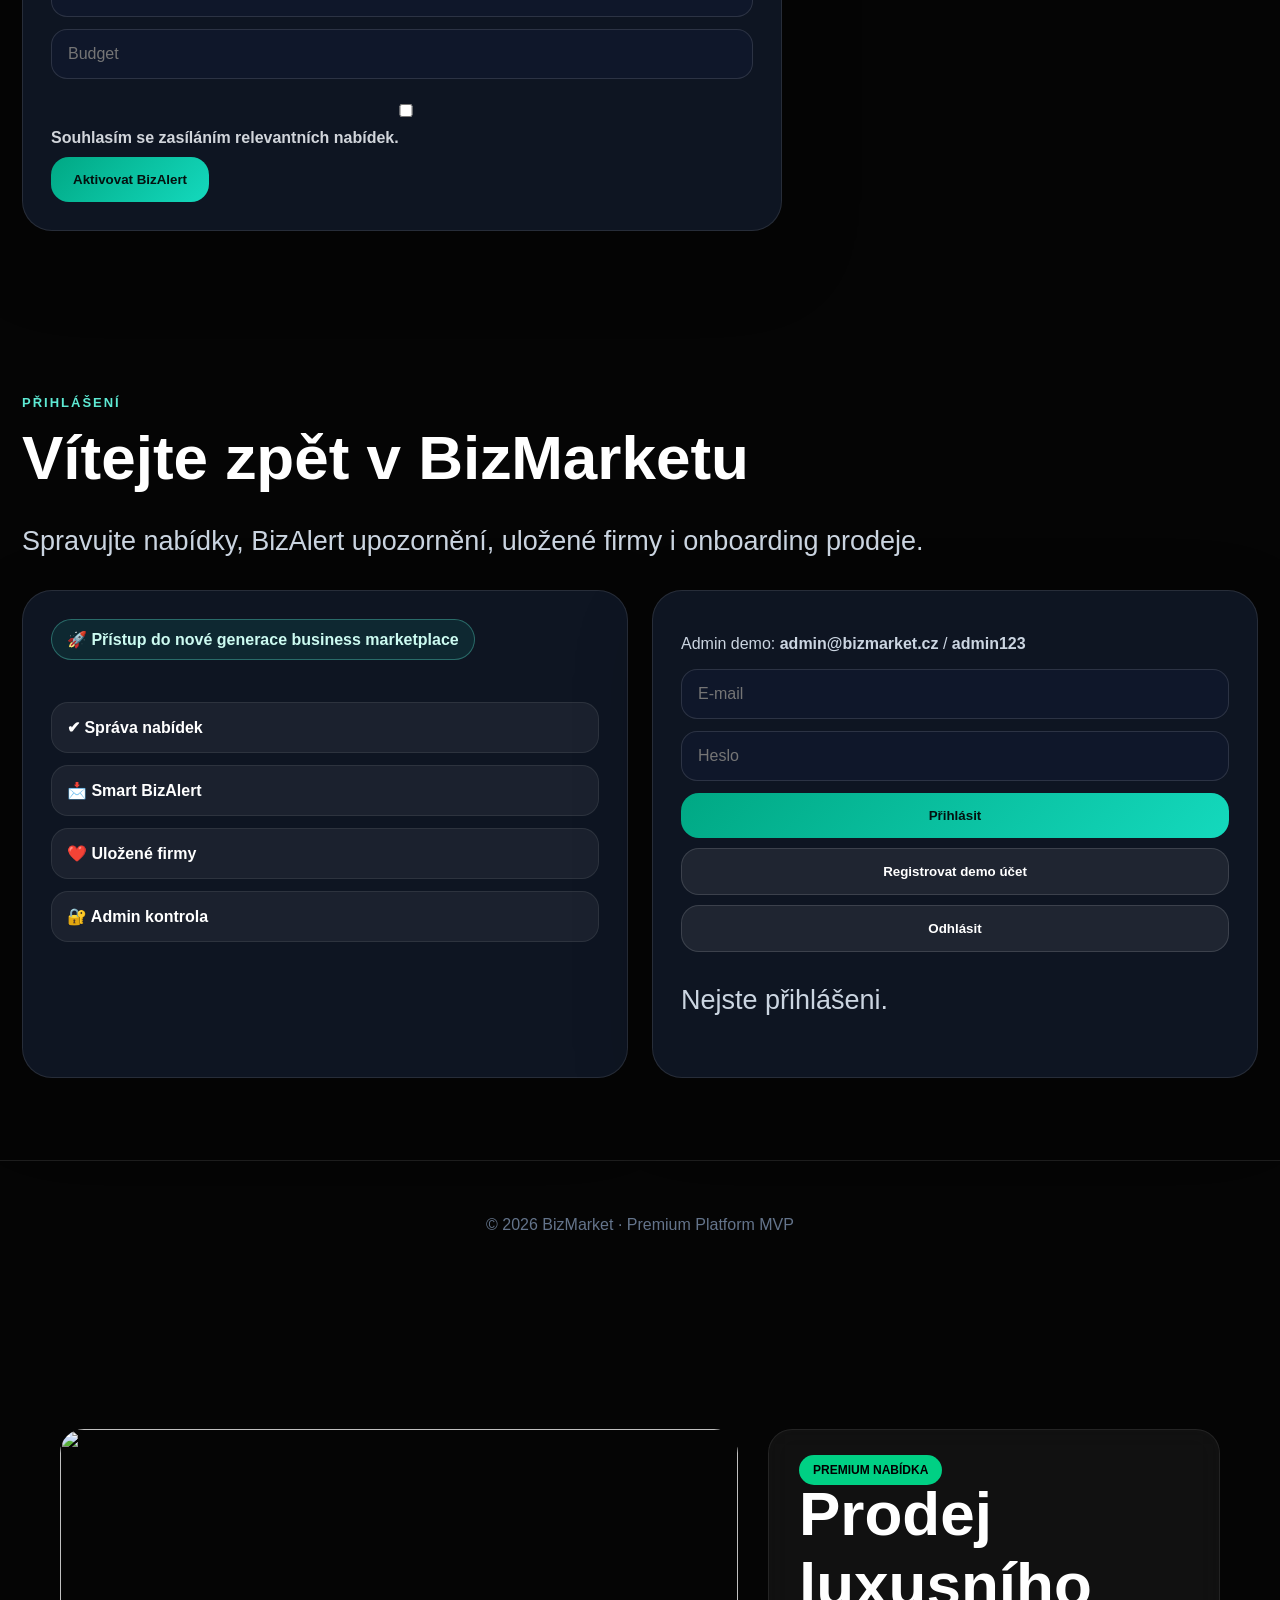
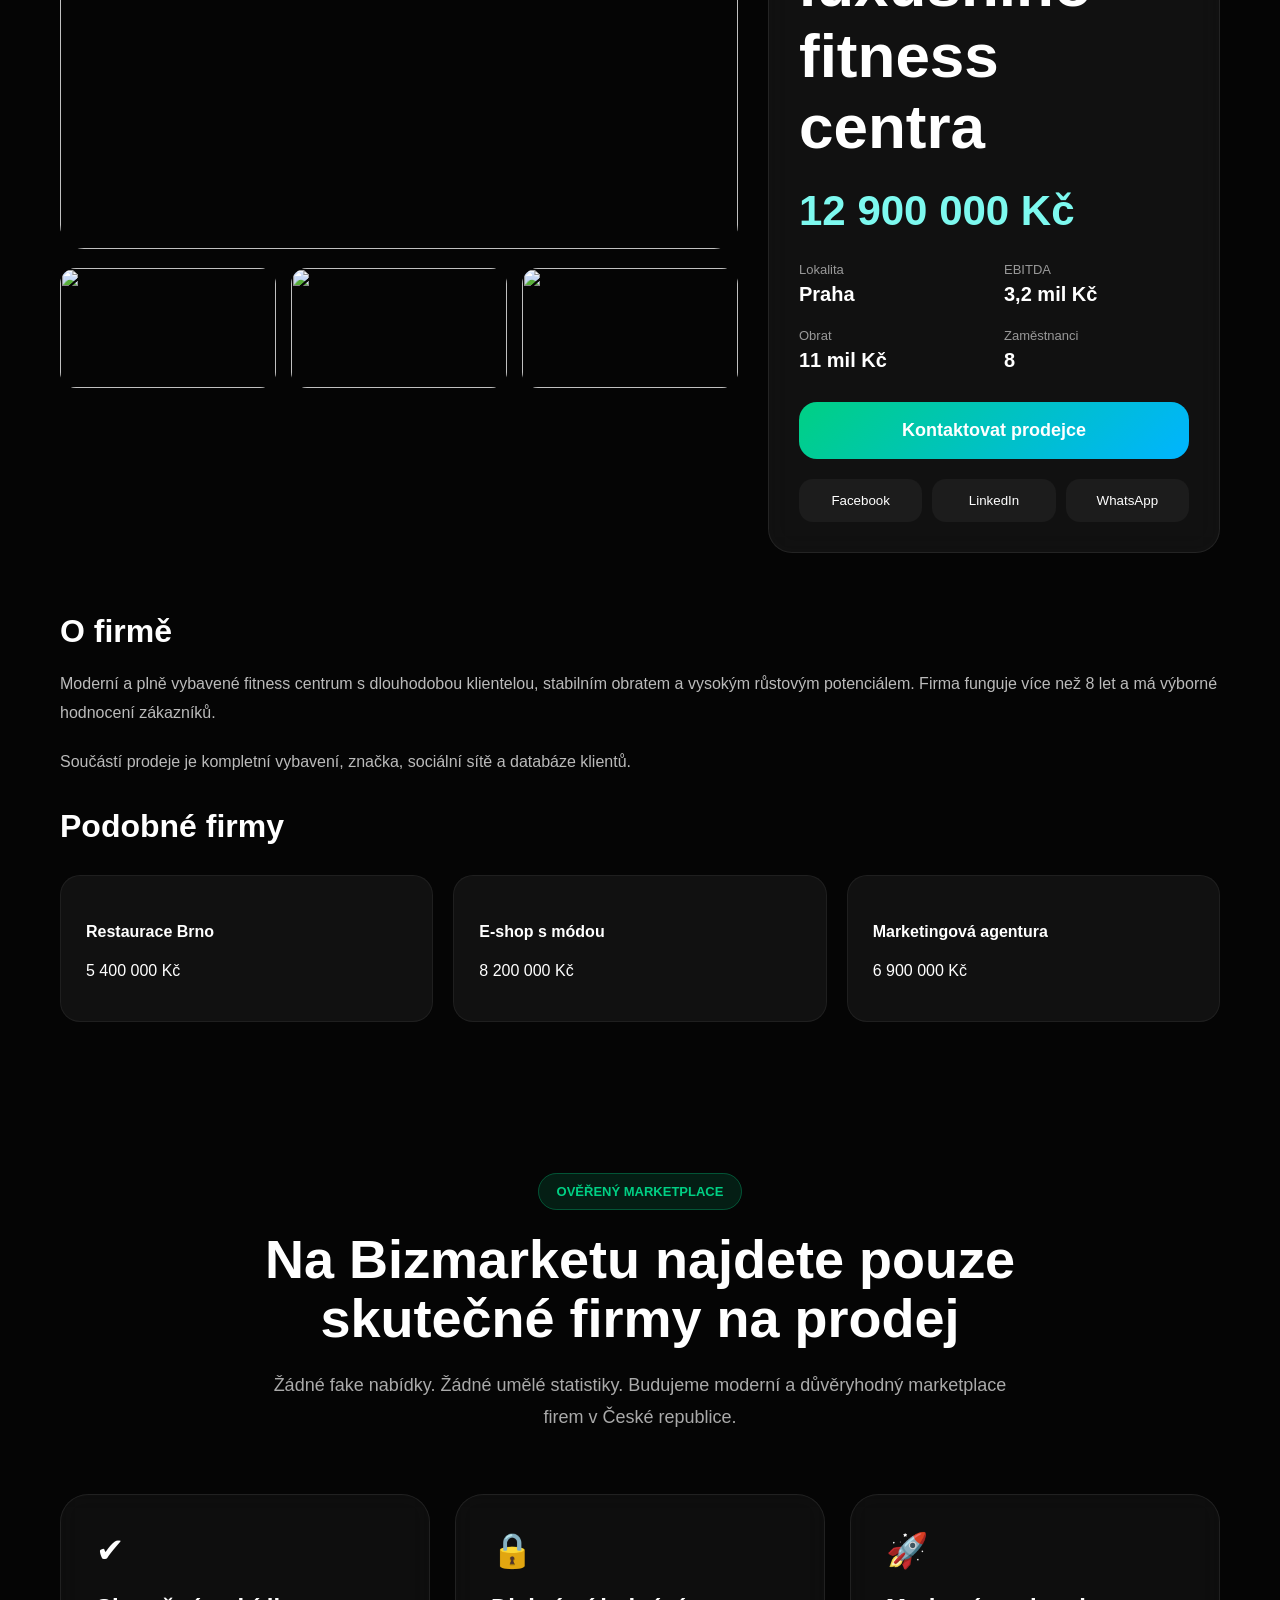
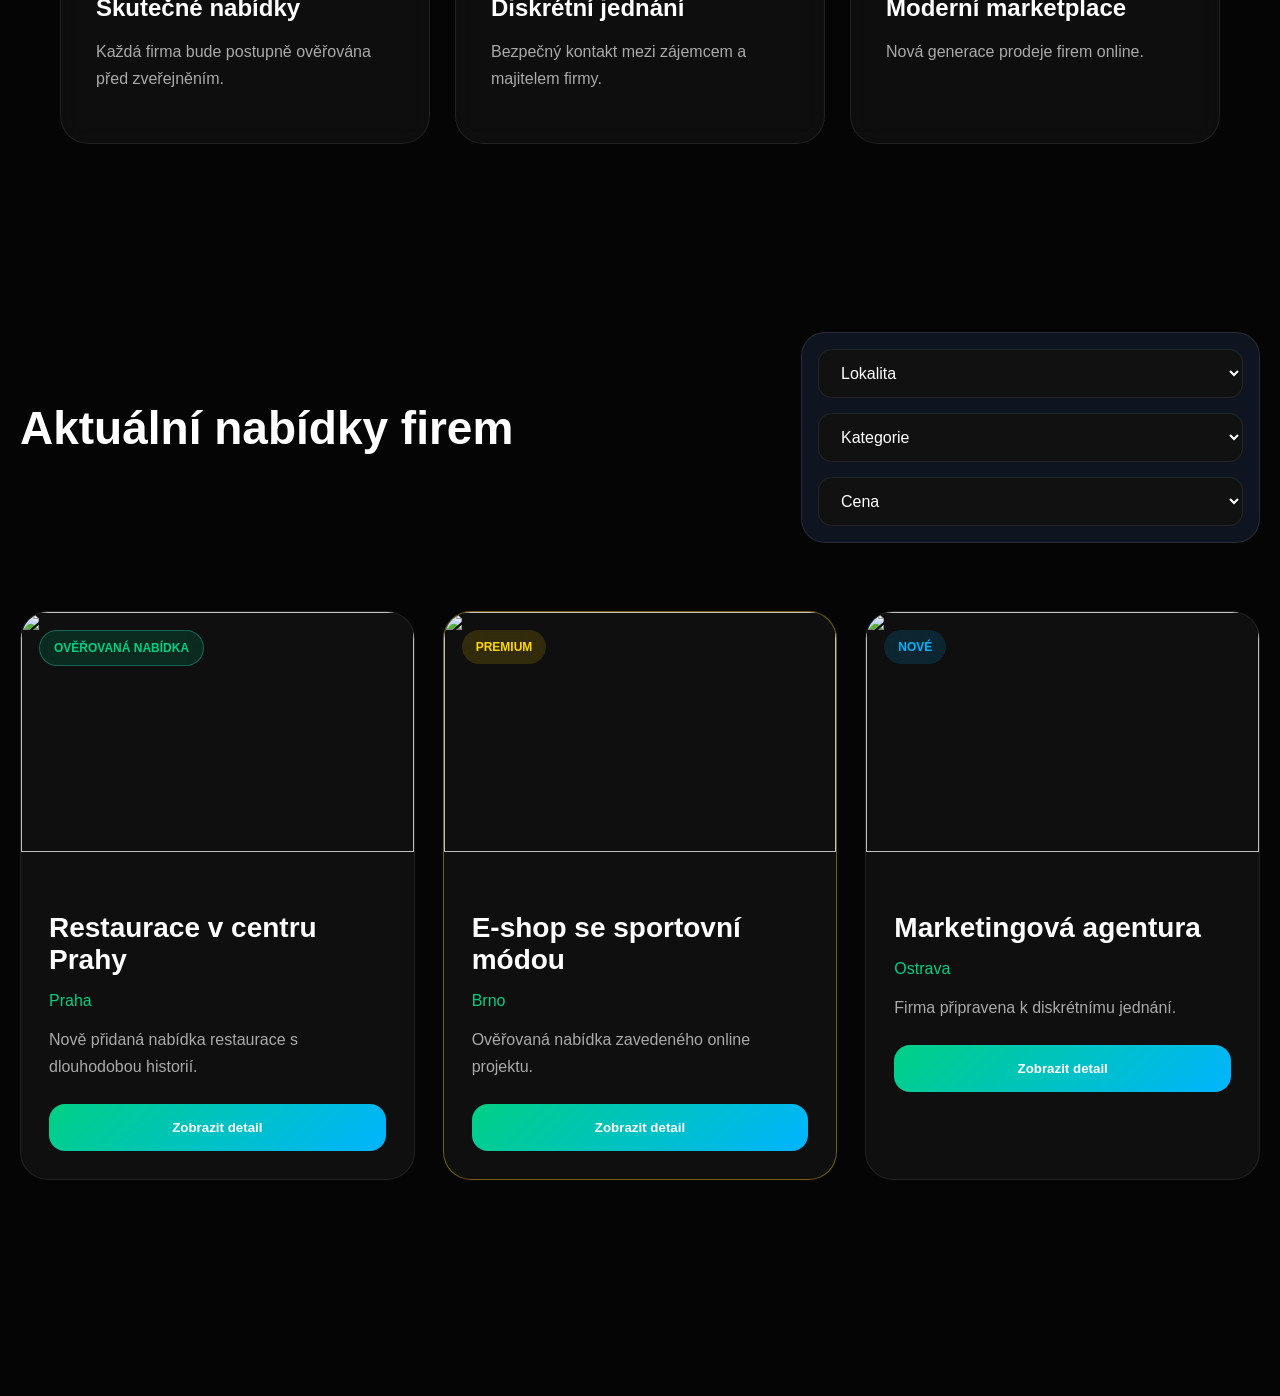
==== commit bb258c42: "Update index.html" ====
--- a/index.html
+++ b/index.html
@@ -568,4 +568,237 @@
 
 }
 </style>
+  <section class="marketplace-section">
+
+  <div class="marketplace-header">
+    <h2>Aktuální nabídky firem</h2>
+
+    <div class="filters">
+
+      <select>
+        <option>Lokalita</option>
+        <option>Praha</option>
+        <option>Brno</option>
+        <option>Ostrava</option>
+      </select>
+
+      <select>
+        <option>Kategorie</option>
+        <option>Restaurace</option>
+        <option>E-shop</option>
+        <option>Služby</option>
+      </select>
+
+      <select>
+        <option>Cena</option>
+        <option>Do 1 mil Kč</option>
+        <option>1–5 mil Kč</option>
+        <option>5+ mil Kč</option>
+      </select>
+
+    </div>
+  </div>
+
+  <div class="marketplace-grid">
+
+    <div class="market-card">
+      <span class="card-badge verified">
+        OVĚŘOVANÁ NABÍDKA
+      </span>
+
+      <img src="https://images.unsplash.com/photo-1517248135467-4c7edcad34c4?q=80&w=1200">
+
+      <div class="card-content">
+        <h3>Restaurace v centru Prahy</h3>
+
+        <p class="card-location">Praha</p>
+
+        <p class="card-description">
+          Nově přidaná nabídka restaurace s dlouhodobou historií.
+        </p>
+
+        <button>Zobrazit detail</button>
+      </div>
+    </div>
+
+    <div class="market-card premium">
+      <span class="card-badge premium-b">
+        PREMIUM
+      </span>
+
+      <img src="https://images.unsplash.com/photo-1520607162513-77705c0f0d4a?q=80&w=1200">
+
+      <div class="card-content">
+        <h3>E-shop se sportovní módou</h3>
+
+        <p class="card-location">Brno</p>
+
+        <p class="card-description">
+          Ověřovaná nabídka zavedeného online projektu.
+        </p>
+
+        <button>Zobrazit detail</button>
+      </div>
+    </div>
+
+    <div class="market-card">
+      <span class="card-badge new-b">
+        NOVÉ
+      </span>
+
+      <img src="https://images.unsplash.com/photo-1552664730-d307ca884978?q=80&w=1200">
+
+      <div class="card-content">
+        <h3>Marketingová agentura</h3>
+
+        <p class="card-location">Ostrava</p>
+
+        <p class="card-description">
+          Firma připravena k diskrétnímu jednání.
+        </p>
+
+        <button>Zobrazit detail</button>
+      </div>
+    </div>
+
+  </div>
+
+</section>
+
+<style>
+
+.marketplace-section{
+  max-width:1300px;
+  margin:120px auto;
+  padding:20px;
+}
+
+.marketplace-header{
+  display:flex;
+  justify-content:space-between;
+  align-items:center;
+  margin-bottom:40px;
+  gap:20px;
+  flex-wrap:wrap;
+}
+
+.marketplace-header h2{
+  font-size:46px;
+}
+
+.filters{
+  display:flex;
+  gap:15px;
+  flex-wrap:wrap;
+}
+
+.filters select{
+  background:#111;
+  color:white;
+  border:1px solid rgba(255,255,255,0.08);
+  padding:14px 18px;
+  border-radius:14px;
+}
+
+.marketplace-grid{
+  display:grid;
+  grid-template-columns:repeat(3,1fr);
+  gap:28px;
+}
+
+.market-card{
+  background:#0f0f0f;
+  border-radius:28px;
+  overflow:hidden;
+  border:1px solid rgba(255,255,255,0.08);
+  transition:0.35s;
+  position:relative;
+}
+
+.market-card:hover{
+  transform:translateY(-10px);
+  border-color:rgba(0,208,132,0.5);
+  box-shadow:0 20px 50px rgba(0,208,132,0.12);
+}
+
+.market-card img{
+  width:100%;
+  height:240px;
+  object-fit:cover;
+}
+
+.card-content{
+  padding:28px;
+}
+
+.card-content h3{
+  font-size:28px;
+  margin-bottom:10px;
+}
+
+.card-location{
+  color:#00d084;
+  margin-bottom:16px;
+}
+
+.card-description{
+  color:#aaa;
+  line-height:1.7;
+  margin-bottom:24px;
+}
+
+.card-content button{
+  width:100%;
+  border:none;
+  padding:16px;
+  border-radius:16px;
+  background:linear-gradient(135deg,#00d084,#00b4ff);
+  color:white;
+  font-weight:700;
+  cursor:pointer;
+}
+
+.card-badge{
+  position:absolute;
+  top:18px;
+  left:18px;
+  z-index:5;
+  padding:10px 14px;
+  border-radius:999px;
+  font-size:12px;
+  font-weight:700;
+  backdrop-filter:blur(10px);
+}
+
+.verified{
+  background:rgba(0,208,132,0.15);
+  color:#00d084;
+}
+
+.premium-b{
+  background:rgba(255,215,0,0.15);
+  color:gold;
+}
+
+.new-b{
+  background:rgba(0,180,255,0.15);
+  color:#00b4ff;
+}
+
+.premium{
+  border-color:rgba(255,215,0,0.4);
+}
+
+@media(max-width:1000px){
+
+  .marketplace-grid{
+    grid-template-columns:1fr;
+  }
+
+  .marketplace-header h2{
+    font-size:34px;
+  }
+
+}
+</style>
 </body></html>
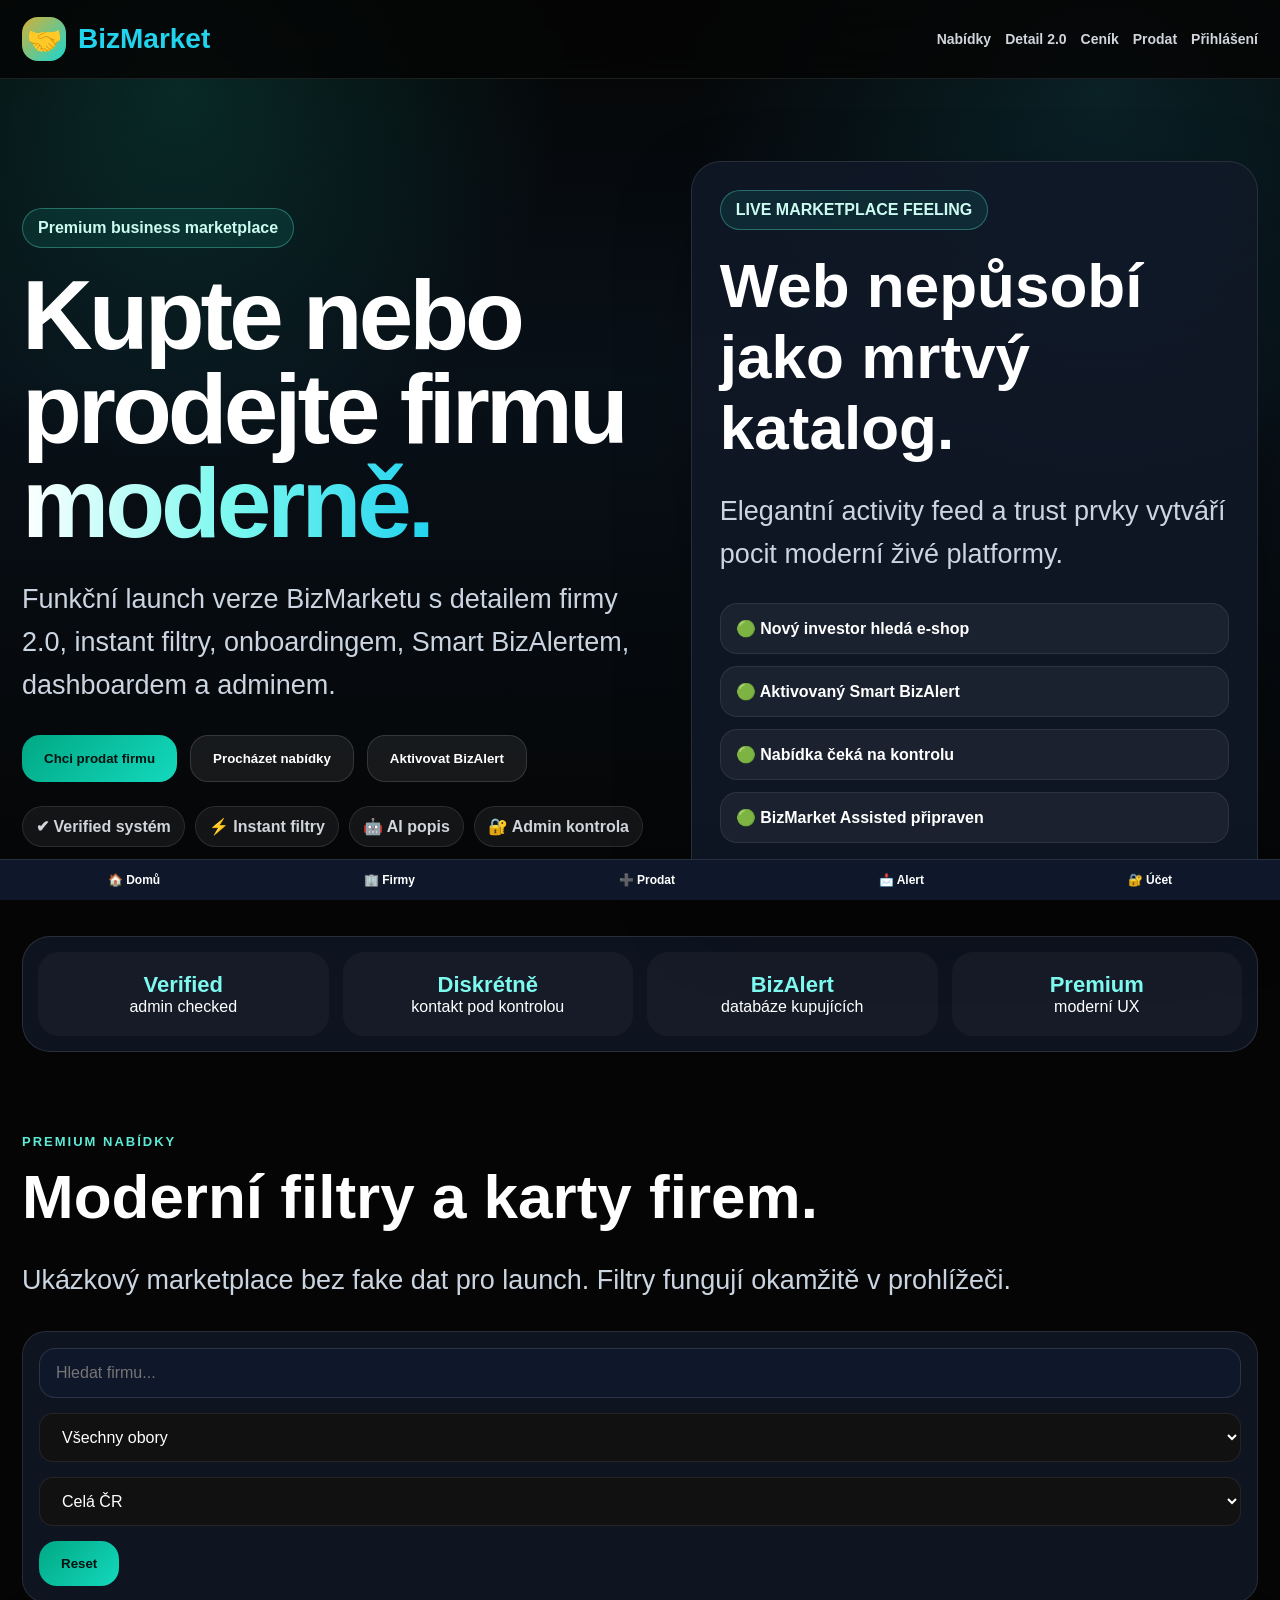
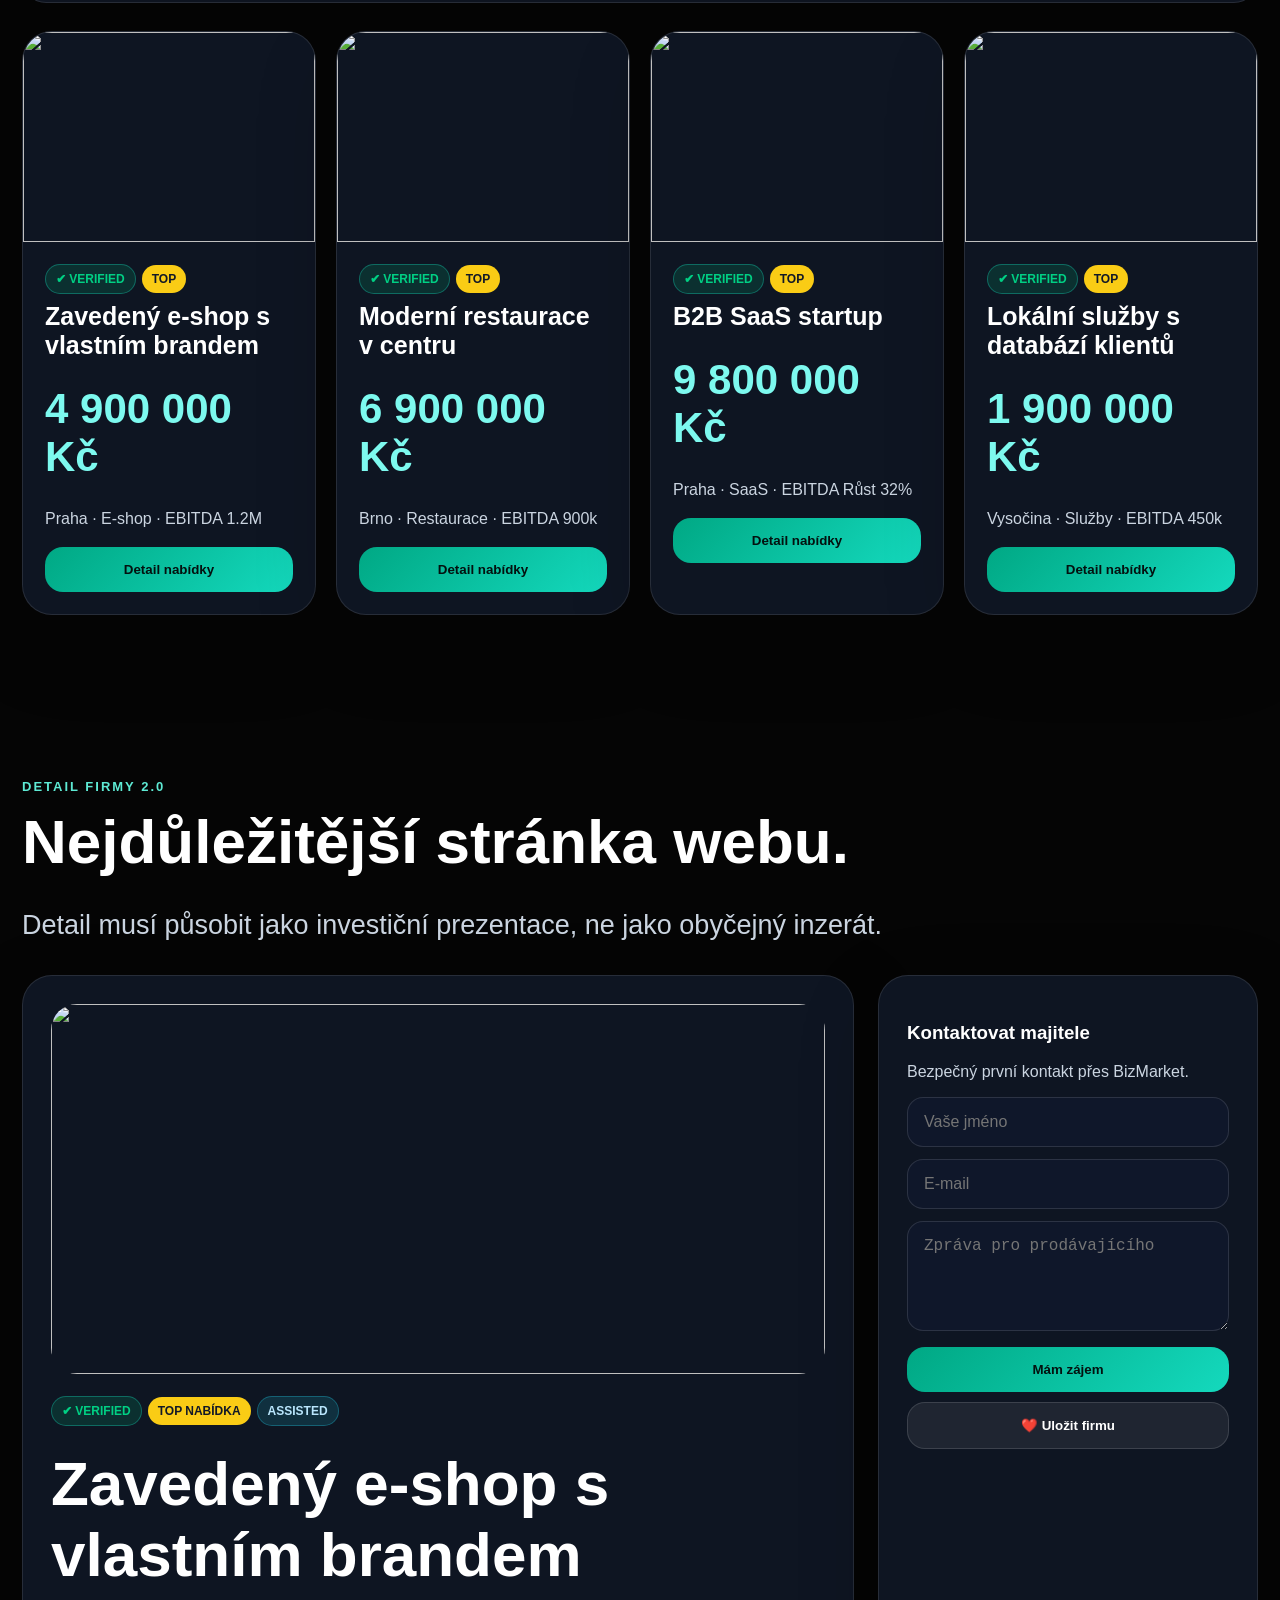
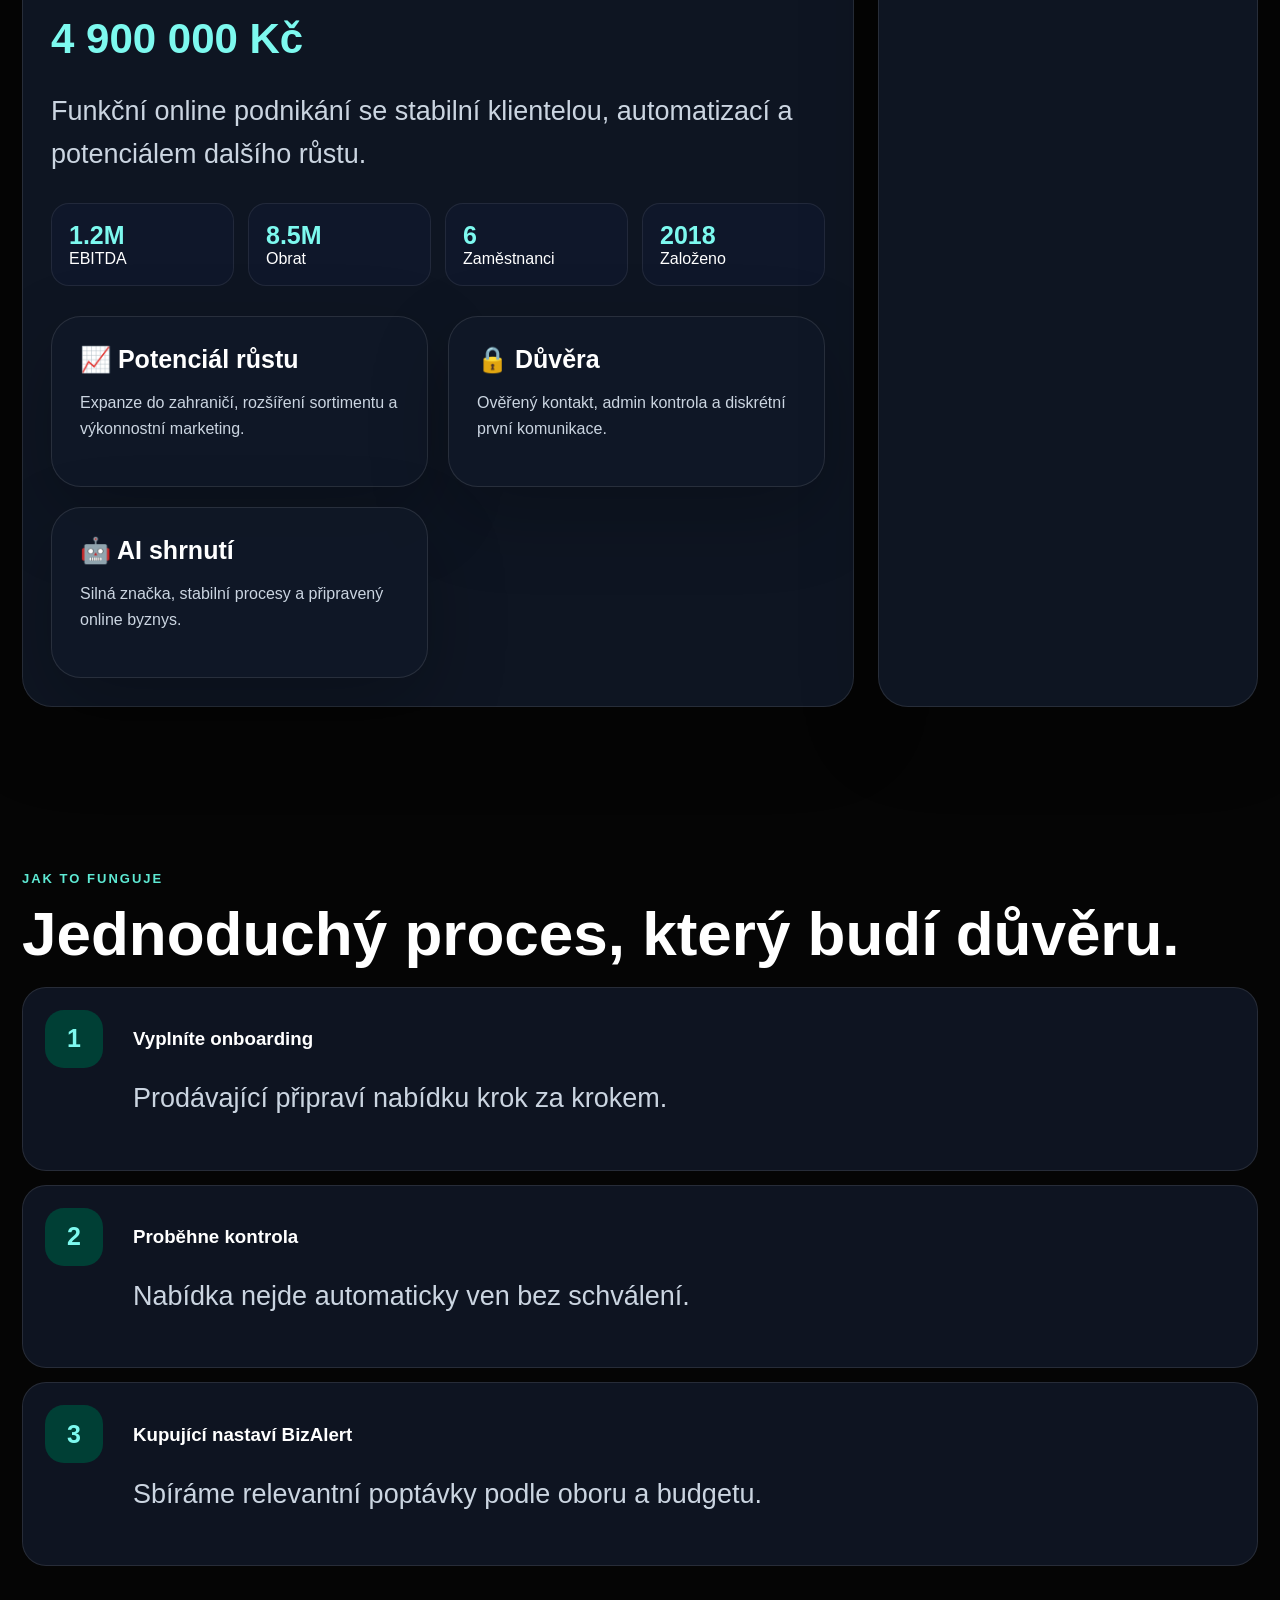
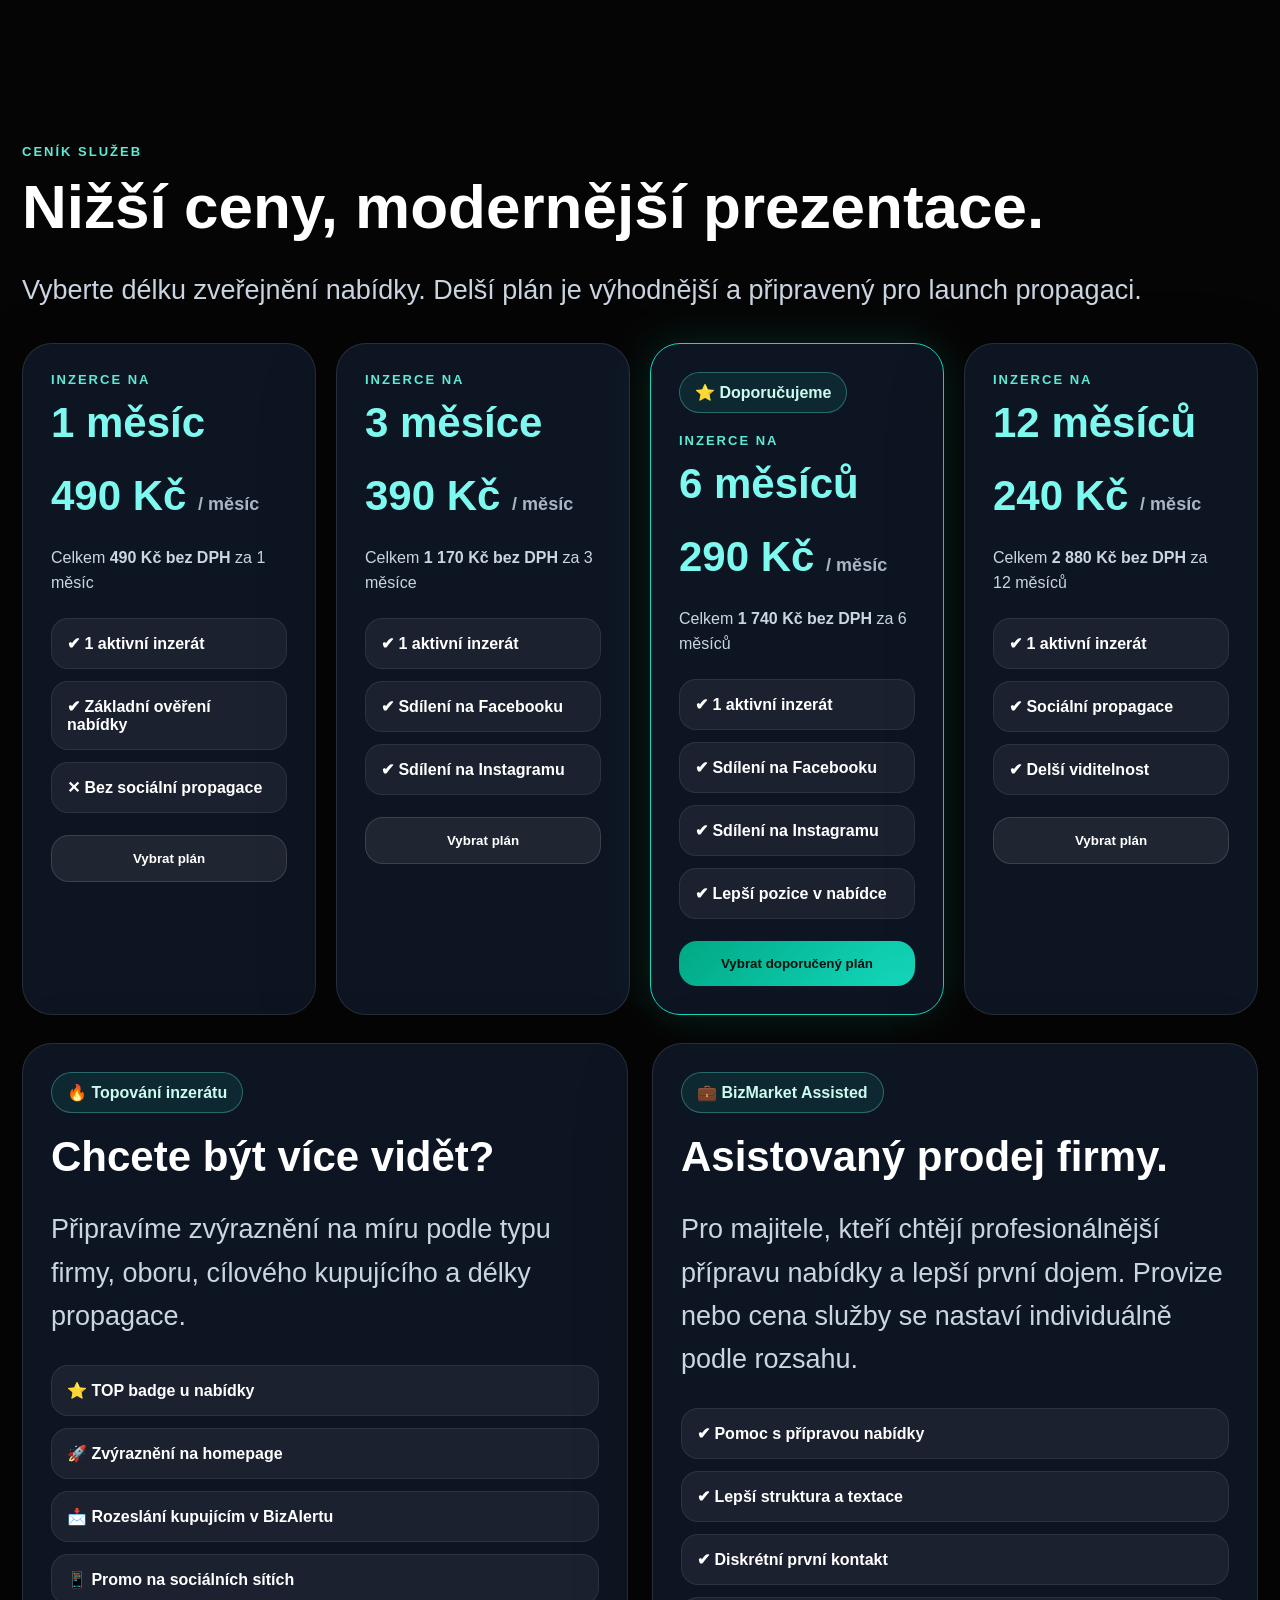
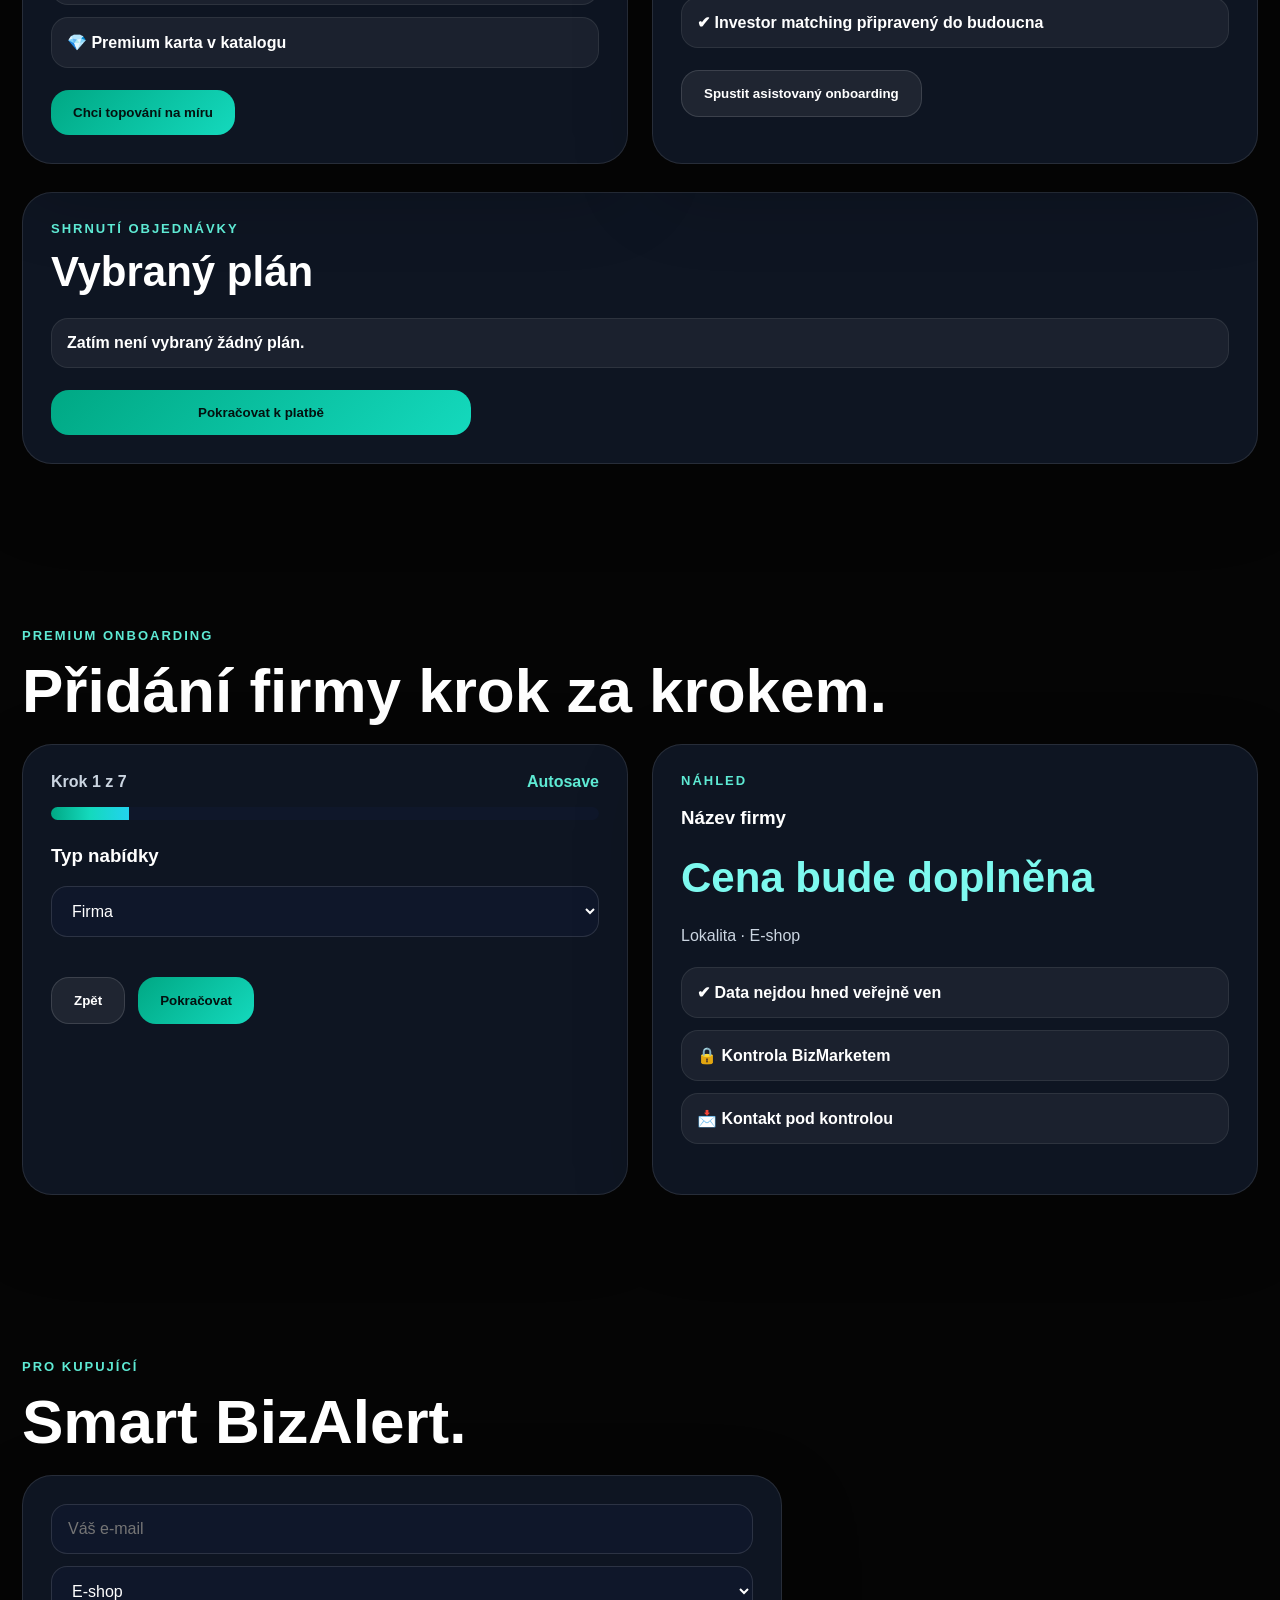
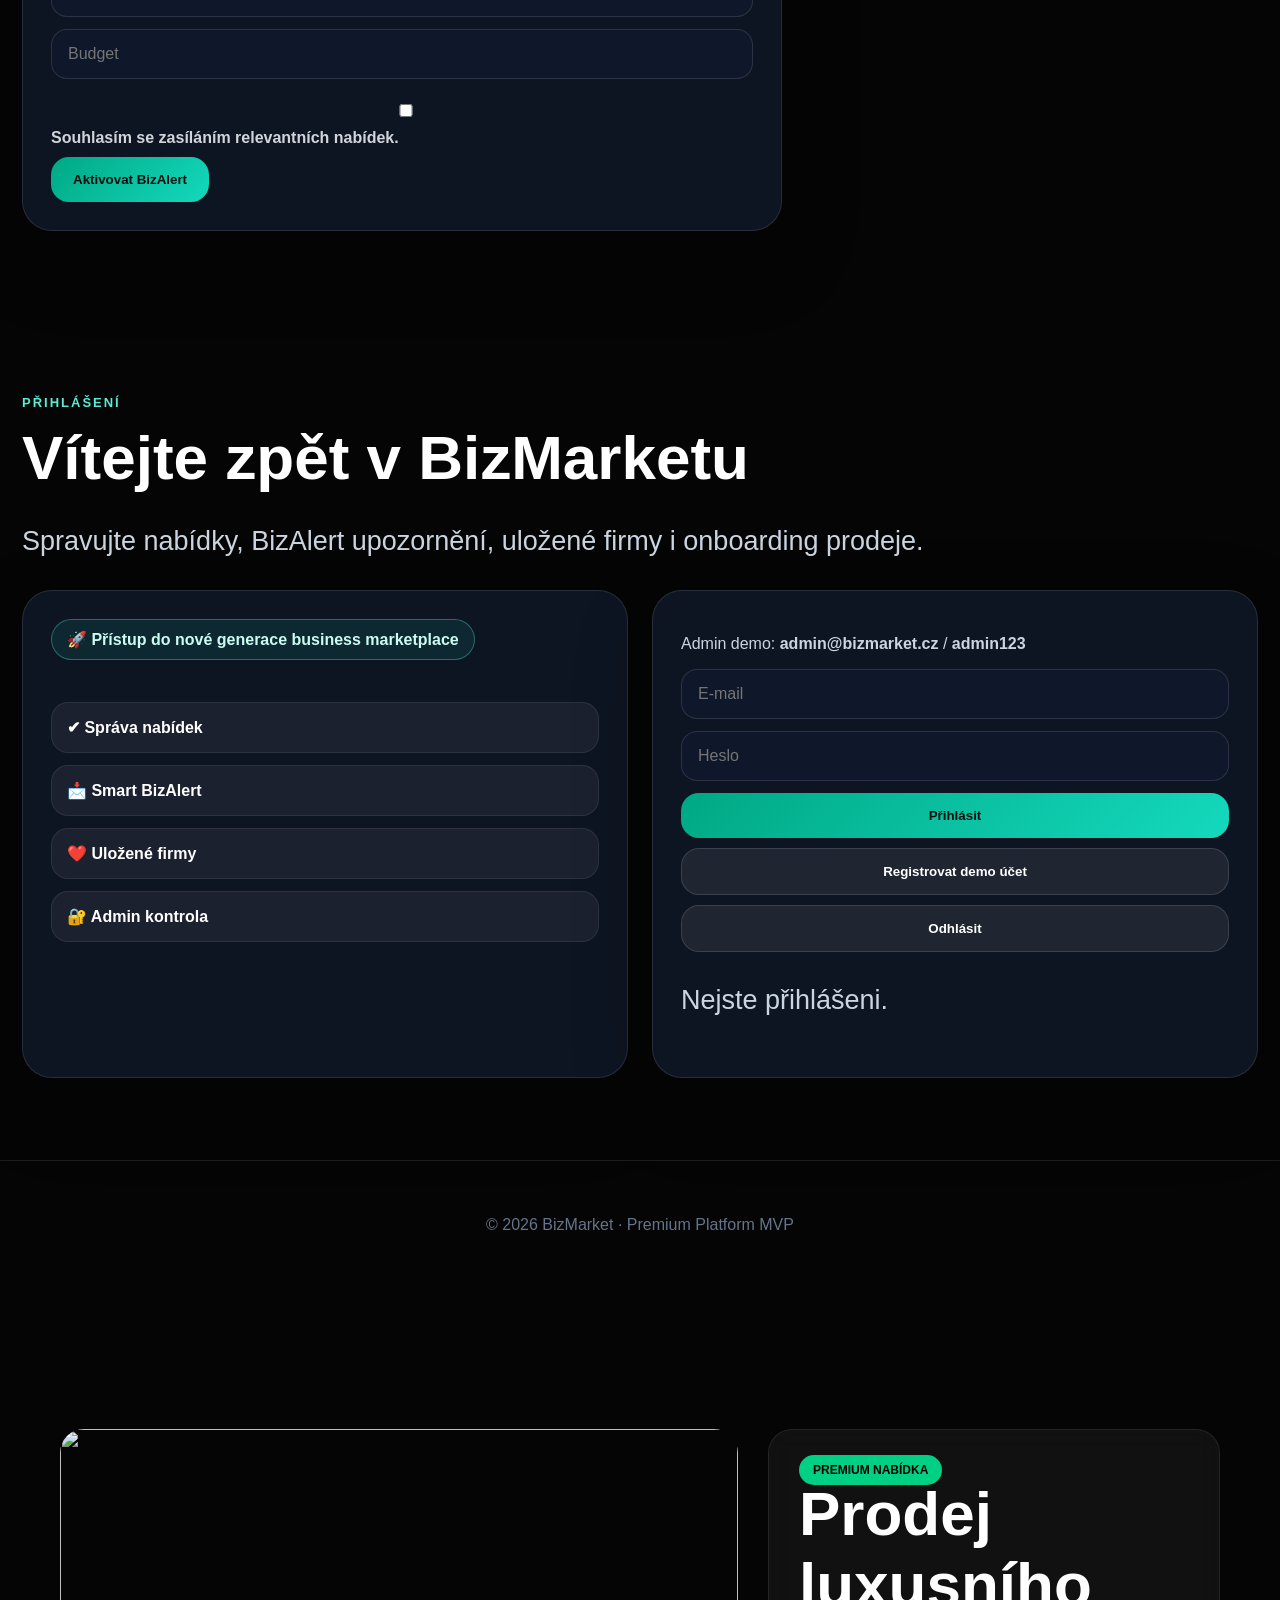
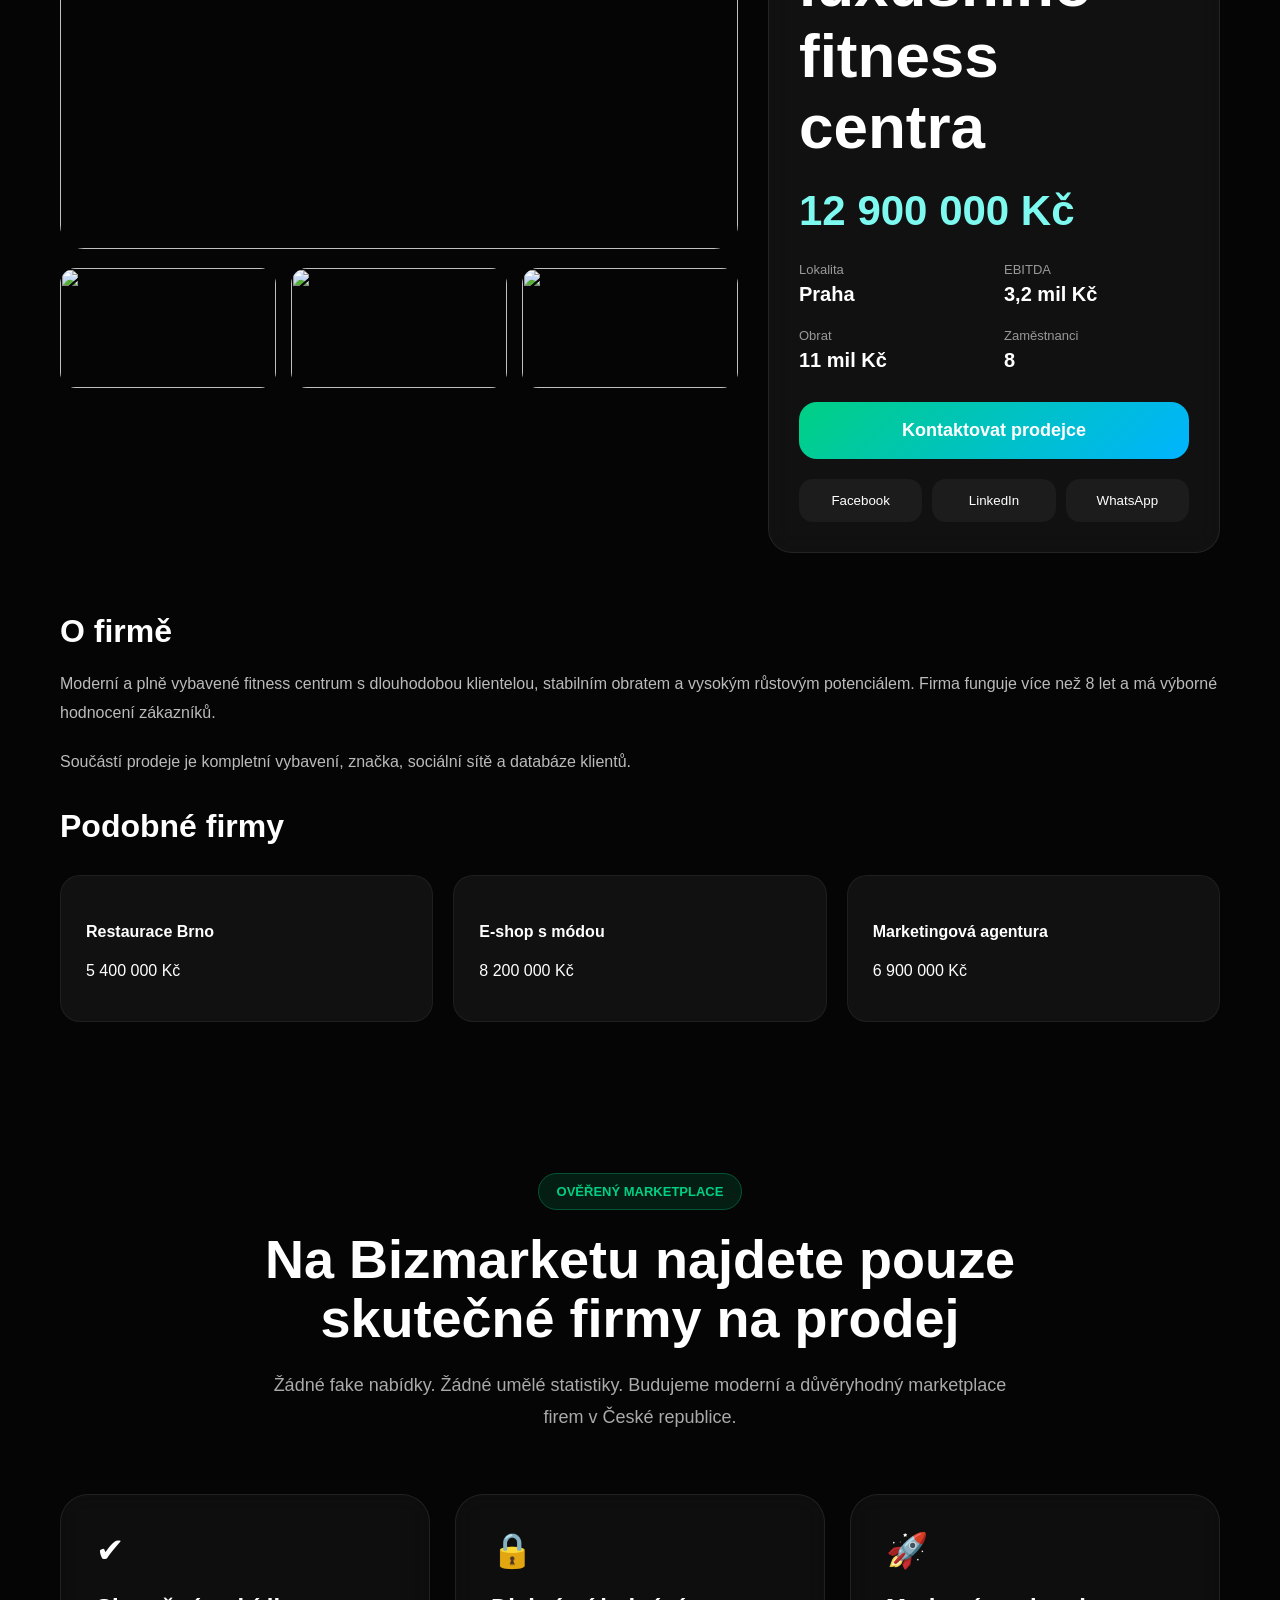
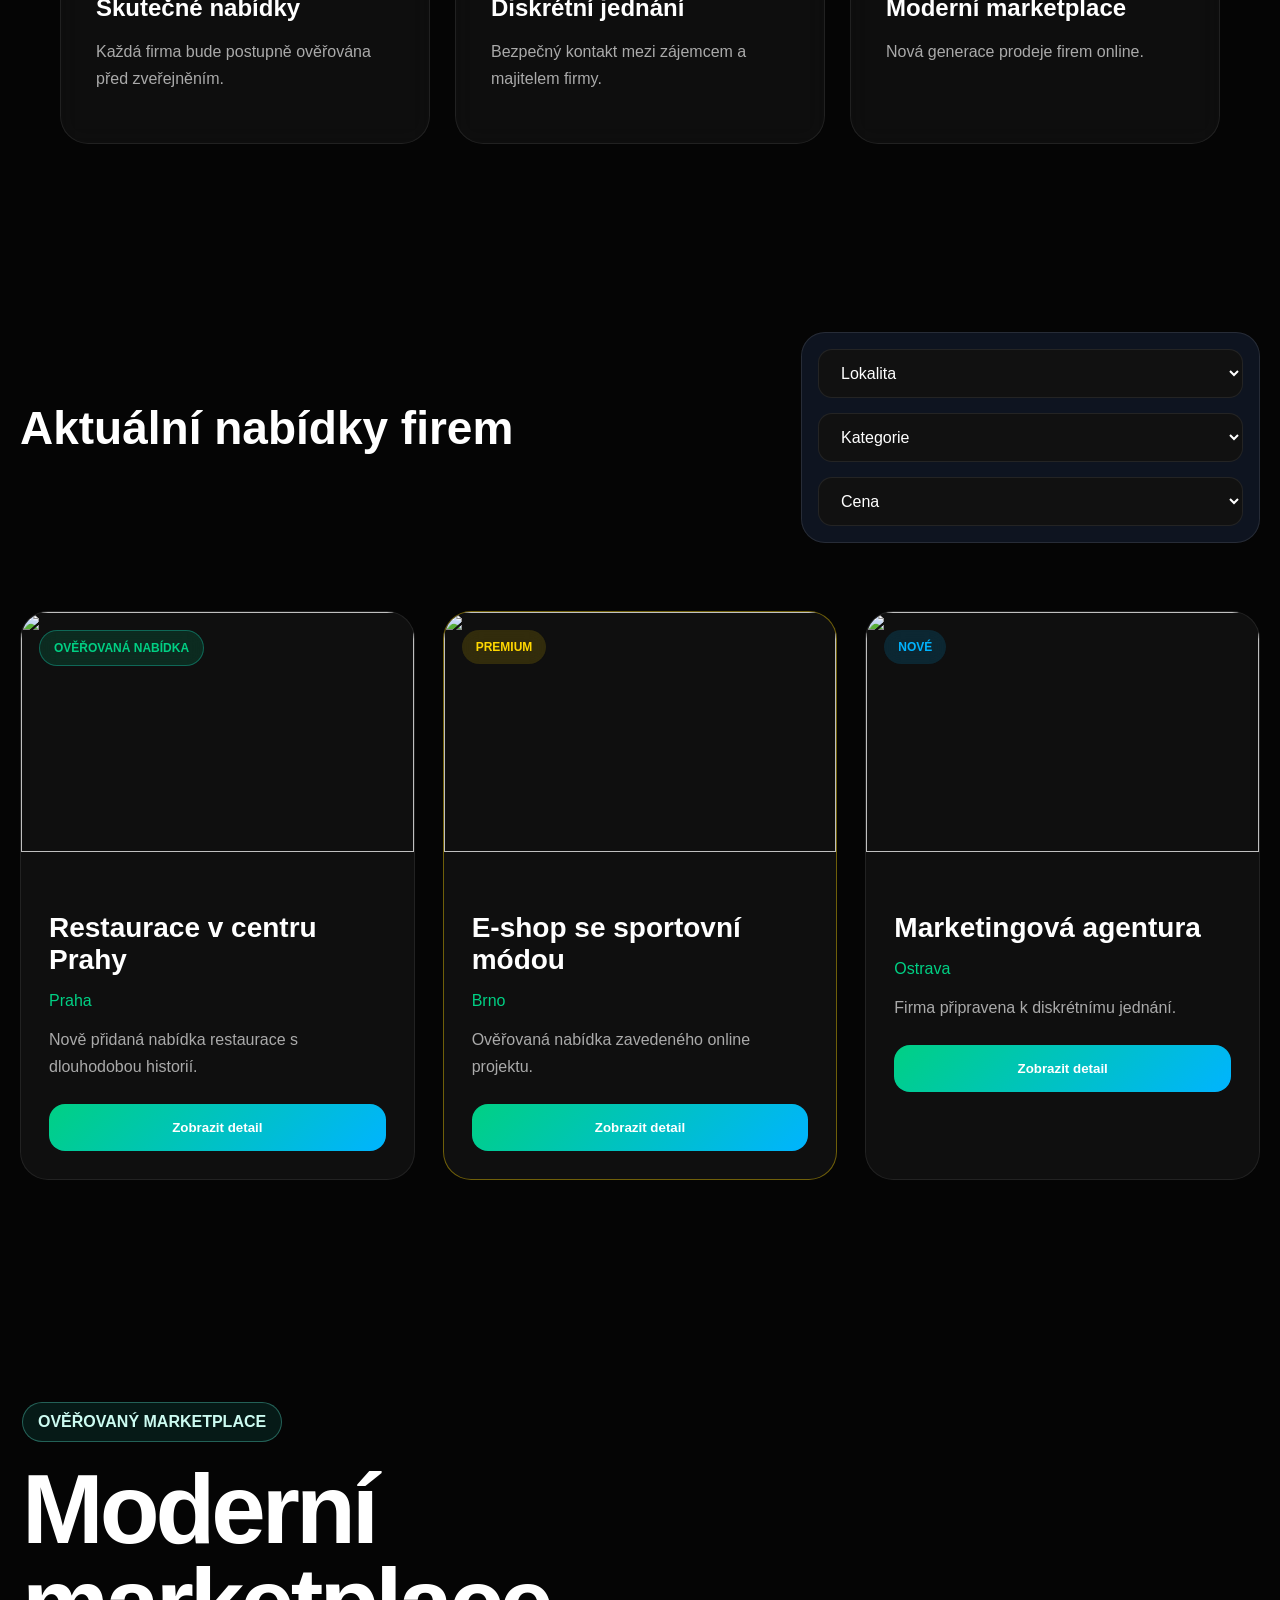
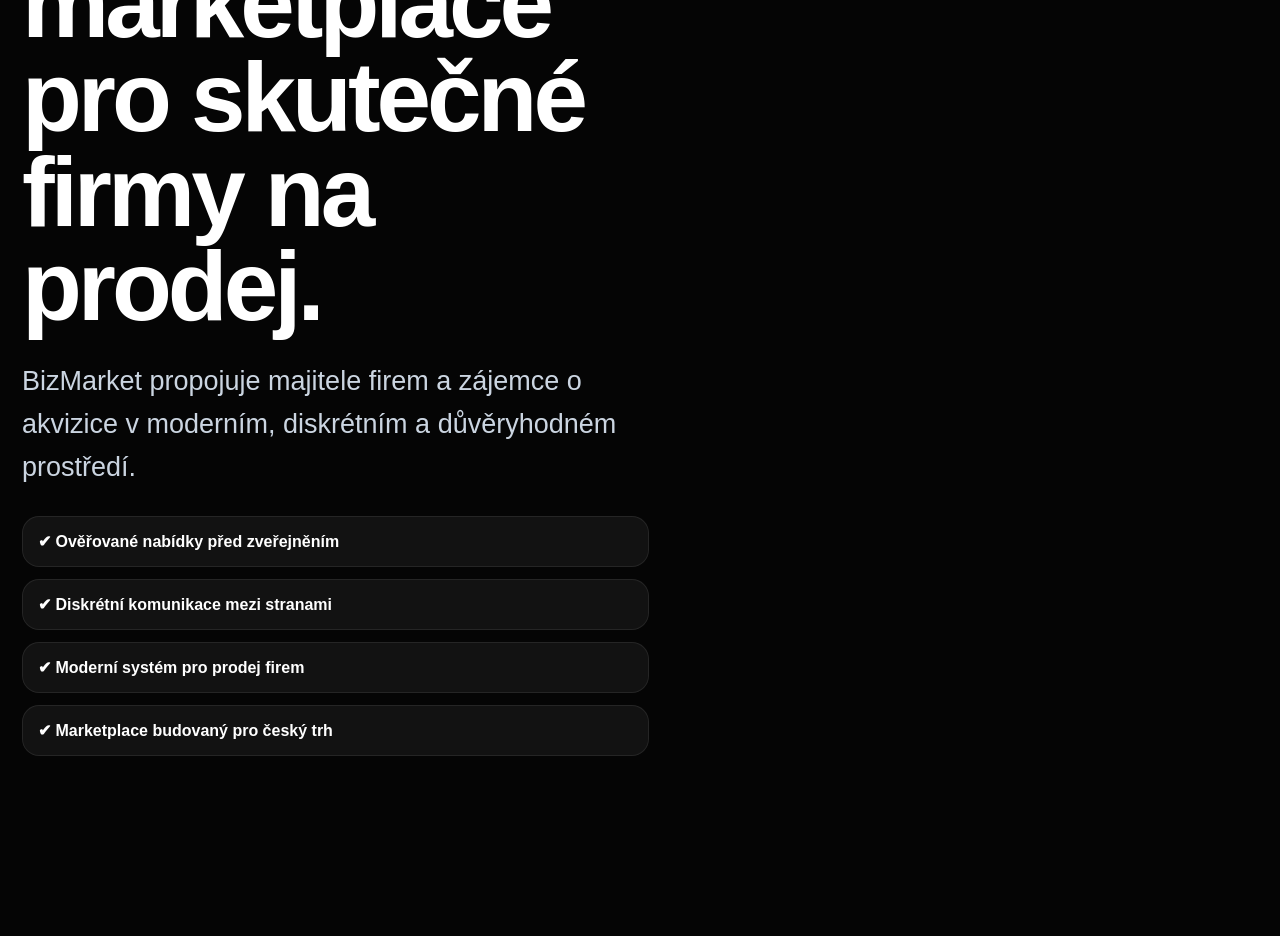
==== commit e3a5af4f: "Update index.html" ====
--- a/index.html
+++ b/index.html
@@ -801,4 +801,35 @@
 
 }
 </style>
+  <section class="hero" id="home">
+
+<div class="hero-inner">
+
+<div>
+
+<div class="badge">
+OVĚŘOVANÝ MARKETPLACE
+</div>
+
+<h1>
+Moderní marketplace pro skutečné firmy na prodej.
+</h1>
+
+<p class="lead">
+BizMarket propojuje majitele firem a zájemce o akvizice
+v moderním, diskrétním a důvěryhodném prostředí.
+</p>
+
+<div class="hero-list">
+<div>✔ Ověřované nabídky před zveřejněním</div>
+<div>✔ Diskrétní komunikace mezi stranami</div>
+<div>✔ Moderní systém pro prodej firem</div>
+<div>✔ Marketplace budovaný pro český trh</div>
+</div>
+
+</div>
+
+</div>
+
+</section>
 </body></html>
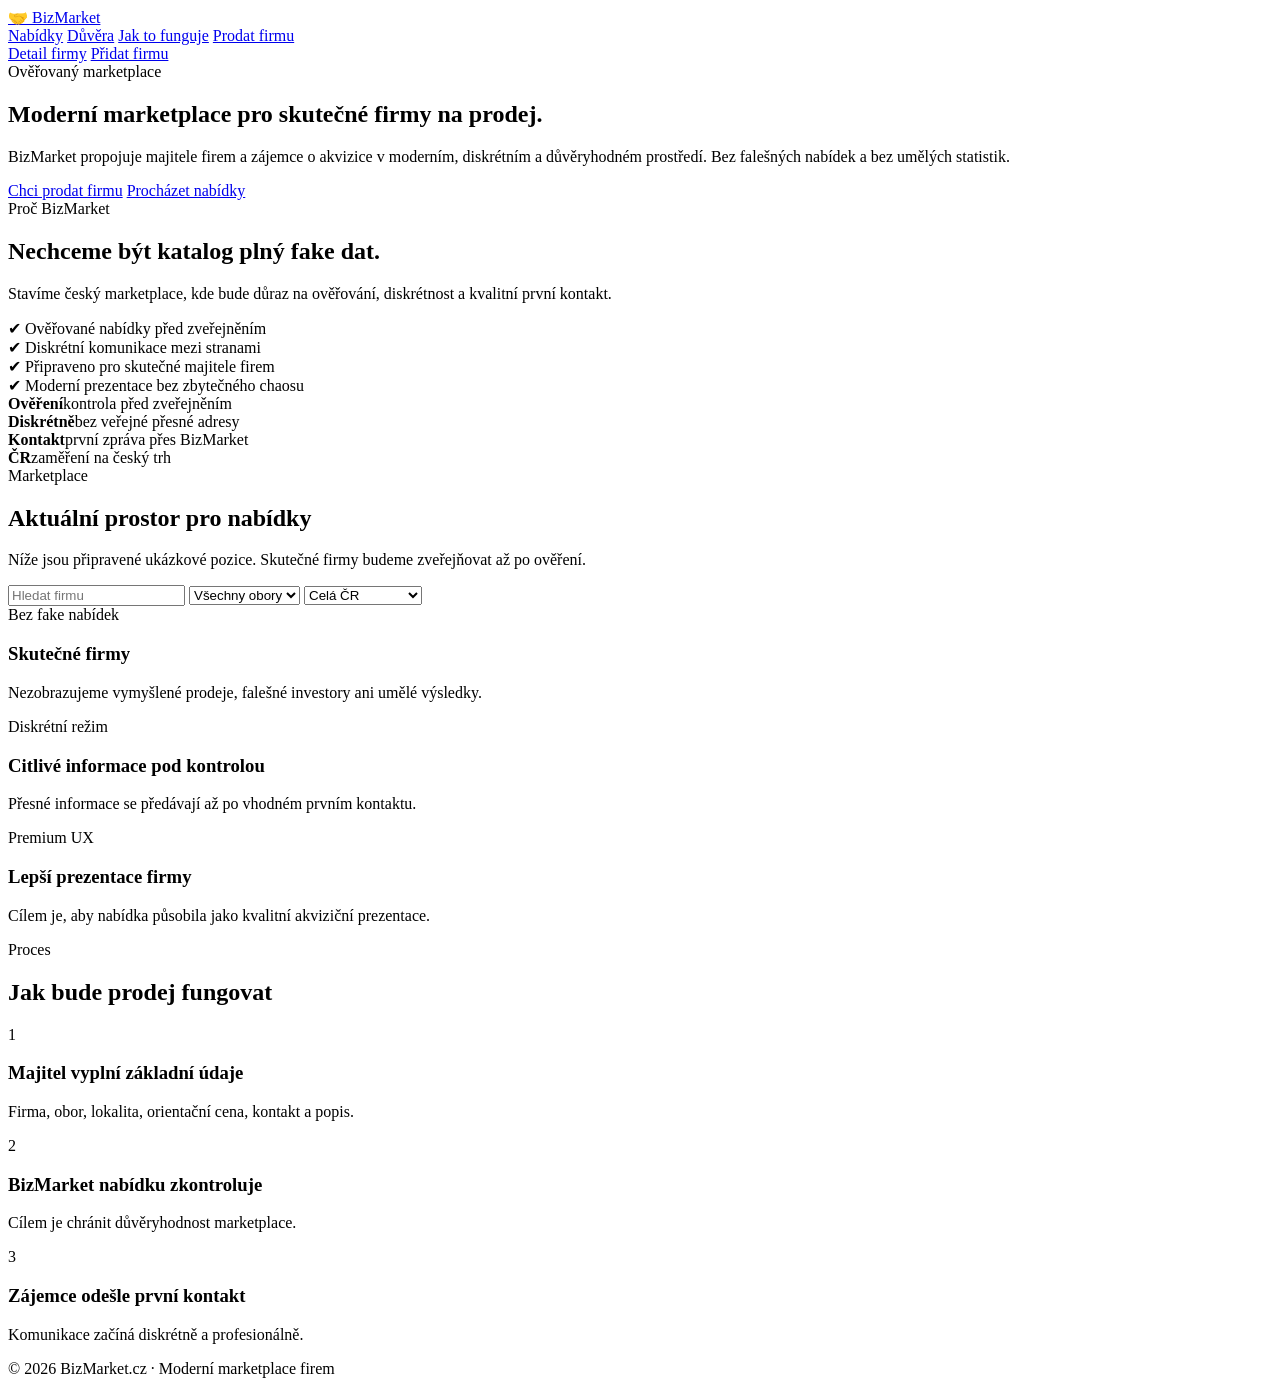
==== commit 9000cc2e: "Rename index[1].html to index.html" ====
--- a/index.html
+++ b/index.html
@@ -1,835 +1,131 @@
 <!doctype html>
 <html lang="cs">
 <head>
-<meta charset="utf-8">
-<meta name="viewport" content="width=device-width,initial-scale=1">
-<title>BizMarket Premium Platform</title>
-<style>
-*{box-sizing:border-box}html{scroll-behavior:smooth}
-body{margin:0;font-family:Arial,sans-serif;background:#050505;color:white;padding-bottom:76px}
-body:before{content:"";position:fixed;inset:0;z-index:-1;background:radial-gradient(circle at 14% 10%,rgba(20,217,189,.16),transparent 28%),radial-gradient(circle at 86% 10%,rgba(34,211,238,.12),transparent 30%),linear-gradient(180deg,#050505,#081018 42%,#050505)}
-header{position:sticky;top:0;z-index:70;display:flex;justify-content:space-between;align-items:center;padding:17px 22px;background:rgba(5,5,5,.86);backdrop-filter:blur(18px);border-bottom:1px solid rgba(255,255,255,.1)}
-.logo{display:flex;align-items:center;gap:12px;font-size:28px;font-weight:900;color:#22d3ee}.logo-mark{width:44px;height:44px;border-radius:16px;background:linear-gradient(135deg,#d4af37,#17d7d0);display:grid;place-items:center;color:#04110f}
-nav{display:flex;gap:14px}nav a{color:#d1d5db;text-decoration:none;font-weight:800;font-size:14px}
-.btn{border:0;border-radius:18px;padding:15px 22px;font-weight:900;cursor:pointer}.primary{background:linear-gradient(135deg,#00a884,#14d9bd);color:#04110f}.secondary{background:rgba(255,255,255,.07);color:white;border:1px solid rgba(255,255,255,.13)}.danger{background:#ef4444;color:white}.gold{background:#facc15;color:#111827}
-section{max-width:1280px;margin:auto;padding:82px 22px}.hero{max-width:none;min-height:90vh;display:flex;align-items:center}.hero-inner{max-width:1280px;margin:auto;display:grid;grid-template-columns:1.05fr .95fr;gap:42px;align-items:center}
-.badge{display:inline-block;padding:10px 15px;border-radius:999px;background:rgba(20,217,189,.1);border:1px solid rgba(94,234,212,.34);color:#ccfbf1;font-weight:900;margin-bottom:20px}
-h1{font-size:clamp(48px,8vw,98px);line-height:.96;letter-spacing:-4px;margin:0 0 24px}.gradient{background:linear-gradient(90deg,#fff,#7df9ef,#22d3ee);-webkit-background-clip:text;-webkit-text-fill-color:transparent}.lead,.hero p{font-size:clamp(19px,2.3vw,27px);line-height:1.6;color:#cbd5e1}.cta{display:flex;gap:13px;flex-wrap:wrap;margin-top:28px}.chips{display:flex;gap:10px;flex-wrap:wrap;margin-top:24px}.chips span{padding:10px 13px;border-radius:999px;background:rgba(255,255,255,.06);border:1px solid rgba(255,255,255,.1);color:#d1d5db;font-weight:800}
-.panel,.card,.item,.hero-card{background:rgba(17,24,39,.88);border:1px solid rgba(255,255,255,.1);border-radius:30px;padding:28px;box-shadow:0 28px 80px rgba(0,0,0,.22)}.hero-list{display:grid;gap:12px;margin:22px 0}.hero-list div{padding:15px;border-radius:17px;background:rgba(255,255,255,.055);border:1px solid rgba(255,255,255,.08);font-weight:800}
-.trust{max-width:1280px;margin:-40px auto 0;padding:0 22px}.trust-inner{display:grid;grid-template-columns:repeat(4,1fr);gap:14px;background:rgba(17,24,39,.82);border:1px solid rgba(255,255,255,.12);border-radius:28px;padding:15px}.trust-item{text-align:center;padding:20px;background:rgba(255,255,255,.035);border-radius:21px}.trust-item strong{display:block;color:#7df9ef;font-size:22px}
-.kicker{display:block;color:#5eead4;text-transform:uppercase;letter-spacing:2px;font-size:13px;font-weight:900;margin-bottom:12px}h2{font-size:clamp(36px,5vw,62px);margin:0 0 18px}.grid{display:grid;grid-template-columns:repeat(auto-fit,minmax(250px,1fr));gap:20px;margin-top:30px}.split{display:grid;grid-template-columns:1fr 1fr;gap:24px}.card:hover{border-color:rgba(94,234,212,.42)}.card h3{font-size:25px;margin:0 0 13px}.card p,.item p{color:#cbd5e1;line-height:1.62}
-input,select,textarea{width:100%;padding:15px 16px;background:#0f172a;color:white;border:1px solid rgba(255,255,255,.12);border-radius:16px;font-size:16px;margin-bottom:12px}textarea{min-height:110px}label{display:block;color:#d1d5db;font-weight:800;margin:10px 0}.hidden{display:none!important}
-.filters{position:sticky;top:78px;z-index:30;background:rgba(17,24,39,.84);backdrop-filter:blur(16px);border:1px solid rgba(255,255,255,.1);border-radius:24px;padding:16px;margin:28px 0;display:grid;grid-template-columns:1.2fr 1fr 1fr auto;gap:12px}.filters input,.filters select{margin:0}.offer-grid{display:grid;grid-template-columns:repeat(auto-fit,minmax(280px,1fr));gap:20px}.offer-card{overflow:hidden;padding:0}.offer-card img{width:100%;height:210px;object-fit:cover;display:block}.offer-body{padding:22px}.tag{display:inline-block;padding:7px 10px;border-radius:999px;font-size:12px;font-weight:900;margin:0 6px 8px 0}.verified{background:rgba(20,217,189,.15);border:1px solid rgba(20,217,189,.35);color:#ccfbf1}.top{background:#facc15;color:#111827}.assist{background:rgba(34,211,238,.14);border:1px solid rgba(34,211,238,.3);color:#bae6fd}.price{color:#7df9ef;font-size:30px;font-weight:900;margin:10px 0}
-.detail-wrap{display:grid;grid-template-columns:1fr 380px;gap:24px}.detail-cover{width:100%;height:370px;object-fit:cover;border-radius:26px}.info-grid{display:grid;grid-template-columns:repeat(auto-fit,minmax(160px,1fr));gap:14px;margin-top:20px}.info{background:#0f172a;border:1px solid rgba(255,255,255,.08);border-radius:18px;padding:17px}.info strong{display:block;color:#7df9ef;font-size:25px}.sticky-contact{position:sticky;top:96px}
-.how{display:grid;grid-template-columns:70px 1fr;gap:18px;padding:22px;border-radius:24px;background:rgba(17,24,39,.86);border:1px solid rgba(255,255,255,.1);margin-bottom:14px}.num{width:58px;height:58px;border-radius:19px;background:#003f35;color:#7df9ef;display:flex;align-items:center;justify-content:center;font-size:25px;font-weight:900}
-.progress{height:13px;background:#0f172a;border-radius:999px;overflow:hidden}.progress div{height:100%;width:14%;background:linear-gradient(90deg,#00a884,#14d9bd,#22d3ee)}.step{display:none}.step.active{display:block}.review{display:flex;justify-content:space-between;gap:18px;padding:12px 0;border-bottom:1px solid rgba(255,255,255,.08);color:#cbd5e1}.review strong{color:white}.preview-img{width:100%;height:210px;object-fit:cover;border-radius:22px;background:#0f172a}
-.stats{display:grid;grid-template-columns:repeat(auto-fit,minmax(160px,1fr));gap:14px}.stat{background:#0f172a;border:1px solid rgba(255,255,255,.08);border-radius:20px;padding:20px}.stat strong{display:block;color:#7df9ef;font-size:32px}.dash-row{display:grid;grid-template-columns:1fr auto;gap:14px;align-items:center;background:#0f172a;border:1px solid rgba(255,255,255,.08);border-radius:20px;padding:17px;margin-bottom:13px}.state{display:inline-block;padding:8px 11px;border-radius:999px;font-size:12px;font-weight:900;background:#facc15;color:#111827}
-.mobile-sticky{display:none;position:fixed;left:0;right:0;bottom:70px;z-index:65;background:#0f172a;border-top:1px solid rgba(255,255,255,.1);padding:10px 12px;gap:10px}.toast{position:fixed;right:18px;bottom:94px;background:#111827;border:1px solid rgba(255,255,255,.1);padding:15px 18px;border-radius:16px;display:none;z-index:500}.bottom{position:fixed;left:0;right:0;bottom:0;background:#0f172a;border-top:1px solid rgba(255,255,255,.1);display:flex;justify-content:space-around;padding:12px 6px;z-index:60}.bottom button{background:none;border:0;color:white;font-weight:900;font-size:12px}footer{text-align:center;padding:55px 22px;color:#64748b;border-top:1px solid rgba(255,255,255,.1)}
-@media(max-width:980px){nav{display:none}.hero-inner,.split,.detail-wrap{grid-template-columns:1fr}.hero{text-align:center}.cta,.chips{justify-content:center}.trust-inner{grid-template-columns:1fr 1fr}.filters{position:relative;top:auto;grid-template-columns:1fr}.how{grid-template-columns:1fr}.dash-row{grid-template-columns:1fr}.sticky-contact{position:relative;top:auto}.mobile-sticky{display:flex}.detail-cover{height:260px}}
-@media(max-width:560px){h1{letter-spacing:-2px}.trust-inner{grid-template-columns:1fr}.btn{width:100%}section{padding:64px 18px}.hero{padding-top:40px}.panel,.card,.hero-card{padding:23px}.offer-body{padding:18px}}
-</style>
+  <meta charset="utf-8">
+  <meta name="viewport" content="width=device-width,initial-scale=1">
+  <title>BizMarket.cz | Marketplace skutečných firem na prodej</title>
+  <link rel="stylesheet" href="styles.css">
 </head>
 <body>
-<header><div class="logo"><span class="logo-mark">🤝</span> BizMarket</div><nav><a href="#market">Nabídky</a><a href="#detail">Detail 2.0</a><a href="#pricing">Ceník</a><a href="#onboarding">Prodat</a><a href="#login">Přihlášení</a></nav></header>
-
-<section class="hero" id="home"><div class="hero-inner"><div><div class="badge">Premium business marketplace</div><h1>Kupte nebo prodejte firmu <span class="gradient">moderně.</span></h1><p>Funkční launch verze BizMarketu s detailem firmy 2.0, instant filtry, onboardingem, Smart BizAlertem, dashboardem a adminem.</p><div class="cta"><button class="btn primary" onclick="goTo('onboarding')">Chci prodat firmu</button><button class="btn secondary" onclick="goTo('market')">Procházet nabídky</button><button class="btn secondary" onclick="goTo('buy')">Aktivovat BizAlert</button></div><div class="chips"><span>✔ Verified systém</span><span>⚡ Instant filtry</span><span>🤖 AI popis</span><span>🔐 Admin kontrola</span></div></div><div class="hero-card"><div class="badge">LIVE MARKETPLACE FEELING</div><h2>Web nepůsobí jako mrtvý katalog.</h2><p class="lead">Elegantní activity feed a trust prvky vytváří pocit moderní živé platformy.</p><div class="hero-list"><div>🟢 Nový investor hledá e-shop</div><div>🟢 Aktivovaný Smart BizAlert</div><div>🟢 Nabídka čeká na kontrolu</div><div>🟢 BizMarket Assisted připraven</div></div></div></div></section>
-<div class="trust"><div class="trust-inner"><div class="trust-item"><strong>Verified</strong>admin checked</div><div class="trust-item"><strong>Diskrétně</strong>kontakt pod kontrolou</div><div class="trust-item"><strong>BizAlert</strong>databáze kupujících</div><div class="trust-item"><strong>Premium</strong>moderní UX</div></div></div>
-
-<section id="market"><span class="kicker">Premium nabídky</span><h2>Moderní filtry a karty firem.</h2><p class="lead">Ukázkový marketplace bez fake dat pro launch. Filtry fungují okamžitě v prohlížeči.</p><div class="filters"><input id="q" placeholder="Hledat firmu..." oninput="renderOffers()"><select id="cat" onchange="renderOffers()"><option value="">Všechny obory</option><option>E-shop</option><option>Restaurace</option><option>SaaS</option><option>Služby</option></select><select id="loc" onchange="renderOffers()"><option value="">Celá ČR</option><option>Praha</option><option>Brno</option><option>Vysočina</option></select><button class="btn primary" onclick="clearFilters()">Reset</button></div><div class="offer-grid" id="offerGrid"></div></section>
-
-<section id="detail"><span class="kicker">Detail firmy 2.0</span><h2>Nejdůležitější stránka webu.</h2><p class="lead">Detail musí působit jako investiční prezentace, ne jako obyčejný inzerát.</p><div class="detail-wrap"><div class="panel"><img class="detail-cover" src="https://images.unsplash.com/photo-1556740749-887f6717d7e4?q=80&w=1400&auto=format&fit=crop"><div style="margin-top:18px"><span class="tag verified">✔ VERIFIED</span><span class="tag top">TOP NABÍDKA</span><span class="tag assist">ASSISTED</span></div><h2 style="margin-top:14px">Zavedený e-shop s vlastním brandem</h2><div class="price">4 900 000 Kč</div><p class="lead">Funkční online podnikání se stabilní klientelou, automatizací a potenciálem dalšího růstu.</p><div class="info-grid"><div class="info"><strong>1.2M</strong>EBITDA</div><div class="info"><strong>8.5M</strong>Obrat</div><div class="info"><strong>6</strong>Zaměstnanci</div><div class="info"><strong>2018</strong>Založeno</div></div><div class="grid"><div class="card"><h3>📈 Potenciál růstu</h3><p>Expanze do zahraničí, rozšíření sortimentu a výkonnostní marketing.</p></div><div class="card"><h3>🔒 Důvěra</h3><p>Ověřený kontakt, admin kontrola a diskrétní první komunikace.</p></div><div class="card"><h3>🤖 AI shrnutí</h3><p>Silná značka, stabilní procesy a připravený online byznys.</p></div></div></div><div class="panel sticky-contact"><h3>Kontaktovat majitele</h3><p style="color:#cbd5e1">Bezpečný první kontakt přes BizMarket.</p><input id="inqName" placeholder="Vaše jméno"><input id="inqEmail" placeholder="E-mail"><textarea id="inqMsg" placeholder="Zpráva pro prodávajícího"></textarea><button class="btn primary" style="width:100%" onclick="sendInquiry()">Mám zájem</button><button class="btn secondary" style="width:100%;margin-top:10px" onclick="saveFavorite()">❤️ Uložit firmu</button></div></div></section>
-
-<section id="how"><span class="kicker">Jak to funguje</span><h2>Jednoduchý proces, který budí důvěru.</h2><div class="how"><div class="num">1</div><div><h3>Vyplníte onboarding</h3><p class="lead">Prodávající připraví nabídku krok za krokem.</p></div></div><div class="how"><div class="num">2</div><div><h3>Proběhne kontrola</h3><p class="lead">Nabídka nejde automaticky ven bez schválení.</p></div></div><div class="how"><div class="num">3</div><div><h3>Kupující nastaví BizAlert</h3><p class="lead">Sbíráme relevantní poptávky podle oboru a budgetu.</p></div></div></section>
-
-
-<section id="pricing">
-  <span class="kicker">Ceník služeb</span>
-  <h2>Nižší ceny, modernější prezentace.</h2>
-  <p class="lead">Vyberte délku zveřejnění nabídky. Delší plán je výhodnější a připravený pro launch propagaci.</p>
-
-  <div class="grid">
-    <div class="card price-plan">
-      <span class="kicker">Inzerce na</span>
-      <h3 style="font-size:42px;color:#7df9ef">1 měsíc</h3>
-      <div class="price">490 Kč <span style="font-size:18px;color:#aab4c5">/ měsíc</span></div>
-      <p>Celkem <b>490 Kč bez DPH</b> za 1 měsíc</p>
-      <div class="hero-list">
-        <div>✔ 1 aktivní inzerát</div>
-        <div>✔ Základní ověření nabídky</div>
-        <div>✕ Bez sociální propagace</div>
-      </div>
-      <button class="btn secondary" style="width:100%" onclick="selectPlan('1 měsíc',490)">Vybrat plán</button>
-    </div>
-
-    <div class="card price-plan">
-      <span class="kicker">Inzerce na</span>
-      <h3 style="font-size:42px;color:#7df9ef">3 měsíce</h3>
-      <div class="price">390 Kč <span style="font-size:18px;color:#aab4c5">/ měsíc</span></div>
-      <p>Celkem <b>1 170 Kč bez DPH</b> za 3 měsíce</p>
-      <div class="hero-list">
-        <div>✔ 1 aktivní inzerát</div>
-        <div>✔ Sdílení na Facebooku</div>
-        <div>✔ Sdílení na Instagramu</div>
-      </div>
-      <button class="btn secondary" style="width:100%" onclick="selectPlan('3 měsíce',1170)">Vybrat plán</button>
-    </div>
-
-    <div class="card price-plan" style="border-color:#14d9bd;box-shadow:0 0 45px rgba(20,217,189,.16)">
-      <div class="badge">⭐ Doporučujeme</div>
-      <span class="kicker">Inzerce na</span>
-      <h3 style="font-size:42px;color:#7df9ef">6 měsíců</h3>
-      <div class="price">290 Kč <span style="font-size:18px;color:#aab4c5">/ měsíc</span></div>
-      <p>Celkem <b>1 740 Kč bez DPH</b> za 6 měsíců</p>
-      <div class="hero-list">
-        <div>✔ 1 aktivní inzerát</div>
-        <div>✔ Sdílení na Facebooku</div>
-        <div>✔ Sdílení na Instagramu</div>
-        <div>✔ Lepší pozice v nabídce</div>
-      </div>
-      <button class="btn primary" style="width:100%" onclick="selectPlan('6 měsíců',1740)">Vybrat doporučený plán</button>
-    </div>
-
-    <div class="card price-plan">
-      <span class="kicker">Inzerce na</span>
-      <h3 style="font-size:42px;color:#7df9ef">12 měsíců</h3>
-      <div class="price">240 Kč <span style="font-size:18px;color:#aab4c5">/ měsíc</span></div>
-      <p>Celkem <b>2 880 Kč bez DPH</b> za 12 měsíců</p>
-      <div class="hero-list">
-        <div>✔ 1 aktivní inzerát</div>
-        <div>✔ Sociální propagace</div>
-        <div>✔ Delší viditelnost</div>
-      </div>
-      <button class="btn secondary" style="width:100%" onclick="selectPlan('12 měsíců',2880)">Vybrat plán</button>
+<header class="header">
+  <div class="container nav">
+    <a class="logo" href="index.html"><span class="logo-mark">🤝</span> BizMarket</a>
+    <nav class="menu">
+      <a href="#nabidky">Nabídky</a>
+      <a href="#duvera">Důvěra</a>
+      <a href="#jak-to-funguje">Jak to funguje</a>
+      <a href="add-listing.html">Prodat firmu</a>
+    </nav>
+    <div class="actions">
+      <a class="btn btn-secondary" href="detail.html">Detail firmy</a>
+      <a class="btn btn-primary" href="add-listing.html">Přidat firmu</a>
     </div>
   </div>
+</header>
 
-  <div class="split" style="margin-top:28px">
-    <div class="panel">
-      <div class="badge">🔥 Topování inzerátu</div>
-      <h2 style="font-size:42px">Chcete být více vidět?</h2>
-      <p class="lead">Připravíme zvýraznění na míru podle typu firmy, oboru, cílového kupujícího a délky propagace.</p>
-      <div class="hero-list">
-        <div>⭐ TOP badge u nabídky</div>
-        <div>🚀 Zvýraznění na homepage</div>
-        <div>📩 Rozeslání kupujícím v BizAlertu</div>
-        <div>📱 Promo na sociálních sítích</div>
-        <div>💎 Premium karta v katalogu</div>
+<main>
+  <section class="hero">
+    <div class="container hero-grid">
+      <div>
+        <span class="badge">Ověřovaný marketplace</span>
+        <h1>Moderní marketplace pro <span class="gradient">skutečné firmy</span> na prodej.</h1>
+        <p class="lead">BizMarket propojuje majitele firem a zájemce o akvizice v moderním, diskrétním a důvěryhodném prostředí. Bez falešných nabídek a bez umělých statistik.</p>
+        <div class="hero-cta">
+          <a class="btn btn-primary" href="add-listing.html">Chci prodat firmu</a>
+          <a class="btn btn-secondary" href="#nabidky">Procházet nabídky</a>
+        </div>
       </div>
-      <button class="btn primary" onclick="requestBoost()">Chci topování na míru</button>
-    </div>
-
-    <div class="panel">
-      <div class="badge">💼 BizMarket Assisted</div>
-      <h2 style="font-size:42px">Asistovaný prodej firmy.</h2>
-      <p class="lead">Pro majitele, kteří chtějí profesionálnější přípravu nabídky a lepší první dojem. Provize nebo cena služby se nastaví individuálně podle rozsahu.</p>
-      <div class="hero-list">
-        <div>✔ Pomoc s přípravou nabídky</div>
-        <div>✔ Lepší struktura a textace</div>
-        <div>✔ Diskrétní první kontakt</div>
-        <div>✔ Investor matching připravený do budoucna</div>
-      </div>
-      <button class="btn secondary" onclick="goTo('onboarding')">Spustit asistovaný onboarding</button>
-    </div>
-  </div>
-
-  <div class="panel" style="margin-top:28px">
-    <span class="kicker">Shrnutí objednávky</span>
-    <h2 style="font-size:42px">Vybraný plán</h2>
-    <div id="selectedPlanBox" class="hero-list">
-      <div>Zatím není vybraný žádný plán.</div>
-    </div>
-    <button class="btn primary" onclick="fakePay()" style="width:100%;max-width:420px">Pokračovat k platbě</button>
-  </div>
-</section>
-
-<section id="onboarding"><span class="kicker">Premium onboarding</span><h2>Přidání firmy krok za krokem.</h2><div class="split"><div class="panel"><div style="display:flex;justify-content:space-between;gap:16px;color:#cbd5e1;font-weight:900"><span id="stepLabel">Krok 1 z 7</span><span id="saveNote" style="color:#5eead4">Autosave</span></div><div class="progress" style="margin:16px 0 25px"><div id="progress"></div></div><div class="step active" data-step="1"><h3>Typ nabídky</h3><select id="obType"><option>Firma</option><option>E-shop</option><option>Restaurace</option><option>Služby</option></select></div><div class="step" data-step="2"><h3>Základní informace</h3><input id="obTitle" placeholder="Název firmy"><input id="obLocation" placeholder="Lokalita"><input id="obPrice" placeholder="Orientační cena"><select id="obCategory"><option>E-shop</option><option>Restaurace</option><option>Služby</option><option>Výroba</option><option>Jiné</option></select></div><div class="step" data-step="3"><h3>Popis</h3><textarea id="obDesc" placeholder="Popis firmy"></textarea><button class="btn secondary" onclick="generateText()">🤖 Vygenerovat základ</button></div><div class="step" data-step="4"><h3>Finance</h3><input id="obRevenue" placeholder="Roční obrat"><input id="obEbitda" placeholder="EBITDA / zisk"><input id="obEmployees" placeholder="Počet zaměstnanců"></div><div class="step" data-step="5"><h3>Fotografie</h3><input type="file" id="obImage" accept="image/*" onchange="previewImage(event)"><img id="previewUpload" class="preview-img hidden"></div><div class="step" data-step="6"><h3>Kontakt</h3><input id="obEmail" placeholder="E-mail"><input id="obPhone" placeholder="Telefon"><label><input id="obAnonymous" type="checkbox"> Anonymně do prvního kontaktu</label></div><div class="step" data-step="7"><h3>Kontrola</h3><div id="reviewBox"></div><label><input id="obGdpr" type="checkbox"> Souhlasím se zpracováním údajů.</label></div><div class="cta"><button class="btn secondary" onclick="prevStep()">Zpět</button><button class="btn primary" id="nextBtn" onclick="nextStep()">Pokračovat</button></div></div><div class="panel"><span class="kicker">Náhled</span><h3 id="sideTitle">Název firmy</h3><div class="price" id="sidePrice">Cena bude doplněna</div><p id="sideMeta" style="color:#cbd5e1">Lokalita · Kategorie</p><div class="hero-list"><div>✔ Data nejdou hned veřejně ven</div><div>🔒 Kontrola BizMarketem</div><div>📩 Kontakt pod kontrolou</div></div></div></div></section>
-
-<section id="buy"><span class="kicker">Pro kupující</span><h2>Smart BizAlert.</h2><div class="panel" style="max-width:760px"><input id="alertEmail" placeholder="Váš e-mail"><select id="alertCategory"><option>E-shop</option><option>Restaurace</option><option>Služby</option><option>Výroba</option><option>Vše</option></select><input id="alertBudget" placeholder="Budget"><label><input id="alertGdpr" type="checkbox"> Souhlasím se zasíláním relevantních nabídek.</label><button class="btn primary" onclick="submitAlert()">Aktivovat BizAlert</button></div></section>
-
-<section id="login"><span class="kicker">Přihlášení</span><h2>Vítejte zpět v BizMarketu</h2><p class="lead">Spravujte nabídky, BizAlert upozornění, uložené firmy i onboarding prodeje.</p><div class="split"><div class="panel"><div class="badge">🚀 Přístup do nové generace business marketplace</div><div class="hero-list"><div>✔ Správa nabídek</div><div>📩 Smart BizAlert</div><div>❤️ Uložené firmy</div><div>🔐 Admin kontrola</div></div></div><div class="panel"><p style="color:#cbd5e1">Admin demo: <b>admin@bizmarket.cz</b> / <b>admin123</b></p><input id="loginEmail" placeholder="E-mail"><input id="loginPass" type="password" placeholder="Heslo"><button class="btn primary" style="width:100%" onclick="login()">Přihlásit</button><button class="btn secondary" onclick="registerUser()" style="width:100%;margin-top:10px">Registrovat demo účet</button><button class="btn secondary" onclick="logout()" style="width:100%;margin-top:10px">Odhlásit</button><p id="accountState" class="lead">Nejste přihlášeni.</p></div></div></section>
-
-<section id="dashboard" class="hidden"><span class="kicker">Dashboard</span><h2 id="dashTitle">Moje položky</h2><div class="stats"><div class="stat"><strong id="countCompanies">0</strong>Nabídky</div><div class="stat"><strong id="countAlerts">0</strong>BizAlert</div><div class="stat"><strong id="countContacts">0</strong>Kontakty</div><div class="stat"><strong id="countFavs">0</strong>Uložené</div></div><div style="margin-top:26px" id="dashContent"></div></section>
-
-<div class="mobile-sticky"><button class="btn primary" onclick="sendInquiry()">Mám zájem</button><button class="btn secondary" onclick="saveFavorite()">❤️ Uložit</button></div>
-<div class="toast" id="toast"></div><div class="bottom"><button onclick="goTo('home')">🏠 Domů</button><button onclick="goTo('market')">🏢 Firmy</button><button onclick="goTo('onboarding')">➕ Prodat</button><button onclick="goTo('buy')">📩 Alert</button><button onclick="goTo('login')">🔐 Účet</button></div>
-<footer>© 2026 BizMarket · Premium Platform MVP</footer>
-<script>
-const demoOffers=[
- {name:'Zavedený e-shop s vlastním brandem',cat:'E-shop',loc:'Praha',price:'4 900 000 Kč',img:'https://images.unsplash.com/photo-1556740749-887f6717d7e4?q=80&w=1200&auto=format&fit=crop',ebitda:'1.2M'},
- {name:'Moderní restaurace v centru',cat:'Restaurace',loc:'Brno',price:'6 900 000 Kč',img:'https://images.unsplash.com/photo-1517248135467-4c7edcad34c4?q=80&w=1200&auto=format&fit=crop',ebitda:'900k'},
- {name:'B2B SaaS startup',cat:'SaaS',loc:'Praha',price:'9 800 000 Kč',img:'https://images.unsplash.com/photo-1520607162513-77705c0f0d4a?q=80&w=1200&auto=format&fit=crop',ebitda:'Růst 32%'},
- {name:'Lokální služby s databází klientů',cat:'Služby',loc:'Vysočina',price:'1 900 000 Kč',img:'https://images.unsplash.com/photo-1497366754035-f200968a6e72?q=80&w=1200&auto=format&fit=crop',ebitda:'450k'}
-];
-let state=JSON.parse(localStorage.getItem('bm_platform_v28')||'{"companies":[],"alerts":[],"users":[],"currentUser":null,"favs":0,"contacts":0}');
-let step=1;let draft=JSON.parse(localStorage.getItem('bm_draft_v28')||'{}');
-function save(){localStorage.setItem('bm_platform_v28',JSON.stringify(state))}
-function saveDraft(){['obType','obTitle','obLocation','obPrice','obCategory','obDesc','obRevenue','obEbitda','obEmployees','obEmail','obPhone'].forEach(id=>{let e=document.getElementById(id);if(e)draft[id]=e.value});localStorage.setItem('bm_draft_v28',JSON.stringify(draft));document.getElementById('saveNote').innerText='Uloženo';updatePreview()}
-function toast(msg){let t=document.getElementById('toast');t.innerText=msg;t.style.display='block';setTimeout(()=>t.style.display='none',2400)}
-function goTo(id){document.getElementById(id).scrollIntoView({behavior:'smooth'})}function v(id){return document.getElementById(id)?.value.trim()||''}
-function renderOffers(){let q=v('q').toLowerCase(),cat=v('cat'),loc=v('loc');let arr=demoOffers.filter(o=>(!q||o.name.toLowerCase().includes(q))&&(!cat||o.cat===cat)&&(!loc||o.loc===loc));document.getElementById('offerGrid').innerHTML=arr.map(o=>`<div class="card offer-card"><img src="${o.img}"><div class="offer-body"><span class="tag verified">✔ VERIFIED</span><span class="tag top">TOP</span><h3>${o.name}</h3><div class="price">${o.price}</div><p style="color:#cbd5e1">${o.loc} · ${o.cat} · EBITDA ${o.ebitda}</p><button class="btn primary" onclick="goTo('detail')" style="width:100%">Detail nabídky</button></div></div>`).join('')||'<div class="item"><h3>Nic nenalezeno</h3><p>Zkuste upravit filtry.</p></div>'}
-function clearFilters(){document.getElementById('q').value='';document.getElementById('cat').value='';document.getElementById('loc').value='';renderOffers()}
-function sendInquiry(){state.contacts++;save();toast('Poptávka odeslána demo ✅');renderAll()}function saveFavorite(){state.favs++;save();toast('Firma uložena ❤️');renderAll()}
-function updateProgress(){document.getElementById('stepLabel').innerText='Krok '+step+' z 7';document.getElementById('progress').style.width=(step/7*100)+'%';document.getElementById('nextBtn').innerText=step===7?'Odeslat ke kontrole':'Pokračovat';document.querySelectorAll('.step').forEach(p=>p.classList.remove('active'));document.querySelector('.step[data-step="'+step+'"]').classList.add('active');if(step===7)renderReview()}
-function valid(){if(step===2&&!v('obTitle')){toast('Doplňte název firmy.');return false}if(step===3&&!v('obDesc')){toast('Doplňte popis firmy.');return false}if(step===6&&!v('obEmail').includes('@')){toast('Doplňte platný e-mail.');return false}if(step===7&&!document.getElementById('obGdpr').checked){toast('Potvrďte souhlas.');return false}return true}
-function nextStep(){saveDraft();if(!valid())return;if(step<7){step++;updateProgress();goTo('onboarding')}else submitCompany()}function prevStep(){if(step>1){step--;updateProgress();goTo('onboarding')}}
-function generateText(){document.getElementById('obDesc').value='Zavedené podnikání se stabilní klientelou, funkčními procesy a potenciálem dalšího růstu. Nabídka je vhodná pro kupujícího, který hledá připravený projekt s možností převzetí.';saveDraft()}
-function previewImage(e){let f=e.target.files[0];if(!f)return;let r=new FileReader();r.onload=ev=>{let img=document.getElementById('previewUpload');img.src=ev.target.result;img.classList.remove('hidden')};r.readAsDataURL(f)}
-function updatePreview(){document.getElementById('sideTitle').innerText=v('obTitle')||'Název firmy';document.getElementById('sidePrice').innerText=v('obPrice')||'Cena bude doplněna';document.getElementById('sideMeta').innerText=(v('obLocation')||'Lokalita')+' · '+(v('obCategory')||'Kategorie')}
-function renderReview(){saveDraft();let rows=[['Typ',v('obType')||'-'],['Název',v('obTitle')||'-'],['Lokalita',v('obLocation')||'-'],['Kategorie',v('obCategory')||'-'],['Cena',v('obPrice')||'-'],['Kontakt',v('obEmail')||'-']];document.getElementById('reviewBox').innerHTML=rows.map(r=>'<div class="review"><span>'+r[0]+'</span><strong>'+r[1]+'</strong></div>').join('')}
-function submitCompany(){state.companies.push({id:Date.now(),name:v('obTitle'),price:v('obPrice'),category:v('obCategory'),location:v('obLocation'),email:v('obEmail'),status:'čeká na kontrolu'});save();localStorage.removeItem('bm_draft_v28');toast('Nabídka odeslána ke kontrole ✅');renderAll();goTo('dashboard')}
-function submitAlert(){if(!v('alertEmail').includes('@')||!document.getElementById('alertGdpr').checked){toast('Vyplňte e-mail a souhlas.');return}state.alerts.push({id:Date.now(),email:v('alertEmail'),cat:v('alertCategory'),budget:v('alertBudget')});save();toast('BizAlert aktivován ✅');renderAll()}
-function registerUser(){let email=v('loginEmail'),pass=v('loginPass');if(!email.includes('@')||pass.length<3){toast('Zadejte e-mail a heslo.');return}state.users.push({email,pass,role:'user'});state.currentUser={email,role:'user'};save();toast('Účet vytvořen ✅');renderAll();goTo('dashboard')}
-function login(){let email=v('loginEmail'),pass=v('loginPass');if(email==='admin@bizmarket.cz'&&pass==='admin123'){state.currentUser={email,role:'admin'};save();toast('Admin přihlášen ✅');renderAll();goTo('dashboard');return}let u=state.users.find(x=>x.email===email&&x.pass===pass);if(u){state.currentUser={email:u.email,role:u.role};save();toast('Přihlášeno ✅');renderAll();goTo('dashboard')}else toast('Účet nenalezen.')}
-function logout(){state.currentUser=null;save();renderAll();toast('Odhlášeno')}function approve(id){let c=state.companies.find(x=>x.id===id);if(c)c.status='schváleno pro launch';save();renderAll();toast('Schváleno ✅')}function promote(id){let c=state.companies.find(x=>x.id===id);if(c)c.status='TOP / promoted';save();renderAll();toast('Zvýrazněno ⭐')}function delCompany(id){state.companies=state.companies.filter(x=>x.id!==id);save();renderAll();toast('Smazáno')}
-function renderAll(){document.getElementById('accountState').innerHTML=state.currentUser?'Přihlášen: <b>'+state.currentUser.email+'</b><br>Role: '+state.currentUser.role:'Nejste přihlášeni.';document.getElementById('countCompanies').innerText=state.companies.length;document.getElementById('countAlerts').innerText=state.alerts.length;document.getElementById('countContacts').innerText=state.contacts;document.getElementById('countFavs').innerText=state.favs;let dash=document.getElementById('dashboard'),box=document.getElementById('dashContent');if(!state.currentUser){dash.classList.add('hidden');return}dash.classList.remove('hidden');let list=state.currentUser.role==='admin'?state.companies:state.companies.filter(c=>c.email===state.currentUser.email);document.getElementById('dashTitle').innerText=state.currentUser.role==='admin'?'Admin panel':'Moje nabídky';box.innerHTML=list.length?list.map(c=>'<div class="dash-row"><div><h3>'+c.name+'</h3><p style="color:#cbd5e1">'+(c.price||'Cena neuvedena')+' · '+c.category+' · '+(c.location||'')+'</p><span class="state">'+c.status+'</span></div><div>'+(state.currentUser.role==='admin'?'<button class="btn primary" onclick="approve('+c.id+')">Schválit</button> <button class="btn secondary" onclick="promote('+c.id+')">TOP</button> ':'')+'<button class="btn danger" onclick="delCompany('+c.id+')">Smazat</button></div></div>').join(''):'<div class="item"><h3>Zatím žádné položky</h3><p>Spusťte onboarding a vytvořte první nabídku.</p></div>'}
-
-let selectedPlan=null;
-function selectPlan(name,price){
-  selectedPlan={name,price};
-  document.getElementById('selectedPlanBox').innerHTML =
-    '<div><b>Plán:</b> '+name+'</div>'+
-    '<div><b>Cena bez DPH:</b> '+price.toLocaleString('cs-CZ')+' Kč</div>'+
-    '<div><b>DPH 21 %:</b> '+Math.round(price*0.21).toLocaleString('cs-CZ')+' Kč</div>'+
-    '<div><b>Celkem:</b> <span style="color:#7df9ef;font-size:28px">'+Math.round(price*1.21).toLocaleString('cs-CZ')+' Kč</span></div>';
-  toast('Plán vybrán ✅');
-  goTo('pricing');
-}
-function requestBoost(){
-  state.contacts++;
-  save();
-  toast('Žádost o topování uložena ✅');
-  renderAll();
-}
-function fakePay(){
-  if(!selectedPlan){toast('Nejdřív vyberte plán.');return}
-  toast('Demo platba připravena ✅');
-}
-
-document.addEventListener('input',e=>{if(e.target.closest&&e.target.closest('#onboarding'))saveDraft()});Object.keys(draft).forEach(k=>{let e=document.getElementById(k);if(e)e.value=draft[k]});renderOffers();updatePreview();updateProgress();renderAll();
-</script>
-  <section class="listing-detail">
-  <div class="listing-hero">
-    <div class="listing-gallery">
-      <img src="https://images.unsplash.com/photo-1556740749-887f6717d7e4?q=80&w=1400" class="main-image">
-
-      <div class="gallery-grid">
-        <img src="https://images.unsplash.com/photo-1520607162513-77705c0f0d4a?q=80&w=600">
-        <img src="https://images.unsplash.com/photo-1497366754035-f200968a6e72?q=80&w=600">
-        <img src="https://images.unsplash.com/photo-1552664730-d307ca884978?q=80&w=600">
+      <div class="hero-card">
+        <span class="badge">Proč BizMarket</span>
+        <h2>Nechceme být katalog plný fake dat.</h2>
+        <p class="muted">Stavíme český marketplace, kde bude důraz na ověřování, diskrétnost a kvalitní první kontakt.</p>
+        <div class="check-list">
+          <div>✔ Ověřované nabídky před zveřejněním</div>
+          <div>✔ Diskrétní komunikace mezi stranami</div>
+          <div>✔ Připraveno pro skutečné majitele firem</div>
+          <div>✔ Moderní prezentace bez zbytečného chaosu</div>
+        </div>
       </div>
     </div>
 
-    <div class="listing-info-card">
-      <span class="premium-badge">PREMIUM NABÍDKA</span>
+    <div class="container trust-strip">
+      <div class="trust-box"><strong>Ověření</strong><span class="muted">kontrola před zveřejněním</span></div>
+      <div class="trust-box"><strong>Diskrétně</strong><span class="muted">bez veřejné přesné adresy</span></div>
+      <div class="trust-box"><strong>Kontakt</strong><span class="muted">první zpráva přes BizMarket</span></div>
+      <div class="trust-box"><strong>ČR</strong><span class="muted">zaměření na český trh</span></div>
+    </div>
+  </section>
 
-      <h2>Prodej luxusního fitness centra</h2>
-
-      <div class="price">12 900 000 Kč</div>
-
-      <div class="detail-grid">
+  <section class="section" id="nabidky">
+    <div class="container">
+      <div class="section-head">
         <div>
-          <span>Lokalita</span>
-          <strong>Praha</strong>
+          <span class="badge">Marketplace</span>
+          <h2>Aktuální prostor pro nabídky</h2>
+          <p class="lead">Níže jsou připravené ukázkové pozice. Skutečné firmy budeme zveřejňovat až po ověření.</p>
         </div>
-
-        <div>
-          <span>EBITDA</span>
-          <strong>3,2 mil Kč</strong>
-        </div>
-
-        <div>
-          <span>Obrat</span>
-          <strong>11 mil Kč</strong>
-        </div>
-
-        <div>
-          <span>Zaměstnanci</span>
-          <strong>8</strong>
+        <div class="filters">
+          <input class="input" id="search" placeholder="Hledat firmu">
+          <select id="category">
+            <option value="">Všechny obory</option>
+            <option>E-shop</option>
+            <option>Služby</option>
+            <option>Restaurace</option>
+          </select>
+          <select id="location">
+            <option value="">Celá ČR</option>
+            <option>Praha</option>
+            <option>Brno</option>
+            <option>Česká republika</option>
+          </select>
         </div>
       </div>
+      <div class="market-grid" id="listingGrid"></div>
+    </div>
+  </section>
 
-      <button class="contact-btn">
-        Kontaktovat prodejce
-      </button>
-
-      <div class="share-buttons">
-        <button>Facebook</button>
-        <button>LinkedIn</button>
-        <button>WhatsApp</button>
+  <section class="section" id="duvera">
+    <div class="container grid-3">
+      <div class="panel">
+        <span class="badge">Bez fake nabídek</span>
+        <h3>Skutečné firmy</h3>
+        <p class="muted">Nezobrazujeme vymyšlené prodeje, falešné investory ani umělé výsledky.</p>
+      </div>
+      <div class="panel">
+        <span class="badge">Diskrétní režim</span>
+        <h3>Citlivé informace pod kontrolou</h3>
+        <p class="muted">Přesné informace se předávají až po vhodném prvním kontaktu.</p>
+      </div>
+      <div class="panel">
+        <span class="badge">Premium UX</span>
+        <h3>Lepší prezentace firmy</h3>
+        <p class="muted">Cílem je, aby nabídka působila jako kvalitní akviziční prezentace.</p>
       </div>
     </div>
-  </div>
+  </section>
 
-  <div class="listing-description">
-    <h3>O firmě</h3>
-
-    <p>
-      Moderní a plně vybavené fitness centrum s dlouhodobou klientelou,
-      stabilním obratem a vysokým růstovým potenciálem.
-      Firma funguje více než 8 let a má výborné hodnocení zákazníků.
-    </p>
-
-    <p>
-      Součástí prodeje je kompletní vybavení, značka,
-      sociální sítě a databáze klientů.
-    </p>
-  </div>
-
-  <div class="similar-listings">
-    <h3>Podobné firmy</h3>
-
-    <div class="similar-grid">
-      <div class="similar-card">
-        <h4>Restaurace Brno</h4>
-        <p>5 400 000 Kč</p>
+  <section class="section" id="jak-to-funguje">
+    <div class="container">
+      <div class="section-head">
+        <div>
+          <span class="badge">Proces</span>
+          <h2>Jak bude prodej fungovat</h2>
+        </div>
       </div>
-
-      <div class="similar-card">
-        <h4>E-shop s módou</h4>
-        <p>8 200 000 Kč</p>
-      </div>
-
-      <div class="similar-card">
-        <h4>Marketingová agentura</h4>
-        <p>6 900 000 Kč</p>
+      <div class="steps">
+        <div class="step-item"><div class="num">1</div><div><h3>Majitel vyplní základní údaje</h3><p class="muted">Firma, obor, lokalita, orientační cena, kontakt a popis.</p></div></div>
+        <div class="step-item"><div class="num">2</div><div><h3>BizMarket nabídku zkontroluje</h3><p class="muted">Cílem je chránit důvěryhodnost marketplace.</p></div></div>
+        <div class="step-item"><div class="num">3</div><div><h3>Zájemce odešle první kontakt</h3><p class="muted">Komunikace začíná diskrétně a profesionálně.</p></div></div>
       </div>
     </div>
-  </div>
-</section>
+  </section>
+</main>
 
-<style>
-.listing-detail{
-  max-width:1200px;
-  margin:120px auto;
-  padding:20px;
-}
+<footer class="footer">
+  <div class="container">© 2026 BizMarket.cz · Moderní marketplace firem</div>
+</footer>
 
-.listing-hero{
-  display:grid;
-  grid-template-columns:1.5fr 1fr;
-  gap:30px;
-}
-
-.main-image{
-  width:100%;
-  height:420px;
-  object-fit:cover;
-  border-radius:24px;
-}
-
-.gallery-grid{
-  display:grid;
-  grid-template-columns:repeat(3,1fr);
-  gap:15px;
-  margin-top:15px;
-}
-
-.gallery-grid img{
-  width:100%;
-  height:120px;
-  object-fit:cover;
-  border-radius:16px;
-}
-
-.listing-info-card{
-  background:rgba(255,255,255,0.05);
-  border:1px solid rgba(255,255,255,0.08);
-  border-radius:24px;
-  padding:30px;
-  backdrop-filter:blur(14px);
-}
-
-.premium-badge{
-  background:#00d084;
-  color:black;
-  padding:8px 14px;
-  border-radius:999px;
-  font-size:12px;
-  font-weight:700;
-}
-
-.price{
-  font-size:42px;
-  font-weight:900;
-  margin:25px 0;
-}
-
-.detail-grid{
-  display:grid;
-  grid-template-columns:1fr 1fr;
-  gap:20px;
-  margin-bottom:30px;
-}
-
-.detail-grid span{
-  color:#999;
-  font-size:13px;
-}
-
-.detail-grid strong{
-  display:block;
-  font-size:20px;
-  margin-top:5px;
-}
-
-.contact-btn{
-  width:100%;
-  padding:18px;
-  border:none;
-  border-radius:18px;
-  background:linear-gradient(135deg,#00d084,#00b4ff);
-  color:white;
-  font-size:18px;
-  font-weight:700;
-  cursor:pointer;
-  margin-bottom:20px;
-}
-
-.share-buttons{
-  display:flex;
-  gap:10px;
-}
-
-.share-buttons button{
-  flex:1;
-  padding:14px;
-  border:none;
-  border-radius:14px;
-  background:#1c1c1c;
-  color:white;
-}
-
-.listing-description{
-  margin-top:60px;
-}
-
-.listing-description h3,
-.similar-listings h3{
-  font-size:32px;
-  margin-bottom:20px;
-}
-
-.listing-description p{
-  color:#bbb;
-  line-height:1.8;
-  margin-bottom:20px;
-}
-
-.similar-grid{
-  display:grid;
-  grid-template-columns:repeat(3,1fr);
-  gap:20px;
-  margin-top:30px;
-}
-
-.similar-card{
-  background:#111;
-  padding:25px;
-  border-radius:20px;
-  border:1px solid rgba(255,255,255,0.06);
-}
-
-@media(max-width:900px){
-  .listing-hero{
-    grid-template-columns:1fr;
-  }
-
-  .similar-grid{
-    grid-template-columns:1fr;
-  }
-}
-</style>
-  <section class="trust-section">
-
-  <div class="trust-header">
-    <span class="trust-badge">OVĚŘENÝ MARKETPLACE</span>
-
-    <h2>
-      Na Bizmarketu najdete pouze skutečné firmy na prodej
-    </h2>
-
-    <p>
-      Žádné fake nabídky. Žádné umělé statistiky.
-      Budujeme moderní a důvěryhodný marketplace firem v České republice.
-    </p>
-  </div>
-
-  <div class="trust-grid">
-
-    <div class="trust-card">
-      <div class="trust-icon">✔</div>
-      <h3>Skutečné nabídky</h3>
-      <p>
-        Každá firma bude postupně ověřována před zveřejněním.
-      </p>
-    </div>
-
-    <div class="trust-card">
-      <div class="trust-icon">🔒</div>
-      <h3>Diskrétní jednání</h3>
-      <p>
-        Bezpečný kontakt mezi zájemcem a majitelem firmy.
-      </p>
-    </div>
-
-    <div class="trust-card">
-      <div class="trust-icon">🚀</div>
-      <h3>Moderní marketplace</h3>
-      <p>
-        Nová generace prodeje firem online.
-      </p>
-    </div>
-
-  </div>
-
-</section>
-
-<style>
-.trust-section{
-  max-width:1200px;
-  margin:120px auto;
-  padding:20px;
-}
-
-.trust-header{
-  text-align:center;
-  margin-bottom:60px;
-}
-
-.trust-badge{
-  background:rgba(0,208,132,0.12);
-  color:#00d084;
-  padding:10px 18px;
-  border-radius:999px;
-  font-size:13px;
-  font-weight:700;
-  border:1px solid rgba(0,208,132,0.3);
-}
-
-.trust-header h2{
-  font-size:54px;
-  max-width:850px;
-  margin:30px auto 20px;
-  line-height:1.1;
-}
-
-.trust-header p{
-  color:#aaa;
-  max-width:760px;
-  margin:auto;
-  line-height:1.8;
-  font-size:18px;
-}
-
-.trust-grid{
-  display:grid;
-  grid-template-columns:repeat(3,1fr);
-  gap:25px;
-}
-
-.trust-card{
-  background:rgba(255,255,255,0.04);
-  border:1px solid rgba(255,255,255,0.08);
-  border-radius:28px;
-  padding:35px;
-  backdrop-filter:blur(12px);
-  transition:0.3s;
-}
-
-.trust-card:hover{
-  transform:translateY(-8px);
-  border-color:rgba(0,208,132,0.4);
-}
-
-.trust-icon{
-  font-size:34px;
-  margin-bottom:20px;
-}
-
-.trust-card h3{
-  font-size:24px;
-  margin-bottom:14px;
-}
-
-.trust-card p{
-  color:#aaa;
-  line-height:1.7;
-}
-
-@media(max-width:900px){
-
-  .trust-grid{
-    grid-template-columns:1fr;
-  }
-
-  .trust-header h2{
-    font-size:38px;
-  }
-
-}
-</style>
-  <section class="marketplace-section">
-
-  <div class="marketplace-header">
-    <h2>Aktuální nabídky firem</h2>
-
-    <div class="filters">
-
-      <select>
-        <option>Lokalita</option>
-        <option>Praha</option>
-        <option>Brno</option>
-        <option>Ostrava</option>
-      </select>
-
-      <select>
-        <option>Kategorie</option>
-        <option>Restaurace</option>
-        <option>E-shop</option>
-        <option>Služby</option>
-      </select>
-
-      <select>
-        <option>Cena</option>
-        <option>Do 1 mil Kč</option>
-        <option>1–5 mil Kč</option>
-        <option>5+ mil Kč</option>
-      </select>
-
-    </div>
-  </div>
-
-  <div class="marketplace-grid">
-
-    <div class="market-card">
-      <span class="card-badge verified">
-        OVĚŘOVANÁ NABÍDKA
-      </span>
-
-      <img src="https://images.unsplash.com/photo-1517248135467-4c7edcad34c4?q=80&w=1200">
-
-      <div class="card-content">
-        <h3>Restaurace v centru Prahy</h3>
-
-        <p class="card-location">Praha</p>
-
-        <p class="card-description">
-          Nově přidaná nabídka restaurace s dlouhodobou historií.
-        </p>
-
-        <button>Zobrazit detail</button>
-      </div>
-    </div>
-
-    <div class="market-card premium">
-      <span class="card-badge premium-b">
-        PREMIUM
-      </span>
-
-      <img src="https://images.unsplash.com/photo-1520607162513-77705c0f0d4a?q=80&w=1200">
-
-      <div class="card-content">
-        <h3>E-shop se sportovní módou</h3>
-
-        <p class="card-location">Brno</p>
-
-        <p class="card-description">
-          Ověřovaná nabídka zavedeného online projektu.
-        </p>
-
-        <button>Zobrazit detail</button>
-      </div>
-    </div>
-
-    <div class="market-card">
-      <span class="card-badge new-b">
-        NOVÉ
-      </span>
-
-      <img src="https://images.unsplash.com/photo-1552664730-d307ca884978?q=80&w=1200">
-
-      <div class="card-content">
-        <h3>Marketingová agentura</h3>
-
-        <p class="card-location">Ostrava</p>
-
-        <p class="card-description">
-          Firma připravena k diskrétnímu jednání.
-        </p>
-
-        <button>Zobrazit detail</button>
-      </div>
-    </div>
-
-  </div>
-
-</section>
-
-<style>
-
-.marketplace-section{
-  max-width:1300px;
-  margin:120px auto;
-  padding:20px;
-}
-
-.marketplace-header{
-  display:flex;
-  justify-content:space-between;
-  align-items:center;
-  margin-bottom:40px;
-  gap:20px;
-  flex-wrap:wrap;
-}
-
-.marketplace-header h2{
-  font-size:46px;
-}
-
-.filters{
-  display:flex;
-  gap:15px;
-  flex-wrap:wrap;
-}
-
-.filters select{
-  background:#111;
-  color:white;
-  border:1px solid rgba(255,255,255,0.08);
-  padding:14px 18px;
-  border-radius:14px;
-}
-
-.marketplace-grid{
-  display:grid;
-  grid-template-columns:repeat(3,1fr);
-  gap:28px;
-}
-
-.market-card{
-  background:#0f0f0f;
-  border-radius:28px;
-  overflow:hidden;
-  border:1px solid rgba(255,255,255,0.08);
-  transition:0.35s;
-  position:relative;
-}
-
-.market-card:hover{
-  transform:translateY(-10px);
-  border-color:rgba(0,208,132,0.5);
-  box-shadow:0 20px 50px rgba(0,208,132,0.12);
-}
-
-.market-card img{
-  width:100%;
-  height:240px;
-  object-fit:cover;
-}
-
-.card-content{
-  padding:28px;
-}
-
-.card-content h3{
-  font-size:28px;
-  margin-bottom:10px;
-}
-
-.card-location{
-  color:#00d084;
-  margin-bottom:16px;
-}
-
-.card-description{
-  color:#aaa;
-  line-height:1.7;
-  margin-bottom:24px;
-}
-
-.card-content button{
-  width:100%;
-  border:none;
-  padding:16px;
-  border-radius:16px;
-  background:linear-gradient(135deg,#00d084,#00b4ff);
-  color:white;
-  font-weight:700;
-  cursor:pointer;
-}
-
-.card-badge{
-  position:absolute;
-  top:18px;
-  left:18px;
-  z-index:5;
-  padding:10px 14px;
-  border-radius:999px;
-  font-size:12px;
-  font-weight:700;
-  backdrop-filter:blur(10px);
-}
-
-.verified{
-  background:rgba(0,208,132,0.15);
-  color:#00d084;
-}
-
-.premium-b{
-  background:rgba(255,215,0,0.15);
-  color:gold;
-}
-
-.new-b{
-  background:rgba(0,180,255,0.15);
-  color:#00b4ff;
-}
-
-.premium{
-  border-color:rgba(255,215,0,0.4);
-}
-
-@media(max-width:1000px){
-
-  .marketplace-grid{
-    grid-template-columns:1fr;
-  }
-
-  .marketplace-header h2{
-    font-size:34px;
-  }
-
-}
-</style>
-  <section class="hero" id="home">
-
-<div class="hero-inner">
-
-<div>
-
-<div class="badge">
-OVĚŘOVANÝ MARKETPLACE
-</div>
-
-<h1>
-Moderní marketplace pro skutečné firmy na prodej.
-</h1>
-
-<p class="lead">
-BizMarket propojuje majitele firem a zájemce o akvizice
-v moderním, diskrétním a důvěryhodném prostředí.
-</p>
-
-<div class="hero-list">
-<div>✔ Ověřované nabídky před zveřejněním</div>
-<div>✔ Diskrétní komunikace mezi stranami</div>
-<div>✔ Moderní systém pro prodej firem</div>
-<div>✔ Marketplace budovaný pro český trh</div>
-</div>
-
-</div>
-
-</div>
-
-</section>
-</body></html>
+<div id="toast" style="display:none;position:fixed;right:18px;bottom:18px;background:#111827;border:1px solid rgba(255,255,255,.12);padding:14px 18px;border-radius:16px;z-index:100"></div>
+<script src="script.js"></script>
+</body>
+</html>
